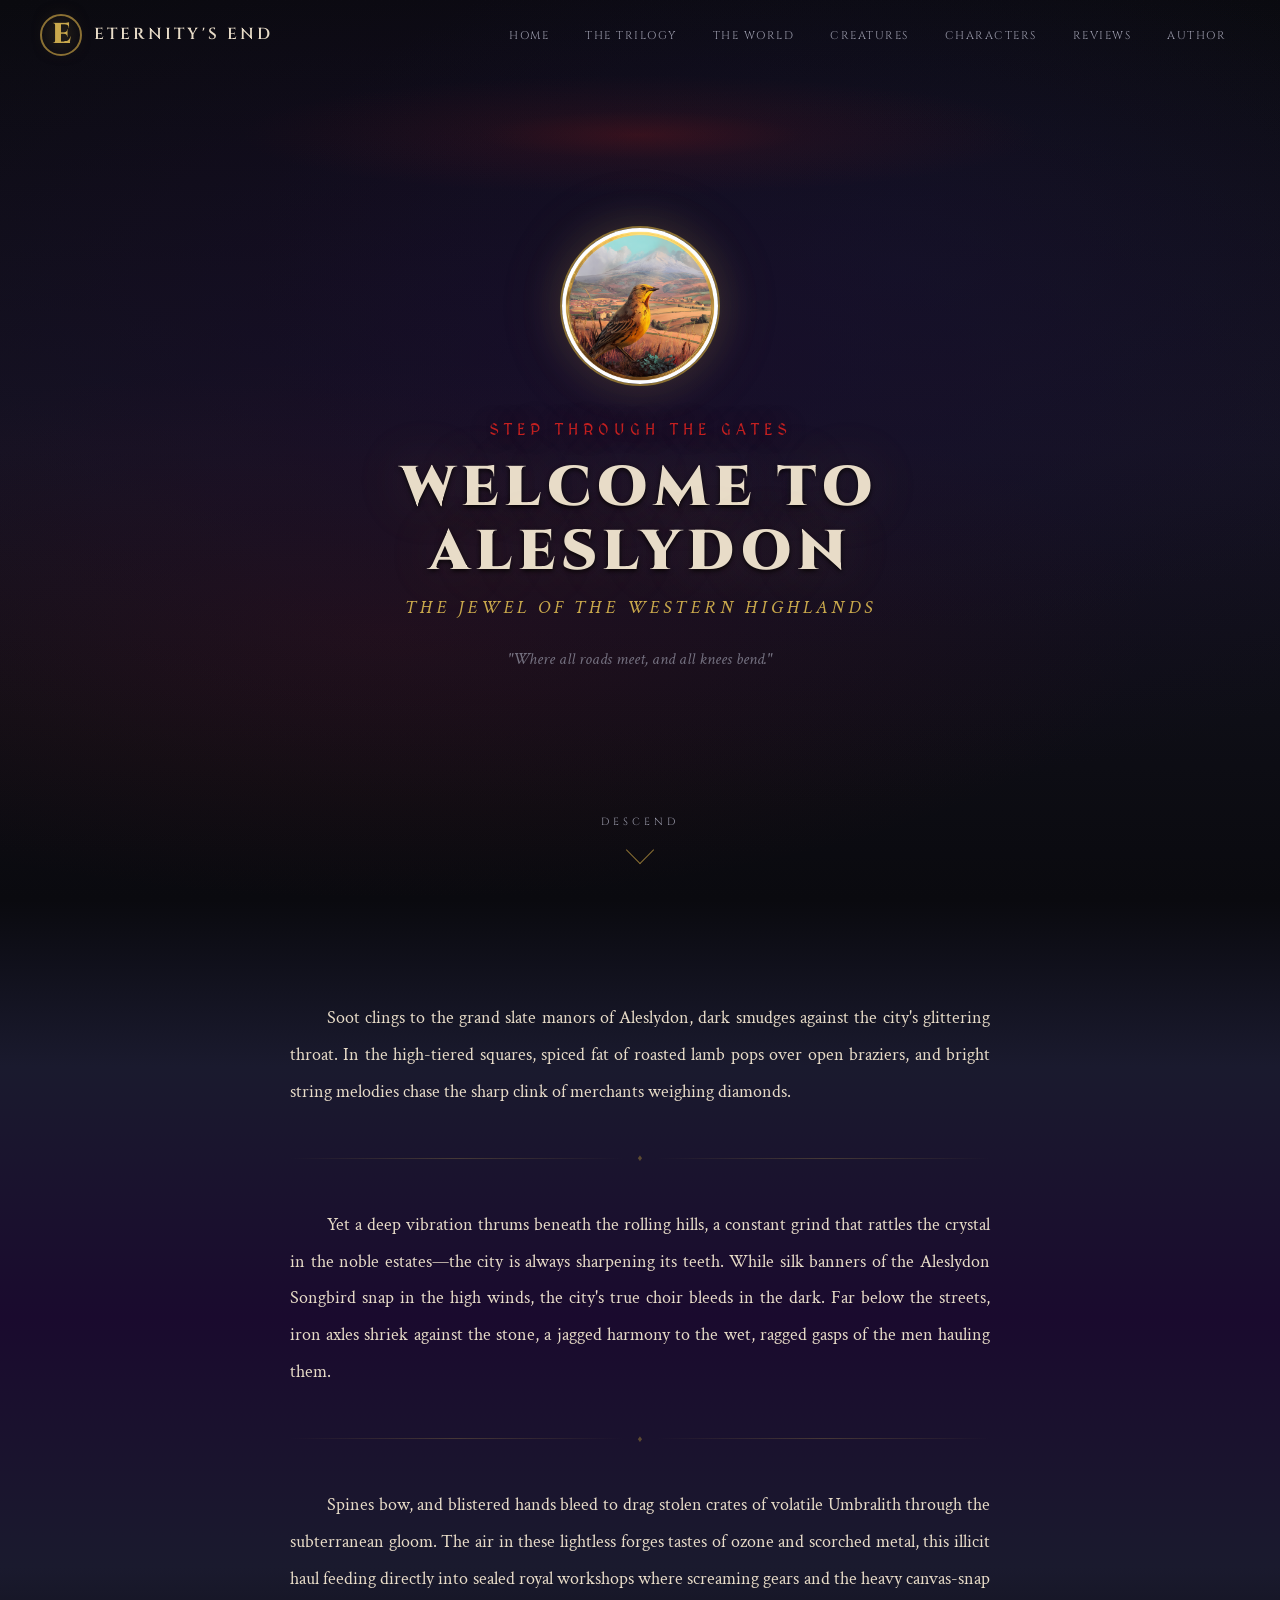
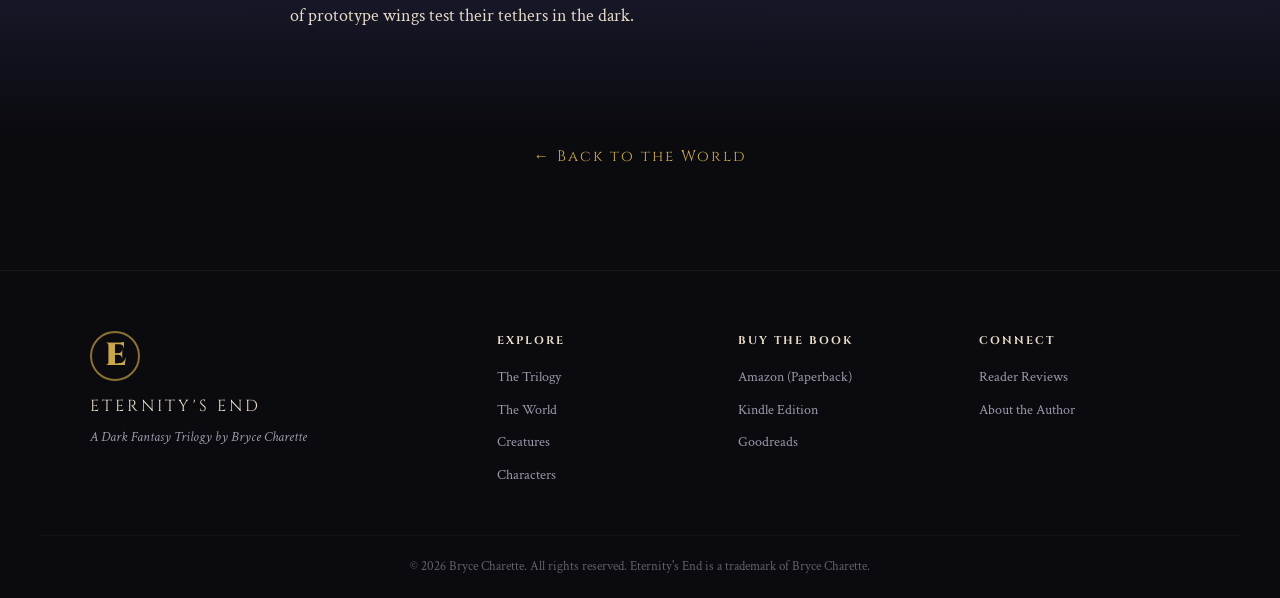
==== aleslydon.html @ 604fddcd "Add Aleslydon location page with immersive hero and lore sections - New aleslydon.html with coin her" ====
<!DOCTYPE html>
<html lang="en">
<head>
    <meta charset="UTF-8">
    <meta name="viewport" content="width=device-width, initial-scale=1.0">
    <title>Aleslydon &mdash; The Jewel of the Western Highlands &mdash; Eternity's End</title>
    <meta name="description" content="Explore Aleslydon, capital city of the Western Highlands. Where silk banners snap in the wind above, and iron axles shriek in the dark below.">
    <link rel="preconnect" href="https://fonts.googleapis.com">
    <link rel="preconnect" href="https://fonts.gstatic.com" crossorigin>
    <link href="https://fonts.googleapis.com/css2?family=Cinzel:wght@400;600;700;900&family=Crimson+Text:ital,wght@0,400;0,600;0,700;1,400;1,600&family=MedievalSharp&display=swap" rel="stylesheet">
    <link rel="stylesheet" href="css/styles.css">
</head>
<body>
    <canvas id="particles-canvas"></canvas>

    <nav id="main-nav">
        <div class="nav-brand">
            <a href="index.html" style="display:flex;align-items:center;gap:12px;text-decoration:none;">
                <span class="nav-logo">E</span>
                <span class="nav-title">Eternity's End</span>
            </a>
        </div>
        <button class="nav-toggle" aria-label="Toggle navigation">
            <span></span><span></span><span></span>
        </button>
        <ul class="nav-links">
            <li><a href="index.html">Home</a></li>
            <li><a href="index.html#books">The Trilogy</a></li>
            <li><a href="index.html#world">The World</a></li>
            <li><a href="index.html#creatures">Creatures</a></li>
            <li><a href="index.html#characters">Characters</a></li>
            <li><a href="index.html#reviews">Reviews</a></li>
            <li><a href="index.html#author">Author</a></li>
        </ul>
    </nav>

    <!-- ============================================ -->
    <!-- LOCATION HERO -->
    <!-- ============================================ -->
    <section class="location-hero">
        <div class="location-hero-bg"></div>
        <div class="location-hero-overlay"></div>
        <div class="location-hero-content">
            <div class="location-coin-frame">
                <img src="images/songbird.png" alt="The Songbird of Aleslydon" class="location-coin-img">
            </div>
            <p class="location-hook">Step Through the Gates</p>
            <h1 class="location-hero-title">Welcome to Aleslydon</h1>
            <p class="location-hero-subtitle">The Jewel of the Western Highlands</p>
            <p class="location-hero-quote">"Where all roads meet, and all knees bend."</p>
        </div>
        <div class="scroll-indicator">
            <span>Descend</span>
            <div class="scroll-arrow"></div>
        </div>
    </section>

    <!-- ============================================ -->
    <!-- LOCATION LORE -->
    <!-- ============================================ -->
    <section class="section location-lore-section">
        <div class="location-lore-content">
            <div class="lore-block">
                <p>Soot clings to the grand slate manors of Aleslydon, dark smudges against the city's glittering throat. In the high-tiered squares, spiced fat of roasted lamb pops over open braziers, and bright string melodies chase the sharp clink of merchants weighing diamonds.</p>
            </div>

            <div class="lore-divider">
                <span></span>
                <span class="lore-divider-icon">&#9830;</span>
                <span></span>
            </div>

            <div class="lore-block">
                <p>Yet a deep vibration thrums beneath the rolling hills, a constant grind that rattles the crystal in the noble estates&mdash;the city is always sharpening its teeth. While silk banners of the Aleslydon Songbird snap in the high winds, the city's true choir bleeds in the dark. Far below the streets, iron axles shriek against the stone, a jagged harmony to the wet, ragged gasps of the men hauling them.</p>
            </div>

            <div class="lore-divider">
                <span></span>
                <span class="lore-divider-icon">&#9830;</span>
                <span></span>
            </div>

            <div class="lore-block">
                <p>Spines bow, and blistered hands bleed to drag stolen crates of volatile Umbralith through the subterranean gloom. The air in these lightless forges tastes of ozone and scorched metal, this illicit haul feeding directly into sealed royal workshops where screaming gears and the heavy canvas-snap of prototype wings test their tethers in the dark.</p>
            </div>
        </div>
    </section>

    <!-- ============================================ -->
    <!-- BACK LINK -->
    <!-- ============================================ -->
    <section class="section" style="padding-top: 0; padding-bottom: 100px;">
        <div style="text-align: center;">
            <a href="index.html#world" class="other-locations-link">&larr; Back to the World</a>
        </div>
    </section>

    <!-- ============================================ -->
    <!-- FOOTER -->
    <!-- ============================================ -->
    <footer class="site-footer">
        <div class="footer-content">
            <div class="footer-brand">
                <span class="footer-logo">E</span>
                <span class="footer-title">Eternity's End</span>
                <p class="footer-tagline">A Dark Fantasy Trilogy by Bryce Charette</p>
            </div>
            <div class="footer-links">
                <div class="footer-col">
                    <h4>Explore</h4>
                    <a href="index.html#books">The Trilogy</a>
                    <a href="index.html#world">The World</a>
                    <a href="index.html#creatures">Creatures</a>
                    <a href="index.html#characters">Characters</a>
                </div>
                <div class="footer-col">
                    <h4>Buy the Book</h4>
                    <a href="https://www.amazon.com/Eternitys-End-ZeilGalia-Bryce-Charette/dp/B0FKSRVHNC" target="_blank" rel="noopener">Amazon (Paperback)</a>
                    <a href="https://www.amazon.com/Eternitys-End-ZeilGalia-Bryce-Charette-ebook/dp/B0FJPN883L" target="_blank" rel="noopener">Kindle Edition</a>
                    <a href="https://www.goodreads.com/book/show/239228520-eternity-s-end" target="_blank" rel="noopener">Goodreads</a>
                </div>
                <div class="footer-col">
                    <h4>Connect</h4>
                    <a href="index.html#reviews">Reader Reviews</a>
                    <a href="index.html#author">About the Author</a>
                </div>
            </div>
        </div>
        <div class="footer-bottom">
            <p>&copy; 2026 Bryce Charette. All rights reserved. Eternity's End is a trademark of Bryce Charette.</p>
        </div>
    </footer>

    <script src="js/main.js"></script>
</body>
</html>
---- css/styles.css ----
/* ============================================
   ETERNITY'S END - DARK FANTASY WEBSITE
   Color Palette:
   - Void:       #0a0a0f (deepest background)
   - Charcoal:   #141420 (primary background)
   - Midnight:   #1a1a2e (card backgrounds)
   - Deep Blue:  #16213e (secondary)
   - Void Purple: #1a0a2e (accent bg)
   - Gold:       #c9a84c (tarnished gold - primary accent)
   - Crimson:    #8b1a1a (blood crimson)
   - Spectral:   #2d8b4e (spectral green)
   - Bone:       #e8dcc8 (text light)
   - Ash:        #9a9aaa (text muted)
   ============================================ */

/* ---- CSS Variables ---- */
:root {
    --void: #0a0a0f;
    --charcoal: #141420;
    --midnight: #1a1a2e;
    --deep-blue: #16213e;
    --void-purple: #1a0a2e;
    --gold: #c9a84c;
    --gold-bright: #e8c44a;
    --gold-dim: #8a7034;
    --crimson: #8b1a1a;
    --crimson-bright: #c42020;
    --blood: #6b0f0f;
    --spectral: #2d8b4e;
    --spectral-bright: #3dbb6a;
    --frost: #4a9ec7;
    --ember: #c76a2f;
    --bone: #e8dcc8;
    --ash: #9a9aaa;
    --parchment: #d4c5a0;
    --shadow: rgba(0, 0, 0, 0.6);

    --font-display: 'Cinzel', serif;
    --font-body: 'Crimson Text', serif;
    --font-accent: 'MedievalSharp', cursive;

    --nav-height: 70px;
    --section-padding: 100px 0;
}

/* ---- Reset & Base ---- */
*, *::before, *::after {
    margin: 0;
    padding: 0;
    box-sizing: border-box;
}

html {
    scroll-behavior: smooth;
    font-size: 16px;
    scrollbar-width: thin;
    scrollbar-color: var(--gold-dim) var(--void);
}

::-webkit-scrollbar {
    width: 8px;
}
::-webkit-scrollbar-track {
    background: var(--void);
}
::-webkit-scrollbar-thumb {
    background: var(--gold-dim);
    border-radius: 4px;
}

body {
    font-family: var(--font-body);
    background-color: var(--void);
    color: var(--bone);
    line-height: 1.7;
    overflow-x: hidden;
    -webkit-font-smoothing: antialiased;
}

a {
    color: var(--gold);
    text-decoration: none;
    transition: color 0.3s ease;
}
a:hover {
    color: var(--gold-bright);
}

img {
    max-width: 100%;
    height: auto;
}

::selection {
    background: var(--gold-dim);
    color: var(--void);
}

/* ---- Particle Canvas ---- */
#particles-canvas {
    position: fixed;
    top: 0;
    left: 0;
    width: 100%;
    height: 100%;
    pointer-events: none;
    z-index: 0;
}

/* ---- Buttons ---- */
.btn {
    display: inline-block;
    padding: 14px 32px;
    font-family: var(--font-display);
    font-size: 0.85rem;
    font-weight: 600;
    letter-spacing: 2px;
    text-transform: uppercase;
    border: none;
    cursor: pointer;
    transition: all 0.4s ease;
    position: relative;
    overflow: hidden;
    text-align: center;
}

.btn::after {
    content: '';
    position: absolute;
    top: 50%;
    left: 50%;
    width: 0;
    height: 0;
    background: rgba(255, 255, 255, 0.1);
    border-radius: 50%;
    transform: translate(-50%, -50%);
    transition: width 0.6s ease, height 0.6s ease;
}
.btn:hover::after {
    width: 300px;
    height: 300px;
}

.btn-primary {
    background: linear-gradient(135deg, var(--gold-dim), var(--gold), var(--gold-dim));
    color: var(--void);
    border: 1px solid var(--gold);
    box-shadow: 0 0 20px rgba(201, 168, 76, 0.2), inset 0 1px 0 rgba(255, 255, 255, 0.1);
}
.btn-primary:hover {
    background: linear-gradient(135deg, var(--gold), var(--gold-bright), var(--gold));
    box-shadow: 0 0 40px rgba(201, 168, 76, 0.4), inset 0 1px 0 rgba(255, 255, 255, 0.2);
    color: var(--void);
    transform: translateY(-2px);
}

.btn-secondary {
    background: transparent;
    color: var(--gold);
    border: 1px solid var(--gold);
    backdrop-filter: blur(4px);
}
.btn-secondary:hover {
    background: rgba(201, 168, 76, 0.1);
    box-shadow: 0 0 30px rgba(201, 168, 76, 0.2);
    color: var(--gold-bright);
    transform: translateY(-2px);
}

.btn-outline {
    background: transparent;
    color: var(--gold);
    border: 1px solid rgba(201, 168, 76, 0.4);
}
.btn-outline:hover {
    border-color: var(--gold);
    background: rgba(201, 168, 76, 0.08);
    color: var(--gold-bright);
}

/* ---- Navigation ---- */
#main-nav {
    position: fixed;
    top: 0;
    left: 0;
    width: 100%;
    height: var(--nav-height);
    display: flex;
    align-items: center;
    justify-content: space-between;
    padding: 0 40px;
    z-index: 1000;
    transition: background 0.4s ease, box-shadow 0.4s ease;
    background: transparent;
}

#main-nav.scrolled {
    background: rgba(10, 10, 15, 0.95);
    box-shadow: 0 2px 40px rgba(0, 0, 0, 0.5);
    backdrop-filter: blur(10px);
}

.nav-brand {
    display: flex;
    align-items: center;
    gap: 12px;
}

.nav-logo {
    font-family: var(--font-display);
    font-size: 1.8rem;
    font-weight: 900;
    color: var(--gold);
    text-shadow: 0 0 20px rgba(201, 168, 76, 0.5);
    width: 42px;
    height: 42px;
    display: flex;
    align-items: center;
    justify-content: center;
    border: 2px solid var(--gold-dim);
    border-radius: 50%;
}

.nav-title {
    font-family: var(--font-display);
    font-size: 1rem;
    font-weight: 600;
    color: var(--bone);
    letter-spacing: 3px;
    text-transform: uppercase;
}

.nav-links {
    display: flex;
    align-items: center;
    list-style: none;
    gap: 8px;
}

.nav-links a {
    font-family: var(--font-display);
    font-size: 0.7rem;
    letter-spacing: 1.5px;
    text-transform: uppercase;
    color: var(--ash);
    padding: 8px 14px;
    transition: color 0.3s ease;
    position: relative;
}

.nav-links a::after {
    content: '';
    position: absolute;
    bottom: 0;
    left: 50%;
    width: 0;
    height: 1px;
    background: var(--gold);
    transition: width 0.3s ease, left 0.3s ease;
}

.nav-links a:hover,
.nav-links a.active {
    color: var(--gold);
}
.nav-links a:hover::after,
.nav-links a.active::after {
    width: 60%;
    left: 20%;
}

.nav-cta {
    background: rgba(201, 168, 76, 0.15) !important;
    border: 1px solid var(--gold-dim) !important;
    border-radius: 4px;
    color: var(--gold) !important;
    padding: 8px 20px !important;
}
.nav-cta:hover {
    background: rgba(201, 168, 76, 0.25) !important;
}

.nav-toggle {
    display: none;
    flex-direction: column;
    gap: 5px;
    background: none;
    border: none;
    cursor: pointer;
    padding: 5px;
}
.nav-toggle span {
    display: block;
    width: 25px;
    height: 2px;
    background: var(--bone);
    transition: all 0.3s ease;
}

/* ---- Sections Common ---- */
.section {
    position: relative;
    padding: var(--section-padding);
    z-index: 1;
}

.section-header {
    text-align: center;
    margin-bottom: 60px;
    position: relative;
    z-index: 2;
}

.section-ornament {
    width: 60px;
    height: 2px;
    background: linear-gradient(90deg, transparent, var(--gold), transparent);
    margin: 0 auto 20px;
}
.section-ornament::before {
    content: '◆';
    display: block;
    text-align: center;
    color: var(--gold);
    font-size: 0.6rem;
    margin-bottom: 8px;
    letter-spacing: 8px;
}

.section-header h2 {
    font-family: var(--font-display);
    font-size: 2.8rem;
    font-weight: 700;
    color: var(--bone);
    letter-spacing: 6px;
    text-transform: uppercase;
    text-shadow: 0 0 40px rgba(201, 168, 76, 0.15);
}

.section-subtitle {
    font-family: var(--font-body);
    font-size: 1.1rem;
    color: var(--ash);
    margin-top: 12px;
    font-style: italic;
}

/* ---- Parallax Backgrounds ---- */
.parallax-bg {
    position: absolute;
    top: 0;
    left: 0;
    width: 100%;
    height: 100%;
    z-index: 0;
    overflow: hidden;
}

/* ============================================
   HERO SECTION
   ============================================ */
.hero-section {
    height: 100vh;
    min-height: 700px;
    display: flex;
    align-items: center;
    justify-content: center;
    position: relative;
    overflow: hidden;
    background: var(--void);
}

.parallax-container {
    position: absolute;
    top: 0;
    left: 0;
    width: 100%;
    height: 120%;
    z-index: 0;
}

.parallax-layer {
    position: absolute;
    top: 0;
    left: 0;
    width: 100%;
    height: 100%;
    will-change: transform;
}

/* Stars layer */
.parallax-stars {
    background:
        radial-gradient(1px 1px at 10% 20%, rgba(232, 220, 200, 0.8), transparent),
        radial-gradient(1px 1px at 30% 60%, rgba(232, 220, 200, 0.6), transparent),
        radial-gradient(1.5px 1.5px at 50% 10%, rgba(201, 168, 76, 0.9), transparent),
        radial-gradient(1px 1px at 70% 40%, rgba(232, 220, 200, 0.5), transparent),
        radial-gradient(1px 1px at 80% 80%, rgba(232, 220, 200, 0.7), transparent),
        radial-gradient(1.5px 1.5px at 15% 75%, rgba(201, 168, 76, 0.6), transparent),
        radial-gradient(1px 1px at 90% 15%, rgba(232, 220, 200, 0.5), transparent),
        radial-gradient(1px 1px at 45% 85%, rgba(232, 220, 200, 0.4), transparent),
        radial-gradient(1.5px 1.5px at 65% 55%, rgba(201, 168, 76, 0.5), transparent),
        radial-gradient(1px 1px at 25% 35%, rgba(232, 220, 200, 0.6), transparent),
        radial-gradient(1px 1px at 85% 65%, rgba(232, 220, 200, 0.5), transparent),
        radial-gradient(2px 2px at 55% 30%, rgba(201, 168, 76, 0.7), transparent),
        radial-gradient(1px 1px at 5% 50%, rgba(232, 220, 200, 0.4), transparent),
        radial-gradient(1px 1px at 75% 5%, rgba(232, 220, 200, 0.6), transparent),
        radial-gradient(1px 1px at 35% 95%, rgba(232, 220, 200, 0.3), transparent),
        radial-gradient(1.5px 1.5px at 95% 45%, rgba(201, 168, 76, 0.4), transparent);
}

/* Celestial wound / bleeding sky */
.parallax-wound {
    background:
        radial-gradient(ellipse 400px 60px at 50% 25%,
            rgba(139, 26, 26, 0.6) 0%,
            rgba(139, 26, 26, 0.3) 30%,
            rgba(107, 15, 15, 0.15) 60%,
            transparent 100%),
        radial-gradient(ellipse 250px 30px at 50% 25%,
            rgba(196, 32, 32, 0.4) 0%,
            rgba(139, 26, 26, 0.2) 50%,
            transparent 100%),
        radial-gradient(ellipse 120px 8px at 50% 25%,
            rgba(232, 220, 200, 0.3) 0%,
            rgba(196, 32, 32, 0.5) 40%,
            transparent 100%);
    animation: wound-pulse 8s ease-in-out infinite;
}

@keyframes wound-pulse {
    0%, 100% { opacity: 0.8; }
    50% { opacity: 1; }
}

/* Far mountains */
.parallax-mountains-far {
    background:
        linear-gradient(transparent 55%,
            #0d0d18 55%, #0d0d18 56%,
            #111122 56%, #111122 58%,
            #0d0d18 58%, #0d0d18 60%,
            #111122 60%, #111122 62%,
            transparent 62%);
    filter: blur(1px);
    opacity: 0.6;
}

/* Mid mountains */
.parallax-mountains-mid {
    background:
        linear-gradient(transparent 62%,
            #0a0a14 62%, #0a0a14 64%,
            #0e0e1c 64%, #0e0e1c 67%,
            #0a0a14 67%, #0a0a14 70%,
            #0e0e1c 70%, #0e0e1c 73%,
            transparent 73%);
    opacity: 0.8;
}

/* Ruins */
.parallax-ruins {
    background:
        linear-gradient(transparent 72%,
            #08080f 72%, #08080f 100%);
}

/* Fog */
.parallax-fog {
    background:
        radial-gradient(ellipse 100% 20% at 20% 80%,
            rgba(26, 26, 46, 0.4), transparent),
        radial-gradient(ellipse 100% 15% at 80% 75%,
            rgba(26, 10, 46, 0.3), transparent),
        radial-gradient(ellipse 100% 25% at 50% 85%,
            rgba(20, 20, 32, 0.5), transparent);
    animation: fog-drift 20s ease-in-out infinite;
}

@keyframes fog-drift {
    0%, 100% { transform: translateX(0); }
    50% { transform: translateX(30px); }
}

/* Hero content */
.hero-content {
    position: relative;
    z-index: 2;
    text-align: center;
    padding: 0 20px;
    max-width: 900px;
    animation: hero-fade-in 2s ease-out;
}

@keyframes hero-fade-in {
    0% { opacity: 0; transform: translateY(30px); }
    100% { opacity: 1; transform: translateY(0); }
}

.hero-sigil {
    width: 80px;
    height: 80px;
    margin: 0 auto 30px;
    border: 2px solid var(--gold-dim);
    border-radius: 50%;
    position: relative;
    animation: sigil-rotate 30s linear infinite;
}
.hero-sigil::before {
    content: '';
    position: absolute;
    top: 50%;
    left: 50%;
    width: 50px;
    height: 50px;
    transform: translate(-50%, -50%) rotate(45deg);
    border: 1px solid var(--gold-dim);
}
.hero-sigil::after {
    content: '✦';
    position: absolute;
    top: 50%;
    left: 50%;
    transform: translate(-50%, -50%);
    color: var(--gold);
    font-size: 1.2rem;
}

@keyframes sigil-rotate {
    from { transform: rotate(0deg); }
    to { transform: rotate(360deg); }
}

.hero-title {
    margin-bottom: 24px;
}

.title-line {
    display: block;
}

.title-sub {
    font-family: var(--font-accent);
    font-size: 1.1rem;
    color: var(--crimson-bright);
    letter-spacing: 6px;
    text-transform: uppercase;
    margin-bottom: 8px;
    text-shadow: 0 0 30px rgba(196, 32, 32, 0.4);
}

.title-main {
    font-family: var(--font-display);
    font-size: 5rem;
    font-weight: 900;
    color: var(--bone);
    letter-spacing: 12px;
    text-transform: uppercase;
    text-shadow:
        0 0 60px rgba(201, 168, 76, 0.3),
        0 0 120px rgba(201, 168, 76, 0.1),
        0 2px 4px rgba(0, 0, 0, 0.8);
    line-height: 1.1;
}

.title-tagline {
    font-family: var(--font-body);
    font-size: 1.2rem;
    color: var(--ash);
    letter-spacing: 5px;
    text-transform: uppercase;
    margin-top: 8px;
    font-style: italic;
}

.hero-description {
    font-size: 1.2rem;
    color: var(--ash);
    max-width: 650px;
    margin: 0 auto 40px;
    line-height: 1.8;
}

.hero-buttons {
    display: flex;
    gap: 20px;
    justify-content: center;
    flex-wrap: wrap;
}

/* Scroll indicator */
.scroll-indicator {
    position: absolute;
    bottom: 40px;
    left: 50%;
    transform: translateX(-50%);
    text-align: center;
    z-index: 2;
    animation: scroll-bounce 2s ease-in-out infinite;
}

.scroll-indicator span {
    display: block;
    font-family: var(--font-display);
    font-size: 0.65rem;
    letter-spacing: 4px;
    text-transform: uppercase;
    color: var(--ash);
    margin-bottom: 8px;
}

.scroll-arrow {
    width: 20px;
    height: 20px;
    border-right: 1px solid var(--gold-dim);
    border-bottom: 1px solid var(--gold-dim);
    transform: rotate(45deg);
    margin: 0 auto;
}

@keyframes scroll-bounce {
    0%, 100% { transform: translateX(-50%) translateY(0); }
    50% { transform: translateX(-50%) translateY(10px); }
}

/* ============================================
   BOOKS SECTION
   ============================================ */
.books-section {
    background: linear-gradient(180deg, var(--void) 0%, var(--charcoal) 20%, var(--charcoal) 80%, var(--void) 100%);
    padding-top: 120px;
}

.books-tabs {
    display: flex;
    justify-content: center;
    gap: 4px;
    margin-bottom: 50px;
}

.book-tab {
    font-family: var(--font-display);
    font-size: 0.8rem;
    letter-spacing: 2px;
    text-transform: uppercase;
    background: transparent;
    color: var(--ash);
    border: 1px solid rgba(154, 154, 170, 0.2);
    padding: 12px 30px;
    cursor: pointer;
    transition: all 0.3s ease;
}
.book-tab:first-child { border-radius: 4px 0 0 4px; }
.book-tab:last-child { border-radius: 0 4px 4px 0; }
.book-tab:hover {
    color: var(--gold);
    border-color: var(--gold-dim);
}
.book-tab.active {
    background: rgba(201, 168, 76, 0.12);
    color: var(--gold);
    border-color: var(--gold);
}

.books-container {
    max-width: 1100px;
    margin: 0 auto;
    padding: 0 30px;
}

.book-card {
    display: none;
    grid-template-columns: 350px 1fr;
    gap: 60px;
    align-items: start;
    animation: book-fade 0.5s ease;
}
.book-card.active {
    display: grid;
}

@keyframes book-fade {
    from { opacity: 0; transform: translateY(10px); }
    to { opacity: 1; transform: translateY(0); }
}

.book-cover-wrapper {
    display: flex;
    justify-content: center;
}

.book-cover {
    width: 280px;
    height: 420px;
    position: relative;
    perspective: 800px;
    cursor: pointer;
}

.book-spine {
    position: absolute;
    left: 0;
    top: 5px;
    bottom: 5px;
    width: 30px;
    background: linear-gradient(90deg, #1a1510, #2a2218, #1a1510);
    transform: rotateY(-10deg);
    transform-origin: left center;
    z-index: 1;
    border-radius: 3px 0 0 3px;
}

.book-cover-front {
    position: absolute;
    top: 0;
    left: 15px;
    width: 265px;
    height: 420px;
    transition: transform 0.6s ease;
    transform-style: preserve-3d;
    transform-origin: left center;
    z-index: 2;
}

.book-cover:hover .book-cover-front {
    transform: rotateY(-15deg);
}

/* Book 1 flip effect */
.book-flip .book-flip-inner {
    width: 280px;
    height: 420px;
    position: relative;
    transition: transform 0.8s ease;
    transform-style: preserve-3d;
    -webkit-transform-style: preserve-3d;
}

.book-flip:hover .book-flip-inner,
.book-flip.flipped .book-flip-inner {
    transform: rotateY(180deg);
}

.book-flip .book-flip-front,
.book-flip .book-flip-back {
    position: absolute;
    top: 0;
    left: 0;
    width: 280px;
    height: 420px;
    backface-visibility: hidden;
    -webkit-backface-visibility: hidden;
    border-radius: 2px;
    overflow: hidden;
    box-shadow: 5px 5px 30px rgba(0, 0, 0, 0.6);
}

.book-flip .book-flip-front img,
.book-flip .book-flip-back img {
    display: block;
    width: 100%;
    height: 100%;
    object-fit: cover;
}

.book-flip .book-flip-back {
    transform: rotateY(180deg);
}

.book-cover-placeholder {
    width: 100%;
    height: 100%;
    background: linear-gradient(160deg, #1a1a2e 0%, #0d0d1a 40%, #1a0a2e 100%);
    border: 2px solid var(--gold-dim);
    display: flex;
    flex-direction: column;
    align-items: center;
    justify-content: center;
    padding: 30px;
    position: relative;
    overflow: hidden;
    box-shadow: 5px 5px 30px rgba(0, 0, 0, 0.6);
}

.book-cover-placeholder::before {
    content: '';
    position: absolute;
    top: 10px;
    left: 10px;
    right: 10px;
    bottom: 10px;
    border: 1px solid rgba(201, 168, 76, 0.2);
}

.book-2-cover {
    background: linear-gradient(160deg, #1a2e1a 0%, #0d1a0d 40%, #0a2e1a 100%);
}
.book-3-cover {
    background: linear-gradient(160deg, #2e1a1a 0%, #1a0d0d 40%, #2e0a1a 100%);
}

.cover-sigil {
    width: 50px;
    height: 50px;
    border: 1px solid var(--gold-dim);
    border-radius: 50%;
    margin-bottom: 15px;
    position: relative;
}
.cover-sigil::after {
    content: '✦';
    position: absolute;
    top: 50%;
    left: 50%;
    transform: translate(-50%, -50%);
    color: var(--gold-dim);
    font-size: 1rem;
}

.cover-number {
    font-family: var(--font-display);
    font-size: 1.4rem;
    color: var(--gold);
    letter-spacing: 4px;
    margin-bottom: 10px;
}

.book-cover-placeholder h3 {
    font-family: var(--font-display);
    font-size: 1.3rem;
    color: var(--bone);
    text-align: center;
    letter-spacing: 2px;
    line-height: 1.4;
    text-shadow: 0 0 20px rgba(201, 168, 76, 0.2);
}

.cover-series {
    font-family: var(--font-body);
    font-size: 0.75rem;
    color: var(--ash);
    letter-spacing: 3px;
    text-transform: uppercase;
    margin-top: 15px;
}

.cover-author {
    font-family: var(--font-body);
    font-size: 0.8rem;
    color: var(--gold-dim);
    margin-top: 5px;
}

/* Book details */
.book-label {
    font-family: var(--font-display);
    font-size: 0.7rem;
    letter-spacing: 3px;
    text-transform: uppercase;
    color: var(--gold);
}

.book-title {
    font-family: var(--font-display);
    font-size: 2rem;
    color: var(--bone);
    letter-spacing: 3px;
    margin-top: 8px;
    text-shadow: 0 0 30px rgba(201, 168, 76, 0.1);
}

.book-meta {
    margin: 15px 0 20px;
}

.book-status {
    font-family: var(--font-display);
    font-size: 0.7rem;
    letter-spacing: 2px;
    text-transform: uppercase;
    padding: 4px 14px;
    border-radius: 2px;
}
.book-status.available {
    background: rgba(45, 139, 78, 0.15);
    color: var(--spectral-bright);
    border: 1px solid rgba(45, 139, 78, 0.3);
}
.book-status.upcoming {
    background: rgba(201, 168, 76, 0.1);
    color: var(--gold);
    border: 1px solid rgba(201, 168, 76, 0.2);
}

.book-synopsis {
    font-size: 1.05rem;
    color: var(--ash);
    margin-bottom: 15px;
    line-height: 1.8;
}

.book-quote {
    border-left: 3px solid var(--gold-dim);
    padding: 15px 20px;
    margin: 25px 0;
    font-style: italic;
    color: var(--parchment);
    background: rgba(201, 168, 76, 0.04);
    font-size: 1rem;
    line-height: 1.7;
}

.book-actions {
    display: flex;
    gap: 12px;
    margin-top: 25px;
    flex-wrap: wrap;
}

/* ============================================
   WORLD SECTION
   ============================================ */
.world-section {
    background: linear-gradient(180deg, var(--void) 0%, var(--midnight) 15%, var(--void-purple) 50%, var(--midnight) 85%, var(--void) 100%);
    padding-top: 120px;
}

.world-parallax {
    background:
        radial-gradient(ellipse 80% 50% at 30% 40%, rgba(26, 10, 46, 0.4), transparent),
        radial-gradient(ellipse 60% 40% at 70% 60%, rgba(22, 33, 62, 0.3), transparent);
}

.world-content {
    max-width: 1100px;
    margin: 0 auto;
    padding: 0 30px;
    position: relative;
    z-index: 2;
}

.world-intro {
    display: grid;
    grid-template-columns: 1fr 1fr;
    gap: 50px;
    align-items: start;
    margin-bottom: 80px;
}

.world-text h3 {
    font-family: var(--font-display);
    font-size: 1.6rem;
    color: var(--gold);
    letter-spacing: 3px;
    margin-bottom: 20px;
}

.world-text p {
    font-size: 1.05rem;
    color: var(--ash);
    margin-bottom: 15px;
    line-height: 1.8;
}

.map-frame {
    width: 100%;
    aspect-ratio: 4 / 3;
    border: 2px solid var(--gold-dim);
    background: rgba(10, 10, 15, 0.8);
    position: relative;
    display: flex;
    align-items: center;
    justify-content: center;
}
.map-frame::before {
    content: '';
    position: absolute;
    top: 8px;
    left: 8px;
    right: 8px;
    bottom: 8px;
    border: 1px solid rgba(201, 168, 76, 0.15);
}

.map-content {
    text-align: center;
}

.map-label {
    display: block;
    font-family: var(--font-display);
    font-size: 1rem;
    color: var(--gold-dim);
    letter-spacing: 4px;
    text-transform: uppercase;
}

.map-coming {
    display: block;
    font-family: var(--font-body);
    font-size: 0.85rem;
    color: var(--ash);
    margin-top: 8px;
    font-style: italic;
}

/* Locations grid */
.locations-title {
    font-family: var(--font-display);
    font-size: 1.4rem;
    color: var(--gold);
    letter-spacing: 3px;
    text-align: center;
    margin-bottom: 40px;
}

.locations-grid {
    display: grid;
    grid-template-columns: repeat(5, 1fr);
    gap: 25px;
    margin-bottom: 30px;
}

.other-locations-link {
    display: block;
    text-align: center;
    font-family: var(--font-display);
    font-size: 0.95rem;
    color: var(--gold);
    letter-spacing: 2px;
    text-decoration: none;
    margin-top: 10px;
    transition: color 0.3s ease, letter-spacing 0.3s ease;
}

.other-locations-link:hover {
    color: var(--bone);
    letter-spacing: 3px;
}

a.location-card-link {
    display: block;
    text-decoration: none;
    color: inherit;
}

.location-card {
    background: rgba(26, 26, 46, 0.5);
    border: 1px solid rgba(201, 168, 76, 0.1);
    padding: 25px 20px;
    text-align: center;
    transition: all 0.4s ease;
    position: relative;
    overflow: hidden;
}
.location-card::before {
    content: '';
    position: absolute;
    top: 0;
    left: -100%;
    width: 100%;
    height: 1px;
    background: linear-gradient(90deg, transparent, var(--gold), transparent);
    transition: left 0.6s ease;
}
.location-card:hover::before {
    left: 100%;
}
.location-card:hover {
    border-color: rgba(201, 168, 76, 0.3);
    background: rgba(26, 26, 46, 0.7);
    transform: translateY(-4px);
    box-shadow: 0 10px 40px rgba(0, 0, 0, 0.3);
}

.location-image-placeholder {
    width: 100%;
    aspect-ratio: 1;
    background: rgba(10, 10, 15, 0.6);
    border: 1px solid rgba(201, 168, 76, 0.08);
    display: flex;
    align-items: center;
    justify-content: center;
    margin-bottom: 15px;
    overflow: hidden;
    border-radius: 50%;
}

.location-img {
    width: 100%;
    height: 100%;
    object-fit: cover;
    transition: transform 0.5s ease, filter 0.5s ease;
    filter: saturate(0.85);
}

.location-card:hover .location-img {
    transform: scale(1.08);
    filter: saturate(1) brightness(1.1);
}

.location-card h4 {
    font-family: var(--font-display);
    font-size: 0.9rem;
    color: var(--bone);
    letter-spacing: 2px;
    margin-bottom: 6px;
}

.location-quote {
    font-family: var(--font-body);
    font-size: 0.8rem;
    color: var(--gold);
    font-style: italic;
    margin-bottom: 10px;
    line-height: 1.5;
}

.location-card p {
    font-size: 0.85rem;
    color: var(--ash);
    line-height: 1.6;
}

.gallery-note {
    text-align: center;
    font-size: 0.9rem;
    color: var(--ash);
    font-style: italic;
    margin-top: 20px;
}

/* ============================================
   CREATURES SECTION
   ============================================ */
.creatures-section {
    background: linear-gradient(180deg, var(--void) 0%, var(--charcoal) 15%, var(--charcoal) 85%, var(--void) 100%);
    padding-top: 120px;
}

.creatures-grid {
    max-width: 1100px;
    margin: 0 auto;
    padding: 0 30px;
    display: grid;
    grid-template-columns: repeat(2, 1fr);
    gap: 30px;
}

.creature-card {
    display: grid;
    grid-template-columns: 140px 1fr;
    gap: 25px;
    background: rgba(26, 26, 46, 0.4);
    border: 1px solid rgba(201, 168, 76, 0.08);
    padding: 30px;
    transition: all 0.4s ease;
    position: relative;
    overflow: hidden;
}
.creature-card::after {
    content: '';
    position: absolute;
    top: 0;
    left: 0;
    width: 3px;
    height: 0;
    background: var(--gold);
    transition: height 0.4s ease;
}
.creature-card:hover::after {
    height: 100%;
}
.creature-card:hover {
    border-color: rgba(201, 168, 76, 0.2);
    background: rgba(26, 26, 46, 0.6);
    box-shadow: 0 10px 50px rgba(0, 0, 0, 0.3);
}

.creature-visual {
    display: flex;
    align-items: center;
    justify-content: center;
    position: relative;
}

.creature-silhouette {
    width: 100px;
    height: 100px;
    border-radius: 50%;
    background: rgba(10, 10, 15, 0.8);
    border: 1px solid rgba(201, 168, 76, 0.15);
    position: relative;
    z-index: 1;
    display: flex;
    align-items: center;
    justify-content: center;
}

.creature-aura {
    position: absolute;
    width: 120px;
    height: 120px;
    border-radius: 50%;
    background: radial-gradient(circle, rgba(201, 168, 76, 0.15), transparent 70%);
    animation: aura-pulse 3s ease-in-out infinite;
}
.aura-crimson { background: radial-gradient(circle, rgba(196, 32, 32, 0.2), transparent 70%); }
.aura-blood { background: radial-gradient(circle, rgba(139, 26, 26, 0.2), transparent 70%); }
.aura-spectral { background: radial-gradient(circle, rgba(45, 139, 78, 0.2), transparent 70%); }
.aura-frost { background: radial-gradient(circle, rgba(74, 158, 199, 0.2), transparent 70%); }
.aura-ember { background: radial-gradient(circle, rgba(199, 106, 47, 0.2), transparent 70%); }

@keyframes aura-pulse {
    0%, 100% { transform: scale(1); opacity: 0.6; }
    50% { transform: scale(1.15); opacity: 1; }
}

/* Creature silhouette icons via CSS shapes */
.dragon-silhouette::after { content: '🐉'; font-size: 2.5rem; filter: grayscale(0.5) brightness(0.8); }
.hellshudiin-silhouette::after { content: '👹'; font-size: 2.5rem; filter: grayscale(0.3) brightness(0.8); }
.cadessi-silhouette::after { content: '🩸'; font-size: 2.5rem; filter: brightness(0.8); }
.tulari-silhouette::after { content: '👁'; font-size: 2.5rem; filter: grayscale(0.4) brightness(0.8); }
.icuguar-silhouette::after { content: '❄'; font-size: 2.5rem; filter: brightness(0.9); }
.imp-silhouette::after { content: '🔥'; font-size: 2.5rem; filter: brightness(0.8); }

.creature-info h3 {
    font-family: var(--font-display);
    font-size: 1.3rem;
    color: var(--bone);
    letter-spacing: 2px;
}

.creature-class {
    font-family: var(--font-display);
    font-size: 0.65rem;
    letter-spacing: 2px;
    text-transform: uppercase;
    color: var(--gold);
    display: block;
    margin: 4px 0 10px;
}

.creature-info p {
    font-size: 0.95rem;
    color: var(--ash);
    line-height: 1.7;
    margin-bottom: 15px;
}

.creature-stats {
    display: flex;
    flex-direction: column;
    gap: 6px;
}

.stat {
    display: grid;
    grid-template-columns: 80px 1fr;
    align-items: center;
    gap: 10px;
}

.stat-label {
    font-family: var(--font-display);
    font-size: 0.6rem;
    letter-spacing: 1px;
    text-transform: uppercase;
    color: var(--ash);
}

.stat-bar {
    height: 4px;
    background: rgba(232, 220, 200, 0.08);
    border-radius: 2px;
    overflow: hidden;
}

.stat-fill {
    height: 100%;
    background: linear-gradient(90deg, var(--gold-dim), var(--gold));
    border-radius: 2px;
    transition: width 1s ease;
}
.threat-crimson { background: linear-gradient(90deg, var(--blood), var(--crimson-bright)); }
.threat-blood { background: linear-gradient(90deg, #4a0808, var(--crimson)); }
.threat-spectral { background: linear-gradient(90deg, #1a5a30, var(--spectral-bright)); }
.threat-frost { background: linear-gradient(90deg, #2a6a8a, var(--frost)); }
.threat-ember { background: linear-gradient(90deg, #8a4a1a, var(--ember)); }

/* ============================================
   CHARACTERS SECTION
   ============================================ */
.characters-section {
    background: linear-gradient(180deg, var(--void) 0%, var(--void-purple) 30%, var(--midnight) 70%, var(--void) 100%);
    padding-top: 120px;
}

.characters-parallax {
    background:
        radial-gradient(ellipse 60% 40% at 20% 50%, rgba(26, 10, 46, 0.3), transparent),
        radial-gradient(ellipse 50% 30% at 80% 40%, rgba(22, 33, 62, 0.2), transparent);
}

.characters-gallery {
    max-width: 1000px;
    margin: 0 auto;
    padding: 0 30px;
    display: grid;
    grid-template-columns: repeat(3, 1fr);
    gap: 30px;
}

.character-card {
    text-align: center;
    transition: transform 0.4s ease;
}
.character-card:hover {
    transform: translateY(-6px);
}

.character-portrait {
    position: relative;
    margin-bottom: 20px;
}

.portrait-placeholder {
    width: 100%;
    aspect-ratio: 3 / 4;
    background: linear-gradient(180deg, rgba(26, 26, 46, 0.6), rgba(10, 10, 15, 0.8));
    border: 1px solid rgba(201, 168, 76, 0.1);
    display: flex;
    align-items: center;
    justify-content: center;
    overflow: hidden;
}

.portrait-silhouette {
    width: 60%;
    height: 70%;
    background: rgba(201, 168, 76, 0.03);
    border-radius: 50% 50% 0 0;
}

.hero-silhouette {
    background: radial-gradient(ellipse at center bottom, rgba(201, 168, 76, 0.08), transparent 70%);
}
.companion-silhouette {
    background: radial-gradient(ellipse at center bottom, rgba(45, 139, 78, 0.08), transparent 70%);
}
.villain-silhouette {
    background: radial-gradient(ellipse at center bottom, rgba(139, 26, 26, 0.08), transparent 70%);
}

.character-nameplate {
    position: absolute;
    bottom: 0;
    left: 0;
    right: 0;
    background: linear-gradient(transparent, rgba(10, 10, 15, 0.95));
    padding: 30px 15px 15px;
}

.character-nameplate h3 {
    font-family: var(--font-display);
    font-size: 1rem;
    color: var(--bone);
    letter-spacing: 2px;
}

.character-nameplate span {
    font-family: var(--font-body);
    font-size: 0.8rem;
    color: var(--gold);
    font-style: italic;
}

.character-desc {
    font-size: 0.9rem;
    color: var(--ash);
    line-height: 1.7;
    padding: 0 5px;
}

/* ============================================
   REVIEWS SECTION
   ============================================ */
.reviews-section {
    background: linear-gradient(180deg, var(--void) 0%, var(--charcoal) 20%, var(--charcoal) 80%, var(--void) 100%);
    padding-top: 120px;
}

.reviews-stream {
    max-width: 1000px;
    margin: 0 auto 50px;
    padding: 0 30px;
    display: grid;
    grid-template-columns: repeat(3, 1fr);
    gap: 25px;
}

.review-card {
    background: rgba(26, 26, 46, 0.5);
    border: 1px solid rgba(201, 168, 76, 0.08);
    padding: 30px 25px;
    position: relative;
    transition: all 0.4s ease;
}
.review-card::before {
    content: '"';
    position: absolute;
    top: 10px;
    left: 15px;
    font-family: var(--font-display);
    font-size: 4rem;
    color: rgba(201, 168, 76, 0.1);
    line-height: 1;
}
.review-card:hover {
    border-color: rgba(201, 168, 76, 0.2);
    transform: translateY(-4px);
    box-shadow: 0 10px 40px rgba(0, 0, 0, 0.3);
}

.review-stars {
    color: var(--gold);
    font-size: 0.9rem;
    letter-spacing: 2px;
    margin-bottom: 15px;
}

.review-text {
    font-size: 1rem;
    color: var(--bone);
    font-style: italic;
    line-height: 1.7;
    margin-bottom: 20px;
}

.review-source {
    display: flex;
    justify-content: space-between;
    align-items: center;
}

.reviewer-name {
    font-size: 0.85rem;
    color: var(--ash);
}

.review-platform {
    font-family: var(--font-display);
    font-size: 0.6rem;
    letter-spacing: 2px;
    text-transform: uppercase;
    color: var(--gold-dim);
    background: rgba(201, 168, 76, 0.08);
    padding: 3px 10px;
    border-radius: 2px;
}

.reviews-cta {
    text-align: center;
}

.reviews-cta p {
    font-family: var(--font-body);
    font-size: 1.1rem;
    color: var(--ash);
    margin-bottom: 20px;
}

.review-links {
    display: flex;
    gap: 15px;
    justify-content: center;
    flex-wrap: wrap;
}

/* ============================================
   AUTHOR SECTION
   ============================================ */
.author-section {
    background: linear-gradient(180deg, var(--void) 0%, var(--midnight) 30%, var(--midnight) 70%, var(--void) 100%);
    padding-top: 120px;
}

.author-parallax {
    background: radial-gradient(ellipse 60% 50% at 50% 50%, rgba(26, 10, 46, 0.2), transparent);
}

.author-content {
    max-width: 900px;
    margin: 0 auto;
    padding: 0 30px;
    display: grid;
    grid-template-columns: 250px 1fr;
    gap: 50px;
    align-items: start;
    position: relative;
    z-index: 2;
}

.author-portrait-placeholder {
    width: 100%;
    aspect-ratio: 3 / 4;
    background: rgba(26, 26, 46, 0.5);
    border: 1px solid rgba(201, 168, 76, 0.15);
    display: flex;
    align-items: center;
    justify-content: center;
}

.author-icon {
    font-size: 3rem;
    color: var(--gold-dim);
    opacity: 0.3;
}

.author-bio h3 {
    font-family: var(--font-display);
    font-size: 1.8rem;
    color: var(--bone);
    letter-spacing: 3px;
    margin-bottom: 20px;
}

.author-bio p {
    font-size: 1.05rem;
    color: var(--ash);
    line-height: 1.8;
    margin-bottom: 15px;
}

.author-links {
    display: flex;
    gap: 12px;
    margin-top: 25px;
    flex-wrap: wrap;
}

/* ============================================
   FOOTER
   ============================================ */
.site-footer {
    background: var(--void);
    border-top: 1px solid rgba(201, 168, 76, 0.08);
    padding: 60px 40px 0;
}

.footer-content {
    max-width: 1100px;
    margin: 0 auto;
    display: grid;
    grid-template-columns: 1fr 2fr;
    gap: 60px;
    padding-bottom: 40px;
}

.footer-brand {
    display: flex;
    flex-direction: column;
}

.footer-logo {
    font-family: var(--font-display);
    font-size: 2rem;
    font-weight: 900;
    color: var(--gold);
    width: 50px;
    height: 50px;
    display: flex;
    align-items: center;
    justify-content: center;
    border: 2px solid var(--gold-dim);
    border-radius: 50%;
    margin-bottom: 12px;
}

.footer-title {
    font-family: var(--font-display);
    font-size: 1rem;
    color: var(--bone);
    letter-spacing: 3px;
    text-transform: uppercase;
}

.footer-tagline {
    font-size: 0.85rem;
    color: var(--ash);
    margin-top: 6px;
    font-style: italic;
}

.footer-links {
    display: grid;
    grid-template-columns: repeat(3, 1fr);
    gap: 30px;
}

.footer-col h4 {
    font-family: var(--font-display);
    font-size: 0.7rem;
    letter-spacing: 2px;
    text-transform: uppercase;
    color: var(--bone);
    margin-bottom: 15px;
}

.footer-col a {
    display: block;
    font-size: 0.9rem;
    color: var(--ash);
    margin-bottom: 8px;
    transition: color 0.3s ease;
}
.footer-col a:hover {
    color: var(--gold);
}

.footer-bottom {
    border-top: 1px solid rgba(201, 168, 76, 0.06);
    padding: 20px 0;
    text-align: center;
}

.footer-bottom p {
    font-size: 0.8rem;
    color: var(--ash);
    opacity: 0.6;
}

/* ============================================
   ALLIANCE MODAL
   ============================================ */
.modal-overlay {
    position: fixed;
    top: 0;
    left: 0;
    width: 100%;
    height: 100%;
    background: rgba(0, 0, 0, 0.85);
    backdrop-filter: blur(8px);
    z-index: 10000;
    display: flex;
    align-items: center;
    justify-content: center;
    opacity: 0;
    visibility: hidden;
    transition: opacity 0.4s ease, visibility 0.4s ease;
}
.modal-overlay.active {
    opacity: 1;
    visibility: visible;
}

.alliance-modal {
    background: linear-gradient(180deg, var(--midnight) 0%, var(--charcoal) 50%, var(--midnight) 100%);
    border: 1px solid var(--gold-dim);
    max-width: 500px;
    width: 90%;
    max-height: 90vh;
    overflow-y: auto;
    position: relative;
    transform: scale(0.9) translateY(20px);
    transition: transform 0.4s ease;
    box-shadow: 0 0 100px rgba(201, 168, 76, 0.15), 0 0 200px rgba(0, 0, 0, 0.8);
}
.modal-overlay.active .alliance-modal {
    transform: scale(1) translateY(0);
}

.modal-close {
    position: absolute;
    top: 15px;
    right: 20px;
    background: none;
    border: none;
    color: var(--ash);
    font-size: 1.8rem;
    cursor: pointer;
    transition: color 0.3s ease;
    z-index: 10;
}
.modal-close:hover {
    color: var(--gold);
}

.modal-seal {
    text-align: center;
    padding: 30px 0 10px;
}

.seal-outer {
    width: 70px;
    height: 70px;
    border: 2px solid var(--gold-dim);
    border-radius: 50%;
    display: inline-flex;
    align-items: center;
    justify-content: center;
    animation: seal-glow 3s ease-in-out infinite;
}

@keyframes seal-glow {
    0%, 100% { box-shadow: 0 0 15px rgba(201, 168, 76, 0.2); }
    50% { box-shadow: 0 0 35px rgba(201, 168, 76, 0.5); }
}

.seal-inner {
    width: 50px;
    height: 50px;
    border: 1px solid rgba(201, 168, 76, 0.3);
    border-radius: 50%;
    display: flex;
    align-items: center;
    justify-content: center;
}

.seal-icon {
    color: var(--gold);
    font-size: 1.4rem;
}

.modal-content {
    padding: 0 35px 35px;
}

.modal-title {
    font-family: var(--font-display);
    font-size: 1.8rem;
    color: var(--bone);
    text-align: center;
    letter-spacing: 4px;
    text-transform: uppercase;
}

.modal-subtitle {
    text-align: center;
    font-style: italic;
    color: var(--ash);
    font-size: 0.95rem;
    margin-top: 6px;
    margin-bottom: 25px;
}

.contract-scroll {
    position: relative;
}

.scroll-top, .scroll-bottom {
    height: 15px;
    background: linear-gradient(90deg, transparent, rgba(201, 168, 76, 0.1), transparent);
    border-top: 1px solid rgba(201, 168, 76, 0.15);
    border-bottom: 1px solid rgba(201, 168, 76, 0.15);
}

.scroll-body {
    background: rgba(10, 10, 15, 0.5);
    border-left: 1px solid rgba(201, 168, 76, 0.1);
    border-right: 1px solid rgba(201, 168, 76, 0.1);
    padding: 25px;
}

.contract-text {
    font-size: 0.95rem;
    color: var(--parchment);
    text-align: center;
    margin-bottom: 15px;
    line-height: 1.7;
}

.contract-perks {
    list-style: none;
    margin-bottom: 25px;
}

.contract-perks li {
    display: flex;
    align-items: center;
    gap: 10px;
    font-size: 0.9rem;
    color: var(--ash);
    padding: 6px 0;
}

.perk-icon {
    color: var(--gold);
    font-size: 0.7rem;
}

.alliance-form {
    display: flex;
    flex-direction: column;
    gap: 15px;
}

.form-group label {
    display: block;
    font-family: var(--font-display);
    font-size: 0.65rem;
    letter-spacing: 2px;
    text-transform: uppercase;
    color: var(--gold-dim);
    margin-bottom: 6px;
}

.form-group input {
    width: 100%;
    padding: 12px 15px;
    background: rgba(10, 10, 15, 0.8);
    border: 1px solid rgba(201, 168, 76, 0.2);
    color: var(--bone);
    font-family: var(--font-body);
    font-size: 1rem;
    transition: border-color 0.3s ease;
}
.form-group input::placeholder {
    color: var(--ash);
    opacity: 0.5;
}
.form-group input:focus {
    outline: none;
    border-color: var(--gold);
    box-shadow: 0 0 20px rgba(201, 168, 76, 0.1);
}

.btn-seal {
    display: flex;
    align-items: center;
    justify-content: center;
    gap: 10px;
    margin-top: 10px;
    width: 100%;
}

.seal-stamp {
    font-size: 1.1rem;
}

.modal-success {
    padding: 50px 35px;
    text-align: center;
}

.success-icon {
    width: 60px;
    height: 60px;
    border: 2px solid var(--spectral);
    border-radius: 50%;
    display: inline-flex;
    align-items: center;
    justify-content: center;
    font-size: 1.5rem;
    color: var(--spectral-bright);
    margin-bottom: 20px;
}

.modal-success h3 {
    font-family: var(--font-display);
    font-size: 1.4rem;
    color: var(--bone);
    letter-spacing: 3px;
    margin-bottom: 10px;
}

.modal-success p {
    color: var(--ash);
    font-style: italic;
}

/* ============================================
   LOCATION PAGES
   ============================================ */

/* -- Location Hero -- */
.location-hero {
    height: 100vh;
    min-height: 600px;
    display: flex;
    align-items: center;
    justify-content: center;
    position: relative;
    overflow: hidden;
}

.location-hero-bg {
    position: absolute;
    top: 0;
    left: 0;
    width: 100%;
    height: 100%;
    background:
        radial-gradient(ellipse 80% 50% at 50% 40%, rgba(26, 10, 46, 0.6), transparent),
        radial-gradient(ellipse 60% 30% at 30% 70%, rgba(139, 26, 26, 0.15), transparent),
        radial-gradient(ellipse 50% 40% at 70% 30%, rgba(22, 33, 62, 0.3), transparent),
        linear-gradient(180deg, var(--void) 0%, var(--charcoal) 50%, var(--void) 100%);
}

.location-hero-overlay {
    position: absolute;
    top: 0;
    left: 0;
    width: 100%;
    height: 100%;
    background:
        radial-gradient(ellipse 400px 60px at 50% 15%,
            rgba(139, 26, 26, 0.3) 0%,
            rgba(139, 26, 26, 0.1) 40%,
            transparent 100%);
    animation: wound-pulse 8s ease-in-out infinite;
}

.location-hero-content {
    position: relative;
    z-index: 2;
    text-align: center;
    padding: 0 20px;
    max-width: 800px;
    animation: hero-fade-in 2s ease-out;
}

.location-coin-frame {
    width: 160px;
    height: 160px;
    margin: 0 auto 30px;
    border-radius: 50%;
    border: 2px solid var(--gold-dim);
    overflow: hidden;
    box-shadow:
        0 0 40px rgba(201, 168, 76, 0.2),
        0 0 80px rgba(201, 168, 76, 0.08),
        inset 0 0 30px rgba(0, 0, 0, 0.4);
    animation: seal-glow 3s ease-in-out infinite;
}

.location-coin-img {
    width: 100%;
    height: 100%;
    object-fit: cover;
}

.location-hook {
    font-family: var(--font-accent);
    font-size: 1rem;
    color: var(--crimson-bright);
    letter-spacing: 5px;
    text-transform: uppercase;
    margin-bottom: 12px;
    text-shadow: 0 0 30px rgba(196, 32, 32, 0.4);
}

.location-hero-title {
    font-family: var(--font-display);
    font-size: 3.5rem;
    font-weight: 900;
    color: var(--bone);
    letter-spacing: 6px;
    text-transform: uppercase;
    text-shadow:
        0 0 60px rgba(201, 168, 76, 0.2),
        0 2px 4px rgba(0, 0, 0, 0.8);
    line-height: 1.15;
    margin-bottom: 8px;
}

.location-hero-subtitle {
    font-family: var(--font-body);
    font-size: 1.2rem;
    color: var(--gold);
    letter-spacing: 4px;
    text-transform: uppercase;
    font-style: italic;
    margin-bottom: 20px;
}

.location-hero-quote {
    font-family: var(--font-body);
    font-size: 1.05rem;
    color: var(--ash);
    font-style: italic;
    opacity: 0.7;
}

/* -- Location Lore -- */
.location-lore-section {
    background: linear-gradient(180deg, var(--void) 0%, var(--midnight) 20%, var(--void-purple) 50%, var(--midnight) 80%, var(--void) 100%);
}

.location-lore-content {
    max-width: 760px;
    margin: 0 auto;
    padding: 0 30px;
    position: relative;
    z-index: 2;
}

.lore-block {
    opacity: 0;
    transform: translateY(30px);
    transition: opacity 0.8s ease, transform 0.8s ease;
}

.lore-block.revealed {
    opacity: 1;
    transform: translateY(0);
}

.lore-block p {
    font-size: 1.15rem;
    color: var(--bone);
    line-height: 2;
    text-align: justify;
    text-indent: 2em;
}

.lore-divider {
    display: flex;
    align-items: center;
    gap: 15px;
    margin: 40px 0;
}

.lore-divider span:first-child,
.lore-divider span:last-child {
    flex: 1;
    height: 1px;
    background: linear-gradient(90deg, transparent, rgba(201, 168, 76, 0.25), transparent);
}

.lore-divider-icon {
    color: var(--gold-dim);
    font-size: 0.6rem;
    opacity: 0.6;
}

/* -- Location page responsive -- */
@media (max-width: 768px) {
    .location-hero-title {
        font-size: 2.2rem;
        letter-spacing: 3px;
    }

    .location-hero-subtitle {
        font-size: 1rem;
        letter-spacing: 2px;
    }

    .location-coin-frame {
        width: 120px;
        height: 120px;
    }

    .lore-block p {
        font-size: 1.05rem;
        text-align: left;
        text-indent: 0;
    }
}

@media (max-width: 480px) {
    .location-hero-title {
        font-size: 1.7rem;
        letter-spacing: 2px;
    }

    .location-hook {
        font-size: 0.85rem;
        letter-spacing: 3px;
    }
}

/* ============================================
   SCROLL REVEAL ANIMATIONS
   ============================================ */
.reveal {
    opacity: 0;
    transform: translateY(30px);
    transition: opacity 0.8s ease, transform 0.8s ease;
}
.reveal.revealed {
    opacity: 1;
    transform: translateY(0);
}

/* ============================================
   RESPONSIVE
   ============================================ */
@media (max-width: 1200px) {
    .locations-grid {
        grid-template-columns: repeat(3, 1fr);
    }
}

@media (max-width: 1024px) {
    .creatures-grid {
        grid-template-columns: 1fr;
    }
    .locations-grid {
        grid-template-columns: repeat(2, 1fr);
    }
}

@media (max-width: 768px) {
    :root {
        --nav-height: 60px;
        --section-padding: 70px 0;
    }

    .nav-toggle {
        display: flex;
    }

    .nav-links {
        position: fixed;
        top: var(--nav-height);
        left: 0;
        width: 100%;
        flex-direction: column;
        background: rgba(10, 10, 15, 0.98);
        padding: 20px;
        gap: 5px;
        transform: translateY(-100%);
        opacity: 0;
        visibility: hidden;
        transition: all 0.4s ease;
        border-bottom: 1px solid rgba(201, 168, 76, 0.1);
    }
    .nav-links.open {
        transform: translateY(0);
        opacity: 1;
        visibility: visible;
    }

    .nav-links a {
        padding: 12px 20px;
        font-size: 0.8rem;
    }

    .title-main {
        font-size: 2.8rem;
        letter-spacing: 6px;
    }

    .title-sub {
        font-size: 0.85rem;
    }

    .hero-description {
        font-size: 1rem;
    }

    .section-header h2 {
        font-size: 2rem;
        letter-spacing: 4px;
    }

    .book-card {
        grid-template-columns: 1fr;
        gap: 30px;
    }

    .book-cover-wrapper {
        justify-content: center;
    }

    .world-intro {
        grid-template-columns: 1fr;
    }

    .characters-gallery {
        grid-template-columns: 1fr;
        max-width: 350px;
    }

    .reviews-stream {
        grid-template-columns: 1fr;
    }

    .author-content {
        grid-template-columns: 1fr;
        text-align: center;
    }

    .author-portrait-placeholder {
        max-width: 200px;
        margin: 0 auto;
    }

    .author-links {
        justify-content: center;
    }

    .footer-content {
        grid-template-columns: 1fr;
        gap: 30px;
    }

    .footer-links {
        grid-template-columns: 1fr;
    }

    .creature-card {
        grid-template-columns: 1fr;
        text-align: center;
    }

    .creature-visual {
        justify-content: center;
    }

    .stat {
        grid-template-columns: 70px 1fr;
    }

    .locations-grid {
        grid-template-columns: 1fr;
    }

    .hero-buttons {
        flex-direction: column;
        align-items: center;
    }
}

@media (max-width: 480px) {
    .title-main {
        font-size: 2rem;
        letter-spacing: 4px;
    }

    .section-header h2 {
        font-size: 1.6rem;
    }

    .book-cover {
        width: 220px;
        height: 330px;
    }

    .book-cover-front {
        width: 210px;
        height: 330px;
    }

    .book-flip .book-flip-inner,
    .book-flip .book-flip-front,
    .book-flip .book-flip-back {
        width: 220px;
        height: 330px;
    }

    .books-tabs {
        flex-direction: column;
        align-items: center;
        gap: 8px;
    }

    .book-tab {
        width: 200px;
        border-radius: 4px !important;
    }
}
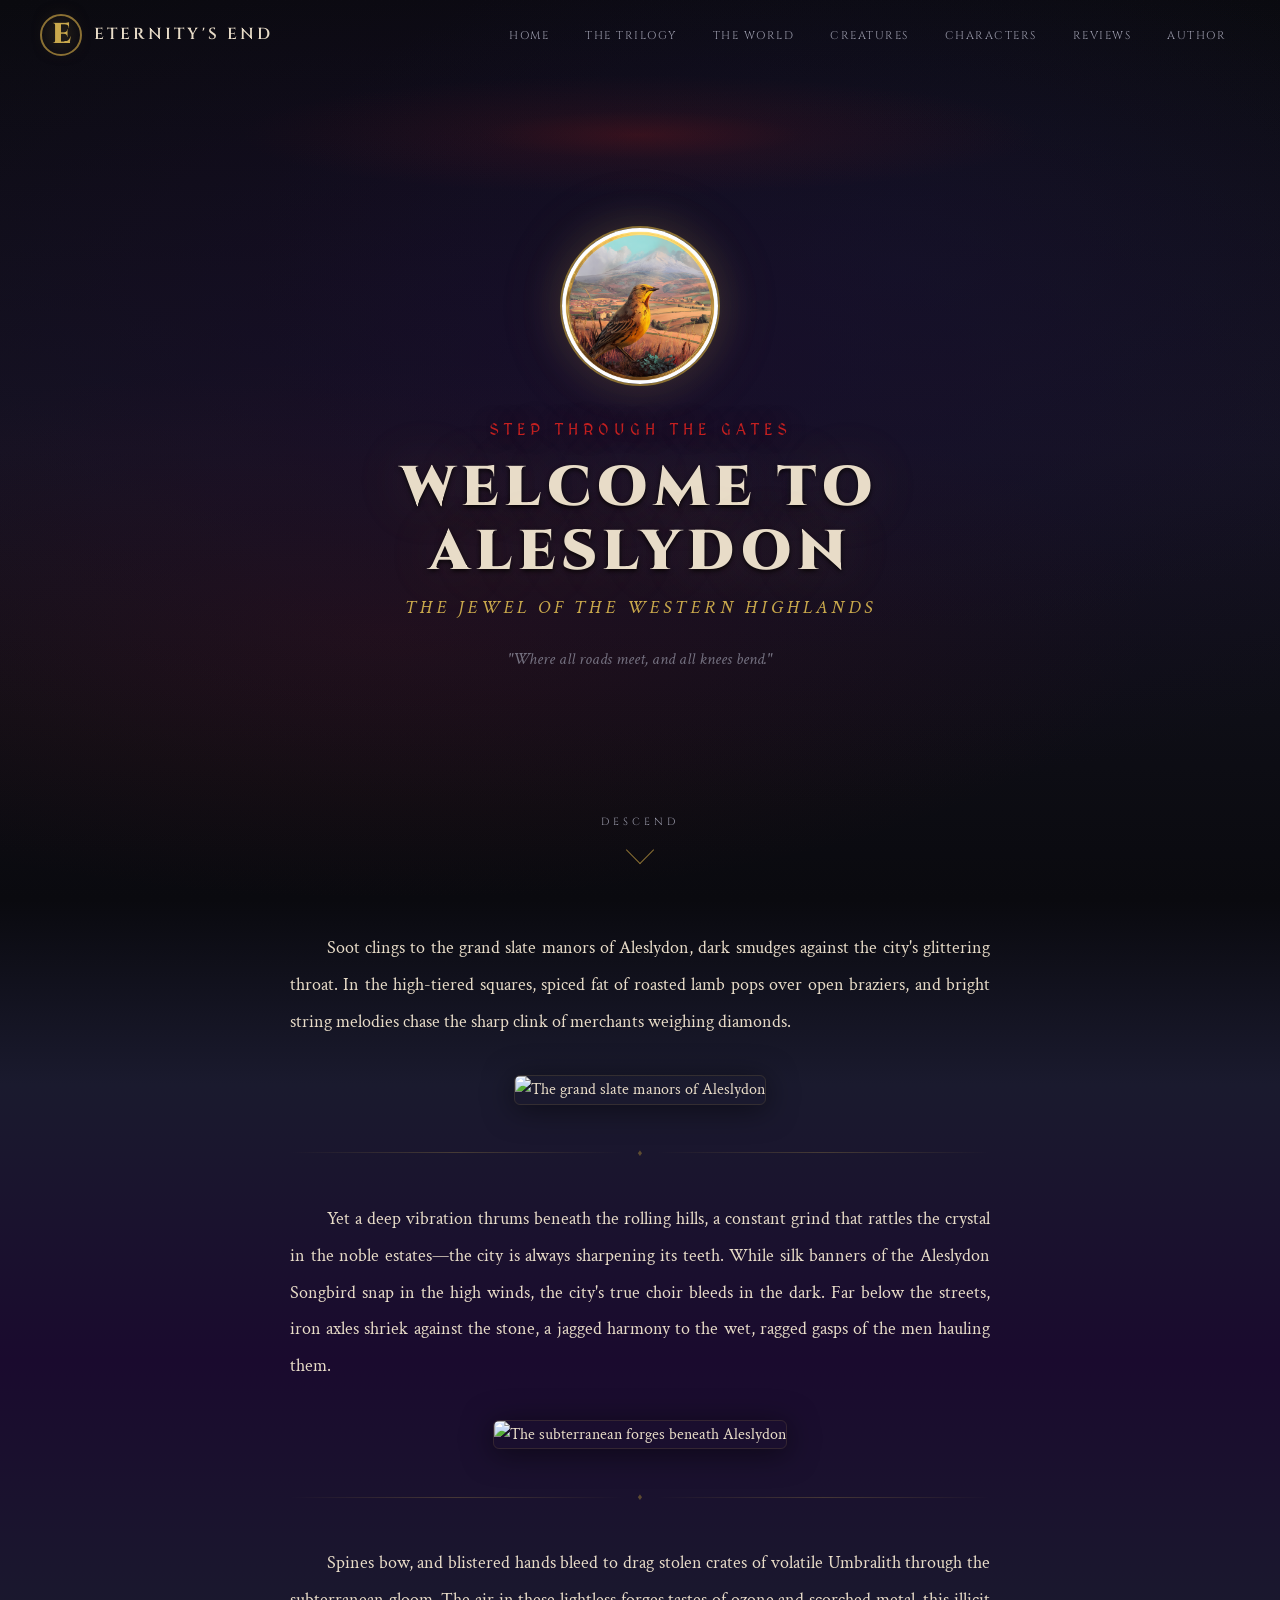
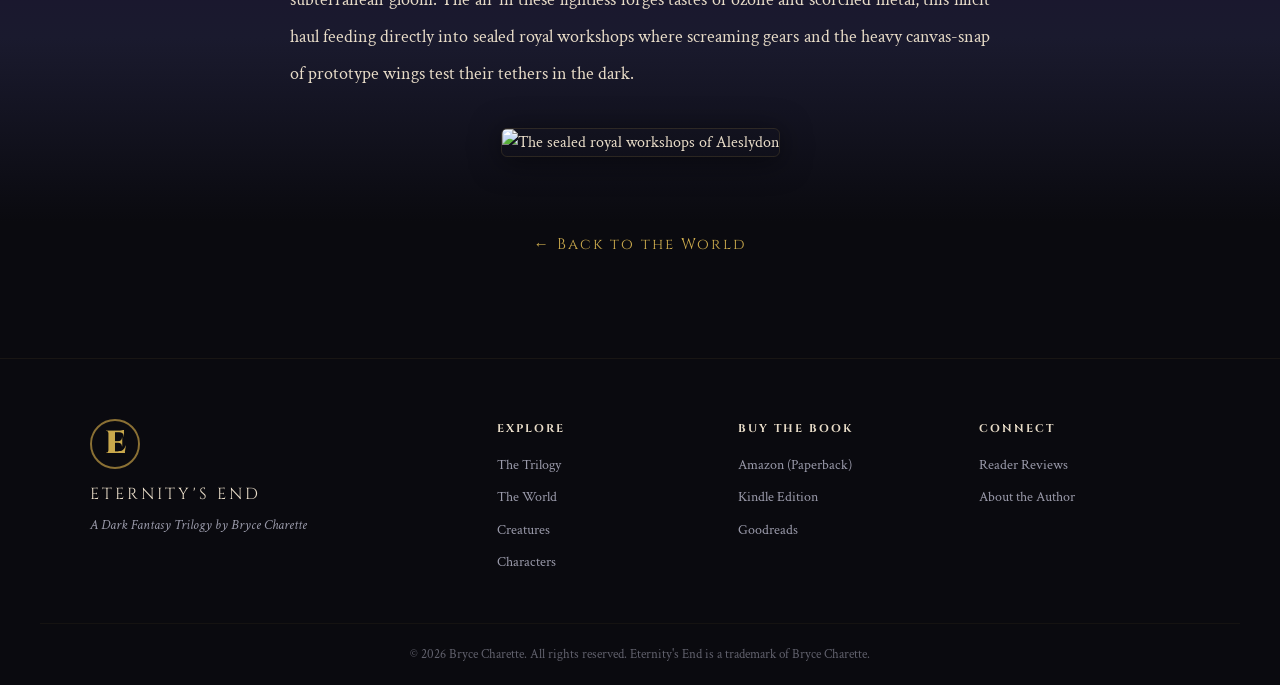
==== commit 627264e3: "Add Ale, Ale1, Ale2 images to Aleslydon city page - Placed each image after its corresponding lore b" ====
--- a/aleslydon.html
+++ b/aleslydon.html
@@ -64,6 +64,10 @@
                 <p>Soot clings to the grand slate manors of Aleslydon, dark smudges against the city's glittering throat. In the high-tiered squares, spiced fat of roasted lamb pops over open braziers, and bright string melodies chase the sharp clink of merchants weighing diamonds.</p>
             </div>
 
+            <div class="lore-image">
+                <img src="images/Ale.png" alt="The grand slate manors of Aleslydon">
+            </div>
+
             <div class="lore-divider">
                 <span></span>
                 <span class="lore-divider-icon">&#9830;</span>
@@ -74,6 +78,10 @@
                 <p>Yet a deep vibration thrums beneath the rolling hills, a constant grind that rattles the crystal in the noble estates&mdash;the city is always sharpening its teeth. While silk banners of the Aleslydon Songbird snap in the high winds, the city's true choir bleeds in the dark. Far below the streets, iron axles shriek against the stone, a jagged harmony to the wet, ragged gasps of the men hauling them.</p>
             </div>
 
+            <div class="lore-image">
+                <img src="images/Ale1.png" alt="The subterranean forges beneath Aleslydon">
+            </div>
+
             <div class="lore-divider">
                 <span></span>
                 <span class="lore-divider-icon">&#9830;</span>
@@ -82,6 +90,10 @@
 
             <div class="lore-block">
                 <p>Spines bow, and blistered hands bleed to drag stolen crates of volatile Umbralith through the subterranean gloom. The air in these lightless forges tastes of ozone and scorched metal, this illicit haul feeding directly into sealed royal workshops where screaming gears and the heavy canvas-snap of prototype wings test their tethers in the dark.</p>
+            </div>
+
+            <div class="lore-image">
+                <img src="images/Ale2.png" alt="The sealed royal workshops of Aleslydon">
             </div>
         </div>
     </section>
--- a/css/styles.css
+++ b/css/styles.css
@@ -40,7 +40,7 @@
     --font-accent: 'MedievalSharp', cursive;
 
     --nav-height: 70px;
-    --section-padding: 100px 0;
+    --section-padding: 30px 0;
 }
 
 /* ---- Reset & Base ---- */
@@ -280,6 +280,21 @@
     background: rgba(201, 168, 76, 0.25) !important;
 }
 
+.nav-links a.nav-reviews {
+    color: var(--gold);
+    text-shadow: 0 0 8px rgba(201, 168, 76, 0.6), 0 0 20px rgba(201, 168, 76, 0.3);
+    animation: navGlow 2.5s ease-in-out infinite;
+}
+
+@keyframes navGlow {
+    0%, 100% {
+        text-shadow: 0 0 8px rgba(201, 168, 76, 0.6), 0 0 20px rgba(201, 168, 76, 0.3);
+    }
+    50% {
+        text-shadow: 0 0 12px rgba(201, 168, 76, 0.9), 0 0 30px rgba(201, 168, 76, 0.5), 0 0 50px rgba(201, 168, 76, 0.2);
+    }
+}
+
 .nav-toggle {
     display: none;
     flex-direction: column;
@@ -306,7 +321,7 @@
 
 .section-header {
     text-align: center;
-    margin-bottom: 60px;
+    margin-bottom: 35px;
     position: relative;
     z-index: 2;
 }
@@ -628,14 +643,14 @@
    ============================================ */
 .books-section {
     background: linear-gradient(180deg, var(--void) 0%, var(--charcoal) 20%, var(--charcoal) 80%, var(--void) 100%);
-    padding-top: 120px;
+    padding-top: 40px;
 }
 
 .books-tabs {
     display: flex;
     justify-content: center;
     gap: 4px;
-    margin-bottom: 50px;
+    margin-bottom: 30px;
 }
 
 .book-tab {
@@ -736,7 +751,12 @@
     -webkit-transform-style: preserve-3d;
 }
 
-.book-flip:hover .book-flip-inner,
+@media (hover: hover) {
+    .book-flip:hover .book-flip-inner {
+        transform: rotateY(180deg);
+    }
+}
+
 .book-flip.flipped .book-flip-inner {
     transform: rotateY(180deg);
 }
@@ -922,7 +942,7 @@
    ============================================ */
 .world-section {
     background: linear-gradient(180deg, var(--void) 0%, var(--midnight) 15%, var(--void-purple) 50%, var(--midnight) 85%, var(--void) 100%);
-    padding-top: 120px;
+    padding-top: 40px;
 }
 
 .world-parallax {
@@ -941,10 +961,10 @@
 
 .world-intro {
     display: grid;
-    grid-template-columns: 1fr 1fr;
+    grid-template-columns: 1fr 1.35fr;
     gap: 50px;
     align-items: start;
-    margin-bottom: 80px;
+    margin-bottom: 50px;
 }
 
 .world-text h3 {
@@ -962,46 +982,69 @@
     line-height: 1.8;
 }
 
-.map-frame {
+.realm-map-img {
     width: 100%;
-    aspect-ratio: 4 / 3;
     border: 2px solid var(--gold-dim);
-    background: rgba(10, 10, 15, 0.8);
-    position: relative;
+    display: block;
+    cursor: pointer;
+    transition: transform 0.3s ease;
+}
+
+.realm-map-img:hover {
+    transform: scale(1.02);
+}
+
+/* Map Lightbox */
+.map-lightbox {
+    position: fixed;
+    top: 0;
+    left: 0;
+    width: 100%;
+    height: 100%;
+    background: rgba(0, 0, 0, 0.92);
+    z-index: 10000;
     display: flex;
     align-items: center;
     justify-content: center;
-}
-.map-frame::before {
-    content: '';
+    opacity: 0;
+    pointer-events: none;
+    transition: opacity 0.35s ease;
+    cursor: zoom-out;
+}
+
+.map-lightbox.active {
+    opacity: 1;
+    pointer-events: auto;
+}
+
+.map-lightbox img {
+    max-width: 90vw;
+    max-height: 90vh;
+    border: 2px solid var(--gold-dim);
+    box-shadow: 0 0 60px rgba(201, 168, 76, 0.15);
+    transform: scale(0.9);
+    transition: transform 0.35s ease;
+}
+
+.map-lightbox.active img {
+    transform: scale(1);
+}
+
+.map-lightbox-close {
     position: absolute;
-    top: 8px;
-    left: 8px;
-    right: 8px;
-    bottom: 8px;
-    border: 1px solid rgba(201, 168, 76, 0.15);
-}
-
-.map-content {
-    text-align: center;
-}
-
-.map-label {
-    display: block;
-    font-family: var(--font-display);
-    font-size: 1rem;
+    top: 20px;
+    right: 28px;
+    font-size: 2rem;
     color: var(--gold-dim);
-    letter-spacing: 4px;
-    text-transform: uppercase;
-}
-
-.map-coming {
-    display: block;
-    font-family: var(--font-body);
-    font-size: 0.85rem;
-    color: var(--ash);
-    margin-top: 8px;
-    font-style: italic;
+    background: none;
+    border: none;
+    cursor: pointer;
+    transition: color 0.2s ease;
+    line-height: 1;
+}
+
+.map-lightbox-close:hover {
+    color: var(--gold);
 }
 
 /* Locations grid */
@@ -1011,7 +1054,18 @@
     color: var(--gold);
     letter-spacing: 3px;
     text-align: center;
+    margin-bottom: 10px;
+}
+
+.locations-prompt {
+    font-family: var(--font-body);
+    font-size: 1.1rem;
+    color: var(--ash);
+    font-style: italic;
+    text-align: center;
+    width: 100%;
     margin-bottom: 40px;
+    letter-spacing: 0.5px;
 }
 
 .locations-grid {
@@ -1036,12 +1090,6 @@
 .other-locations-link:hover {
     color: var(--bone);
     letter-spacing: 3px;
-}
-
-a.location-card-link {
-    display: block;
-    text-decoration: none;
-    color: inherit;
 }
 
 .location-card {
@@ -1122,6 +1170,10 @@
     line-height: 1.6;
 }
 
+.location-card {
+    cursor: pointer;
+}
+
 .gallery-note {
     text-align: center;
     font-size: 0.9rem;
@@ -1131,11 +1183,16 @@
 }
 
 /* ============================================
+   ETHERGEMS MARQUEE
+   ============================================ */
+/* styles are inlined in index.html for reliability */
+
+/* ============================================
    CREATURES SECTION
    ============================================ */
 .creatures-section {
     background: linear-gradient(180deg, var(--void) 0%, var(--charcoal) 15%, var(--charcoal) 85%, var(--void) 100%);
-    padding-top: 120px;
+    padding-top: 40px;
 }
 
 .creatures-grid {
@@ -1293,7 +1350,7 @@
    ============================================ */
 .characters-section {
     background: linear-gradient(180deg, var(--void) 0%, var(--void-purple) 30%, var(--midnight) 70%, var(--void) 100%);
-    padding-top: 120px;
+    padding-top: 40px;
 }
 
 .characters-parallax {
@@ -1303,12 +1360,13 @@
 }
 
 .characters-gallery {
-    max-width: 1000px;
+    max-width: 700px;
     margin: 0 auto;
     padding: 0 30px;
     display: grid;
-    grid-template-columns: repeat(3, 1fr);
-    gap: 30px;
+    grid-template-columns: repeat(2, 1fr);
+    gap: 25px;
+    justify-content: center;
 }
 
 .character-card {
@@ -1387,16 +1445,30 @@
    ============================================ */
 .reviews-section {
     background: linear-gradient(180deg, var(--void) 0%, var(--charcoal) 20%, var(--charcoal) 80%, var(--void) 100%);
-    padding-top: 120px;
-}
-
-.reviews-stream {
-    max-width: 1000px;
-    margin: 0 auto 50px;
+    padding-top: 40px;
+}
+
+/* -- Carousel layout -- */
+.reviews-carousel {
+    max-width: 1100px;
+    margin: 0 auto 30px;
     padding: 0 30px;
-    display: grid;
-    grid-template-columns: repeat(3, 1fr);
+    position: relative;
+    display: flex;
+    align-items: center;
+    gap: 15px;
+}
+
+.reviews-viewport {
+    flex: 1;
+    overflow: hidden;
+}
+
+.reviews-track {
+    display: flex;
+    flex-wrap: nowrap;
     gap: 25px;
+    transition: transform 0.5s cubic-bezier(0.25, 0.46, 0.45, 0.94);
 }
 
 .review-card {
@@ -1404,10 +1476,19 @@
     border: 1px solid rgba(201, 168, 76, 0.08);
     padding: 30px 25px;
     position: relative;
-    transition: all 0.4s ease;
+    transition: border-color 0.4s ease, box-shadow 0.4s ease;
+    flex: 0 0 calc((100% - 50px) / 3);
+    min-width: 0;
+    box-sizing: border-box;
+}
+
+/* Prevent scroll-reveal from interfering with carousel cards */
+.reviews-track .review-card.reveal {
+    opacity: 1;
+    transform: none;
 }
 .review-card::before {
-    content: '"';
+    content: '\201C';
     position: absolute;
     top: 10px;
     left: 15px;
@@ -1418,10 +1499,76 @@
 }
 .review-card:hover {
     border-color: rgba(201, 168, 76, 0.2);
-    transform: translateY(-4px);
     box-shadow: 0 10px 40px rgba(0, 0, 0, 0.3);
 }
 
+/* -- Carousel arrows -- */
+.carousel-arrow {
+    flex-shrink: 0;
+    width: 48px;
+    height: 48px;
+    border-radius: 50%;
+    border: 1px solid rgba(201, 168, 76, 0.25);
+    background: rgba(26, 26, 46, 0.6);
+    color: var(--gold);
+    font-size: 1.6rem;
+    cursor: pointer;
+    display: flex;
+    align-items: center;
+    justify-content: center;
+    transition: all 0.3s ease;
+    backdrop-filter: blur(4px);
+    line-height: 1;
+    padding: 0 0 2px 0;
+}
+
+.carousel-arrow:hover {
+    border-color: var(--gold);
+    background: rgba(201, 168, 76, 0.12);
+    box-shadow: 0 0 20px rgba(201, 168, 76, 0.15);
+}
+
+.carousel-arrow:disabled {
+    opacity: 0.25;
+    cursor: default;
+    border-color: rgba(201, 168, 76, 0.1);
+}
+
+.carousel-arrow:disabled:hover {
+    background: rgba(26, 26, 46, 0.6);
+    box-shadow: none;
+}
+
+/* -- Carousel dots -- */
+.carousel-dots {
+    display: flex;
+    justify-content: center;
+    gap: 10px;
+    margin-bottom: 40px;
+}
+
+.carousel-dot {
+    width: 8px;
+    height: 8px;
+    border-radius: 50%;
+    border: 1px solid rgba(201, 168, 76, 0.3);
+    background: transparent;
+    cursor: pointer;
+    padding: 0;
+    transition: all 0.3s ease;
+}
+
+.carousel-dot:hover {
+    border-color: var(--gold);
+}
+
+.carousel-dot.active {
+    background: var(--gold);
+    border-color: var(--gold);
+    box-shadow: 0 0 8px rgba(201, 168, 76, 0.4);
+}
+
+/* -- Review card content -- */
 .review-stars {
     color: var(--gold);
     font-size: 0.9rem;
@@ -1439,13 +1586,8 @@
 
 .review-source {
     display: flex;
-    justify-content: space-between;
+    justify-content: center;
     align-items: center;
-}
-
-.reviewer-name {
-    font-size: 0.85rem;
-    color: var(--ash);
 }
 
 .review-platform {
@@ -1482,7 +1624,7 @@
    ============================================ */
 .author-section {
     background: linear-gradient(180deg, var(--void) 0%, var(--midnight) 30%, var(--midnight) 70%, var(--void) 100%);
-    padding-top: 120px;
+    padding-top: 40px;
 }
 
 .author-parallax {
@@ -2014,6 +2156,26 @@
     text-indent: 2em;
 }
 
+.lore-image {
+    margin: 35px 0;
+    text-align: center;
+    opacity: 0;
+    transform: translateY(30px);
+    transition: opacity 0.8s ease, transform 0.8s ease;
+}
+
+.lore-image.revealed {
+    opacity: 1;
+    transform: translateY(0);
+}
+
+.lore-image img {
+    max-width: 100%;
+    border-radius: 6px;
+    border: 1px solid rgba(201, 168, 76, 0.15);
+    box-shadow: 0 4px 30px rgba(0, 0, 0, 0.5);
+}
+
 .lore-divider {
     display: flex;
     align-items: center;
@@ -2032,6 +2194,185 @@
     color: var(--gold-dim);
     font-size: 0.6rem;
     opacity: 0.6;
+}
+
+/* -- Uncork the Arcane button (below ethergems) -- */
+.arcane-btn-wrapper {
+    display: flex;
+    justify-content: center;
+    padding: 8px 0 16px;
+    background: var(--void);
+}
+
+a.btn.arcane-btn {
+    font-size: 0.7rem;
+    padding: 10px 28px;
+    line-height: 1.4;
+    text-transform: none;
+}
+
+a.btn.arcane-btn .arcane-main {
+    text-transform: uppercase;
+    letter-spacing: 2px;
+}
+
+a.btn.arcane-btn .arcane-subtitle {
+    display: block;
+    font-size: 0.6em;
+    text-decoration: underline;
+    text-transform: none;
+    margin-top: 2px;
+    font-weight: 700;
+    letter-spacing: 0.5px;
+}
+
+/* ============================================
+   CHARACTERS PAGE
+   ============================================ */
+.characters-page-section {
+    background: linear-gradient(180deg, var(--void) 0%, var(--void-purple) 30%, var(--midnight) 70%, var(--void) 100%);
+    padding-top: 80px;
+    padding-bottom: 100px;
+}
+
+.characters-page-grid {
+    max-width: 1100px;
+    margin: 0 auto;
+    padding: 0 30px;
+    display: grid;
+    grid-template-columns: repeat(auto-fill, minmax(300px, 1fr));
+    gap: 40px;
+}
+
+.char-page-card {
+    background: rgba(26, 26, 46, 0.5);
+    border: 1px solid rgba(201, 168, 76, 0.1);
+    transition: all 0.4s ease;
+    overflow: hidden;
+}
+
+.char-page-card:hover {
+    border-color: rgba(201, 168, 76, 0.3);
+    box-shadow: 0 10px 40px rgba(0, 0, 0, 0.3);
+    transform: translateY(-4px);
+}
+
+/* -- Portrait image carousel -- */
+.char-page-portrait {
+    position: relative;
+    width: 100%;
+    padding-top: 133.33%; /* 4:3 tall = 4/3 * 100 */
+    overflow: hidden;
+    background: rgba(10, 10, 15, 0.6);
+}
+
+.char-page-images {
+    position: absolute;
+    top: 0;
+    left: 0;
+    width: 100%;
+    height: 100%;
+}
+
+.char-page-img {
+    position: absolute;
+    top: 0;
+    left: 0;
+    width: 100%;
+    height: 100%;
+    object-fit: cover;
+    opacity: 0;
+    transition: opacity 0.6s ease;
+}
+
+.char-page-img.active {
+    opacity: 1;
+}
+
+/* -- Arrow buttons -- */
+.char-page-arrow {
+    position: absolute;
+    top: 50%;
+    transform: translateY(-50%);
+    background: rgba(10, 10, 15, 0.6);
+    border: 1px solid rgba(201, 168, 76, 0.2);
+    color: var(--gold);
+    font-size: 1.6rem;
+    width: 36px;
+    height: 48px;
+    cursor: pointer;
+    opacity: 0;
+    transition: opacity 0.3s ease, background 0.3s ease;
+    z-index: 2;
+    display: flex;
+    align-items: center;
+    justify-content: center;
+    line-height: 1;
+    padding: 0;
+}
+
+.char-page-portrait:hover .char-page-arrow {
+    opacity: 1;
+}
+
+.char-page-arrow:hover {
+    background: rgba(201, 168, 76, 0.15);
+}
+
+.char-arrow-left {
+    left: 0;
+}
+
+.char-arrow-right {
+    right: 0;
+}
+
+/* -- Dot indicators -- */
+.char-page-dots {
+    position: absolute;
+    bottom: 12px;
+    left: 50%;
+    transform: translateX(-50%);
+    display: flex;
+    gap: 8px;
+    z-index: 2;
+}
+
+.char-dot {
+    width: 8px;
+    height: 8px;
+    border-radius: 50%;
+    border: 1px solid rgba(201, 168, 76, 0.5);
+    background: transparent;
+    cursor: pointer;
+    padding: 0;
+    transition: background 0.3s ease;
+}
+
+.char-dot.active {
+    background: var(--gold);
+}
+
+/* -- Info section -- */
+.char-page-info {
+    padding: 20px 25px 25px;
+    text-align: center;
+}
+
+.char-page-info h3 {
+    font-family: var(--font-display);
+    font-size: 1.2rem;
+    color: var(--bone);
+    letter-spacing: 2px;
+    margin-bottom: 8px;
+}
+
+.char-page-desc {
+    font-family: var(--font-body);
+    font-size: 0.9rem;
+    color: var(--ash);
+    line-height: 1.7;
+    font-style: italic;
 }
 
 /* -- Location page responsive -- */
@@ -2099,12 +2440,15 @@
     .locations-grid {
         grid-template-columns: repeat(2, 1fr);
     }
+    .review-card {
+        flex: 0 0 calc((100% - 25px) / 2);
+    }
 }
 
 @media (max-width: 768px) {
     :root {
         --nav-height: 60px;
-        --section-padding: 70px 0;
+        --section-padding: 25px 0;
     }
 
     .nav-toggle {
@@ -2137,6 +2481,12 @@
         font-size: 0.8rem;
     }
 
+    .nav-links .nav-cta {
+        background: transparent !important;
+        border: none !important;
+        border-radius: 0 !important;
+    }
+
     .title-main {
         font-size: 2.8rem;
         letter-spacing: 6px;
@@ -2170,11 +2520,28 @@
 
     .characters-gallery {
         grid-template-columns: 1fr;
-        max-width: 350px;
-    }
-
-    .reviews-stream {
+        max-width: 250px;
+    }
+
+    .review-card {
+        flex: 0 0 100%;
+    }
+
+    .carousel-arrow {
+        width: 36px;
+        height: 36px;
+        font-size: 1.2rem;
+    }
+
+    .reviews-carousel {
+        gap: 8px;
+        padding: 0 10px;
+    }
+
+    .characters-page-grid {
         grid-template-columns: 1fr;
+        max-width: 380px;
+        margin: 0 auto;
     }
 
     .author-content {
@@ -2261,3 +2628,43 @@
         border-radius: 4px !important;
     }
 }
+
+/* ============================================
+   BACK TO TOP BUTTON
+   ============================================ */
+#back-to-top {
+    position: fixed;
+    bottom: 28px;
+    left: 0;
+    right: 0;
+    margin: 0 auto;
+    z-index: 9999;
+    background: rgba(201, 168, 76, 0.12);
+    color: var(--gold-dim);
+    border: 1px solid rgba(201, 168, 76, 0.2);
+    width: 42px;
+    height: 42px;
+    border-radius: 50%;
+    font-size: 1.2rem;
+    line-height: 1;
+    cursor: pointer;
+    opacity: 0;
+    pointer-events: none;
+    transition: opacity 0.35s ease, background 0.2s ease, color 0.2s ease;
+    backdrop-filter: blur(6px);
+    -webkit-backdrop-filter: blur(6px);
+}
+
+#back-to-top.visible {
+    opacity: 0.6;
+    pointer-events: auto;
+}
+
+@media (hover: hover) {
+    #back-to-top:hover {
+        opacity: 1;
+        background: rgba(201, 168, 76, 0.25);
+        color: var(--gold);
+        border-color: rgba(201, 168, 76, 0.45);
+    }
+}
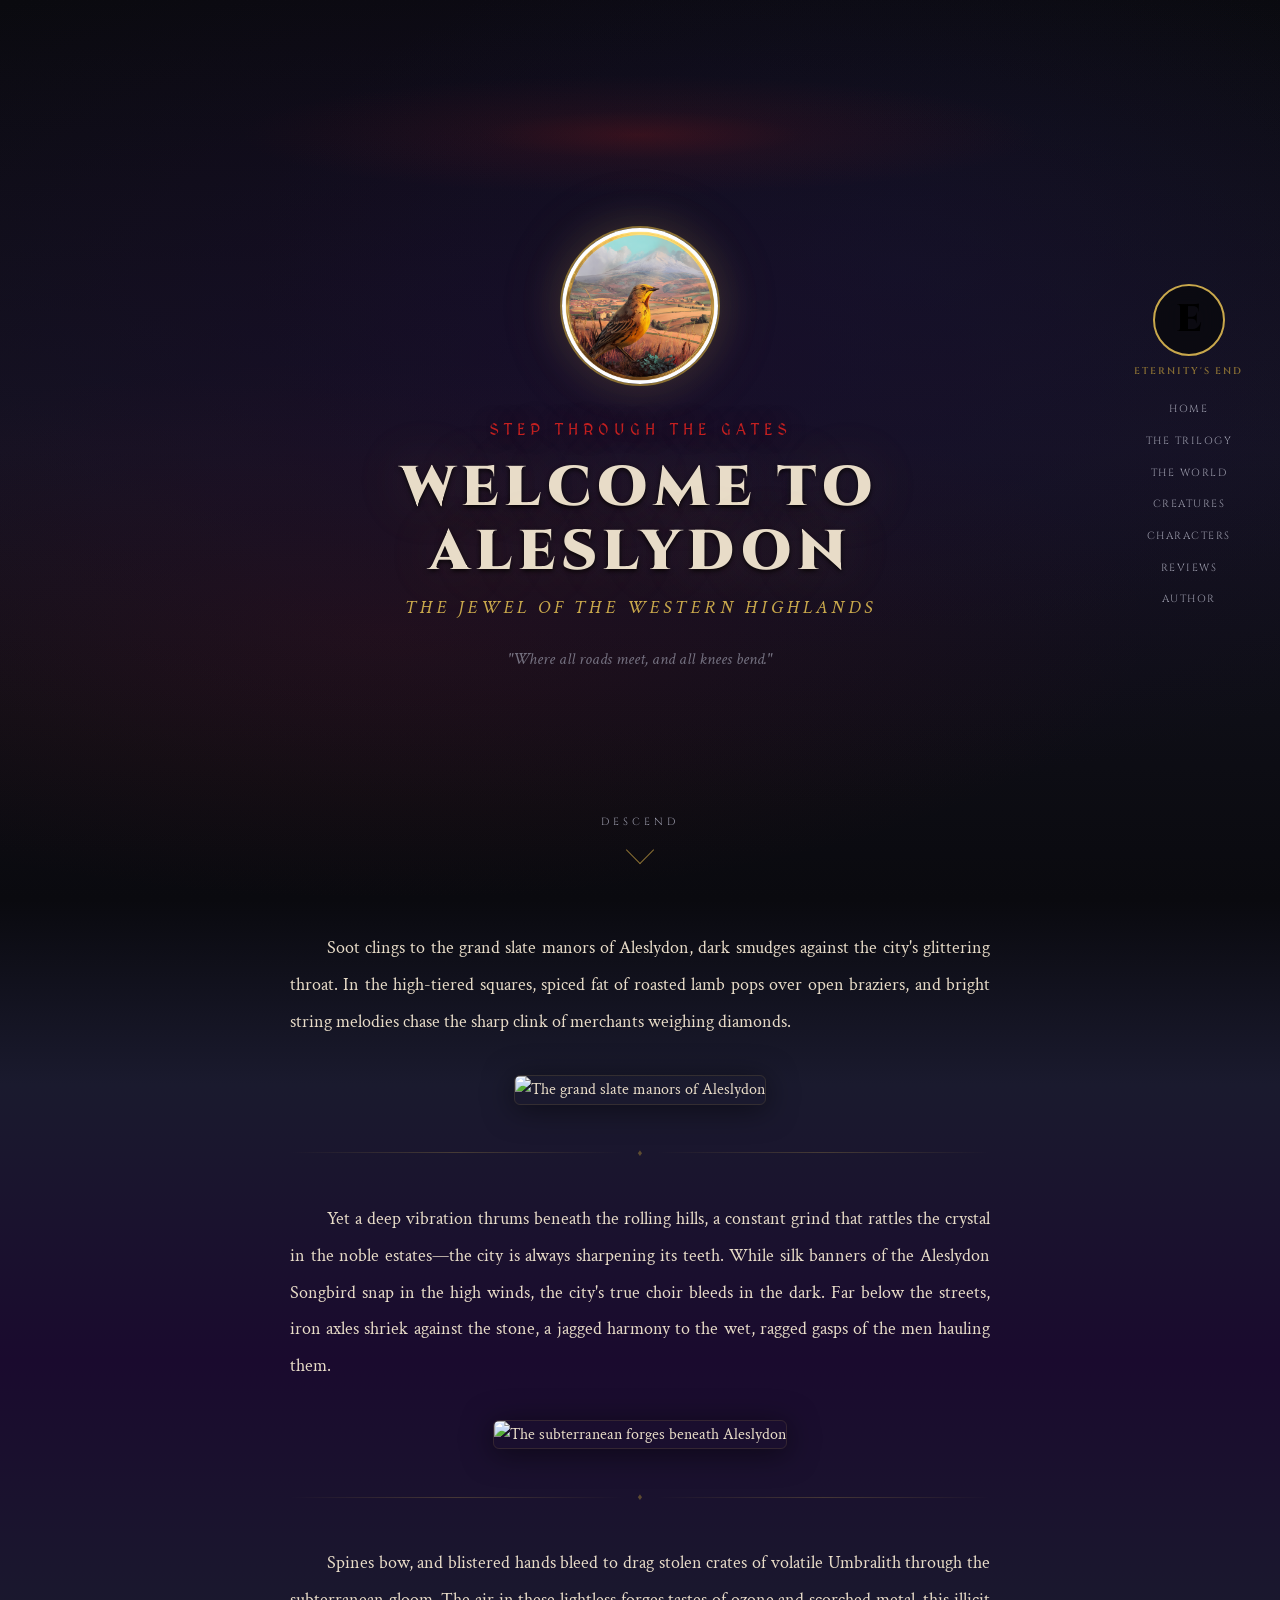
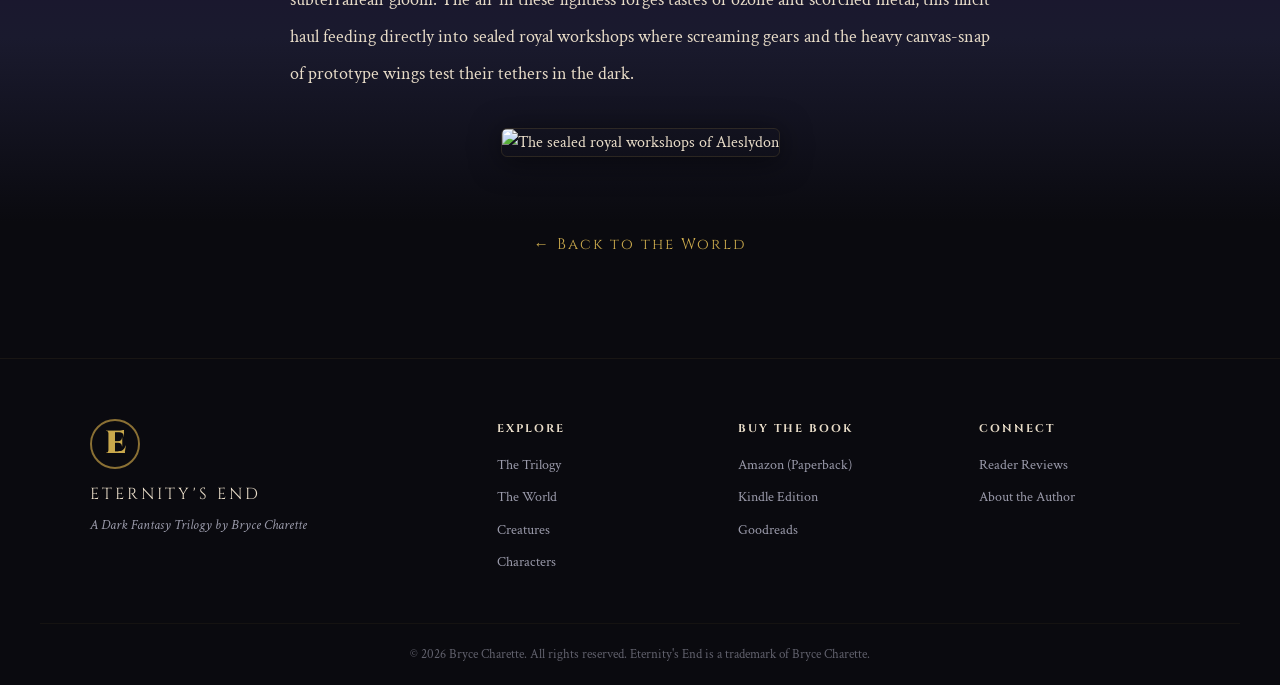
==== commit 4ce077d4: "Redesign nav: logo-hub on center-right with fall-out tab animation - Move Eternity's End logo from t" ====
--- a/aleslydon.html
+++ b/aleslydon.html
@@ -14,24 +14,21 @@
     <canvas id="particles-canvas"></canvas>
 
     <nav id="main-nav">
-        <div class="nav-brand">
-            <a href="index.html" style="display:flex;align-items:center;gap:12px;text-decoration:none;">
-                <span class="nav-logo">E</span>
-                <span class="nav-title">Eternity's End</span>
-            </a>
+        <div class="logo-nav-container">
+            <button class="logo-nav-trigger" id="nav-logo-btn" aria-label="Toggle navigation menu">
+                <span class="nav-logo-e">E</span>
+            </button>
+            <a href="index.html" class="logo-nav-title">Eternity's End</a>
+            <ul class="nav-links expanded" id="nav-links">
+                <li style="--i:0"><a href="index.html">Home</a></li>
+                <li style="--i:1"><a href="index.html#books">The Trilogy</a></li>
+                <li style="--i:2"><a href="index.html#world">The World</a></li>
+                <li style="--i:3"><a href="index.html#creatures">Creatures</a></li>
+                <li style="--i:4"><a href="index.html#characters">Characters</a></li>
+                <li style="--i:5"><a href="index.html#reviews">Reviews</a></li>
+                <li style="--i:6"><a href="index.html#author">Author</a></li>
+            </ul>
         </div>
-        <button class="nav-toggle" aria-label="Toggle navigation">
-            <span></span><span></span><span></span>
-        </button>
-        <ul class="nav-links">
-            <li><a href="index.html">Home</a></li>
-            <li><a href="index.html#books">The Trilogy</a></li>
-            <li><a href="index.html#world">The World</a></li>
-            <li><a href="index.html#creatures">Creatures</a></li>
-            <li><a href="index.html#characters">Characters</a></li>
-            <li><a href="index.html#reviews">Reviews</a></li>
-            <li><a href="index.html#author">Author</a></li>
-        </ul>
     </nav>
 
     <!-- ============================================ -->
@@ -65,7 +62,7 @@
             </div>
 
             <div class="lore-image">
-                <img src="images/Ale.png" alt="The grand slate manors of Aleslydon">
+                <img src="images/ale4.png" alt="The grand slate manors of Aleslydon">
             </div>
 
             <div class="lore-divider">
@@ -79,7 +76,7 @@
             </div>
 
             <div class="lore-image">
-                <img src="images/Ale1.png" alt="The subterranean forges beneath Aleslydon">
+                <img src="images/Ale2.png" alt="The subterranean forges beneath Aleslydon">
             </div>
 
             <div class="lore-divider">
@@ -93,7 +90,7 @@
             </div>
 
             <div class="lore-image">
-                <img src="images/Ale2.png" alt="The sealed royal workshops of Aleslydon">
+                <img src="images/ale3.png" alt="The sealed royal workshops of Aleslydon">
             </div>
         </div>
     </section>
--- a/css/styles.css
+++ b/css/styles.css
@@ -178,80 +178,144 @@
     color: var(--gold-bright);
 }
 
-/* ---- Navigation ---- */
+/* ---- Navigation — Logo Hub ---- */
 #main-nav {
     position: fixed;
+    right: 30px;
     top: 0;
-    left: 0;
-    width: 100%;
-    height: var(--nav-height);
-    display: flex;
-    align-items: center;
-    justify-content: space-between;
-    padding: 0 40px;
+    height: 100vh;
+    width: auto;
     z-index: 1000;
-    transition: background 0.4s ease, box-shadow 0.4s ease;
-    background: transparent;
-}
-
-#main-nav.scrolled {
-    background: rgba(10, 10, 15, 0.95);
-    box-shadow: 0 2px 40px rgba(0, 0, 0, 0.5);
-    backdrop-filter: blur(10px);
-}
-
-.nav-brand {
-    display: flex;
-    align-items: center;
-    gap: 12px;
-}
-
-.nav-logo {
-    font-family: var(--font-display);
-    font-size: 1.8rem;
-    font-weight: 900;
-    color: var(--gold);
-    text-shadow: 0 0 20px rgba(201, 168, 76, 0.5);
-    width: 42px;
-    height: 42px;
-    display: flex;
+    display: flex;
+    flex-direction: column;
     align-items: center;
     justify-content: center;
-    border: 2px solid var(--gold-dim);
+    pointer-events: none;
+    padding: 0;
+    background: none;
+}
+
+.logo-nav-container {
+    display: flex;
+    flex-direction: column;
+    align-items: center;
+    pointer-events: auto;
+}
+
+/* ---- The "E" Trigger Button ---- */
+.logo-nav-trigger {
+    width: 72px;
+    height: 72px;
     border-radius: 50%;
-}
-
-.nav-title {
-    font-family: var(--font-display);
-    font-size: 1rem;
+    border: 2px solid var(--gold);
+    background: rgba(10, 10, 15, 0.85);
+    cursor: pointer;
+    display: flex;
+    align-items: center;
+    justify-content: center;
+    transition: border-color 0.3s ease, box-shadow 0.5s ease, transform 0.3s ease;
+    backdrop-filter: blur(12px);
+    position: relative;
+    z-index: 10;
+    outline: none;
+}
+
+.logo-nav-trigger:hover {
+    transform: scale(1.1);
+    border-color: #ffd700;
+    box-shadow: 0 0 30px rgba(255, 215, 0, 0.45), 0 0 60px rgba(255, 215, 0, 0.15);
+}
+
+.logo-nav-trigger.absorbed {
+    animation: logoAbsorb 0.9s ease forwards;
+}
+
+@keyframes logoAbsorb {
+    0%   { box-shadow: 0 0 0 rgba(255, 215, 0, 0); transform: scale(1); }
+    35%  { box-shadow: 0 0 45px rgba(255, 215, 0, 0.7), 0 0 90px rgba(255, 215, 0, 0.25); transform: scale(1.15); }
+    100% { box-shadow: 0 0 0 rgba(255, 215, 0, 0); transform: scale(1); }
+}
+
+/* ---- Pulsing Gold "E" ---- */
+.nav-logo-e {
+    font-family: var(--font-display);
+    font-size: 2.4rem;
+    font-weight: 900;
+    line-height: 1;
+    animation: ePulse 2.5s ease-in-out infinite;
+}
+
+@keyframes ePulse {
+    0%, 100% {
+        color: #e8c44a;
+        text-shadow: 0 0 15px rgba(232, 196, 74, 0.5),
+                     0 0 35px rgba(232, 196, 74, 0.2);
+    }
+    50% {
+        color: #ffd700;
+        text-shadow: 0 0 25px rgba(255, 215, 0, 0.85),
+                     0 0 55px rgba(255, 215, 0, 0.4),
+                     0 0 90px rgba(255, 215, 0, 0.15);
+    }
+}
+
+/* ---- Title Label ---- */
+.logo-nav-title {
+    font-family: var(--font-display);
+    font-size: 0.6rem;
     font-weight: 600;
-    color: var(--bone);
-    letter-spacing: 3px;
+    letter-spacing: 2px;
     text-transform: uppercase;
-}
-
+    color: var(--gold-dim);
+    margin-top: 8px;
+    white-space: nowrap;
+    text-decoration: none;
+}
+
+/* ---- Nav Links (vertical, below logo) ---- */
 .nav-links {
     display: flex;
+    flex-direction: column;
     align-items: center;
     list-style: none;
-    gap: 8px;
+    margin-top: 14px;
+    gap: 0;
+    padding: 0;
+}
+
+.nav-links li {
+    opacity: 0;
+    transform: translateY(-14px) scale(0.85);
+    transition: opacity 0.35s ease, transform 0.35s ease;
+    /* Collapse stagger: bottom items vanish first */
+    transition-delay: calc((7 - var(--i, 0)) * 0.06s);
+}
+
+.nav-links.expanded li {
+    opacity: 1;
+    transform: translateY(0) scale(1);
+    /* Expand stagger: top items appear first */
+    transition-delay: calc(var(--i, 0) * 0.08s);
 }
 
 .nav-links a {
     font-family: var(--font-display);
-    font-size: 0.7rem;
+    font-size: 0.65rem;
     letter-spacing: 1.5px;
     text-transform: uppercase;
     color: var(--ash);
-    padding: 8px 14px;
-    transition: color 0.3s ease;
+    padding: 7px 18px;
+    transition: color 0.3s ease, text-shadow 0.3s ease;
     position: relative;
+    white-space: nowrap;
+    display: block;
+    text-align: center;
 }
 
 .nav-links a::after {
     content: '';
     position: absolute;
-    bottom: 0;
+    bottom: 2px;
     left: 50%;
     width: 0;
     height: 1px;
@@ -274,42 +338,11 @@
     border: 1px solid var(--gold-dim) !important;
     border-radius: 4px;
     color: var(--gold) !important;
-    padding: 8px 20px !important;
+    padding: 7px 18px !important;
+    margin-top: 4px;
 }
 .nav-cta:hover {
     background: rgba(201, 168, 76, 0.25) !important;
-}
-
-.nav-links a.nav-reviews {
-    color: var(--gold);
-    text-shadow: 0 0 8px rgba(201, 168, 76, 0.6), 0 0 20px rgba(201, 168, 76, 0.3);
-    animation: navGlow 2.5s ease-in-out infinite;
-}
-
-@keyframes navGlow {
-    0%, 100% {
-        text-shadow: 0 0 8px rgba(201, 168, 76, 0.6), 0 0 20px rgba(201, 168, 76, 0.3);
-    }
-    50% {
-        text-shadow: 0 0 12px rgba(201, 168, 76, 0.9), 0 0 30px rgba(201, 168, 76, 0.5), 0 0 50px rgba(201, 168, 76, 0.2);
-    }
-}
-
-.nav-toggle {
-    display: none;
-    flex-direction: column;
-    gap: 5px;
-    background: none;
-    border: none;
-    cursor: pointer;
-    padding: 5px;
-}
-.nav-toggle span {
-    display: block;
-    width: 25px;
-    height: 2px;
-    background: var(--bone);
-    transition: all 0.3s ease;
 }
 
 /* ---- Sections Common ---- */
@@ -383,6 +416,30 @@
     position: relative;
     overflow: hidden;
     background: var(--void);
+}
+
+/* Desktop: overlay gradient to fade the scar to black in the lower half,
+   replicating the natural mobile behavior where the scar only covers the top */
+@media (min-width: 769px) {
+    .hero-section::after {
+        content: '';
+        position: absolute;
+        top: 0;
+        left: 0;
+        width: 100%;
+        height: 100%;
+        background: linear-gradient(to bottom,
+            transparent 33%,
+            rgba(10, 10, 15, 0.6) 37%,
+            rgba(10, 10, 15, 0.95) 41%,
+            var(--void) 44%);
+        z-index: 1;
+        pointer-events: none;
+    }
+
+    .hero-content {
+        margin-top: 30vh;
+    }
 }
 
 .parallax-container {
@@ -425,27 +482,36 @@
 }
 
 /* Celestial wound / bleeding sky */
-.parallax-wound {
-    background:
-        radial-gradient(ellipse 400px 60px at 50% 25%,
-            rgba(139, 26, 26, 0.6) 0%,
-            rgba(139, 26, 26, 0.3) 30%,
-            rgba(107, 15, 15, 0.15) 60%,
-            transparent 100%),
-        radial-gradient(ellipse 250px 30px at 50% 25%,
-            rgba(196, 32, 32, 0.4) 0%,
-            rgba(139, 26, 26, 0.2) 50%,
-            transparent 100%),
-        radial-gradient(ellipse 120px 8px at 50% 25%,
-            rgba(232, 220, 200, 0.3) 0%,
-            rgba(196, 32, 32, 0.5) 40%,
-            transparent 100%);
-    animation: wound-pulse 8s ease-in-out infinite;
-}
-
-@keyframes wound-pulse {
-    0%, 100% { opacity: 0.8; }
-    50% { opacity: 1; }
+/* Silver celestial scar */
+.celestial-scar-layer {
+    z-index: 1;
+    mix-blend-mode: screen;
+    opacity: 1;
+    pointer-events: none;
+}
+
+.celestial-scar-img {
+    position: absolute;
+    top: 0;
+    left: 0;
+    width: 100%;
+    height: auto;
+    -webkit-mask-image:
+        linear-gradient(to bottom, transparent 0%, black 8%, black 50%, transparent 90%),
+        linear-gradient(to right, transparent 0%, black 8%, black 92%, transparent 100%);
+    -webkit-mask-composite: destination-in;
+    mask-image:
+        linear-gradient(to bottom, transparent 0%, black 8%, black 50%, transparent 90%),
+        linear-gradient(to right, transparent 0%, black 8%, black 92%, transparent 100%);
+    mask-composite: intersect;
+}
+
+@media (min-width: 769px) {
+    .celestial-scar-img {
+        height: 50vh;
+        object-fit: cover;
+        object-position: center 45%;
+    }
 }
 
 /* Far mountains */
@@ -548,20 +614,26 @@
 
 .hero-title {
     margin-bottom: 24px;
+    position: relative;
+}
+
+.hero-title::before {
+    content: '';
+    position: absolute;
+    top: 50%;
+    left: 50%;
+    transform: translate(-50%, -50%);
+    width: 80%;
+    height: 80%;
+    background: radial-gradient(ellipse at center, rgba(180, 30, 30, 0.35) 0%, rgba(139, 26, 26, 0.15) 40%, transparent 70%);
+    border-radius: 50%;
+    filter: blur(40px);
+    pointer-events: none;
+    z-index: -1;
 }
 
 .title-line {
     display: block;
-}
-
-.title-sub {
-    font-family: var(--font-accent);
-    font-size: 1.1rem;
-    color: var(--crimson-bright);
-    letter-spacing: 6px;
-    text-transform: uppercase;
-    margin-bottom: 8px;
-    text-shadow: 0 0 30px rgba(196, 32, 32, 0.4);
 }
 
 .title-main {
@@ -612,6 +684,8 @@
     text-align: center;
     z-index: 2;
     animation: scroll-bounce 2s ease-in-out infinite;
+    text-decoration: none;
+    cursor: pointer;
 }
 
 .scroll-indicator span {
@@ -1211,9 +1285,8 @@
     background: rgba(26, 26, 46, 0.4);
     border: 1px solid rgba(201, 168, 76, 0.08);
     padding: 30px;
-    transition: all 0.4s ease;
+    transition: border-color 0.4s ease, background 0.4s ease, box-shadow 0.4s ease, opacity 0.8s ease, transform 0.8s ease;
     position: relative;
-    overflow: hidden;
 }
 .creature-card::after {
     content: '';
@@ -1241,26 +1314,44 @@
     position: relative;
 }
 
+.creature-visual::before {
+    content: '';
+    position: absolute;
+    width: 106px;
+    height: 106px;
+    background: var(--gold);
+    clip-path: polygon(50% 0%, 93% 25%, 93% 75%, 50% 100%, 7% 75%, 7% 25%);
+    z-index: 1;
+    opacity: 0.5;
+    transition: opacity 0.4s ease;
+    transform: translateZ(0);
+}
+
+.creature-card:hover .creature-visual::before {
+    opacity: 0.8;
+}
+
 .creature-silhouette {
     width: 100px;
     height: 100px;
-    border-radius: 50%;
     background: rgba(10, 10, 15, 0.8);
-    border: 1px solid rgba(201, 168, 76, 0.15);
     position: relative;
-    z-index: 1;
+    z-index: 2;
     display: flex;
     align-items: center;
     justify-content: center;
+    clip-path: polygon(50% 0%, 93% 25%, 93% 75%, 50% 100%, 7% 75%, 7% 25%);
+    transform: translateZ(0);
 }
 
 .creature-aura {
     position: absolute;
     width: 120px;
     height: 120px;
-    border-radius: 50%;
     background: radial-gradient(circle, rgba(201, 168, 76, 0.15), transparent 70%);
     animation: aura-pulse 3s ease-in-out infinite;
+    clip-path: polygon(50% 0%, 93% 25%, 93% 75%, 50% 100%, 7% 75%, 7% 25%);
+    transform: translateZ(0);
 }
 .aura-crimson { background: radial-gradient(circle, rgba(196, 32, 32, 0.2), transparent 70%); }
 .aura-blood { background: radial-gradient(circle, rgba(139, 26, 26, 0.2), transparent 70%); }
@@ -1277,8 +1368,19 @@
 .dragon-silhouette::after { content: '🐉'; font-size: 2.5rem; filter: grayscale(0.5) brightness(0.8); }
 .hellshudiin-silhouette::after { content: '👹'; font-size: 2.5rem; filter: grayscale(0.3) brightness(0.8); }
 .cadessi-silhouette::after { content: '🩸'; font-size: 2.5rem; filter: brightness(0.8); }
-.tulari-silhouette::after { content: '👁'; font-size: 2.5rem; filter: grayscale(0.4) brightness(0.8); }
-.icuguar-silhouette::after { content: '❄'; font-size: 2.5rem; filter: brightness(0.9); }
+.creature-silhouette-img {
+    position: absolute;
+    top: 0;
+    left: 0;
+    width: 100%;
+    height: 100%;
+    object-fit: cover;
+    z-index: 1;
+}
+
+.creature-silhouette:has(.creature-silhouette-img)::after {
+    display: none !important;
+}
 .imp-silhouette::after { content: '🔥'; font-size: 2.5rem; filter: brightness(0.8); }
 
 .creature-info h3 {
@@ -1309,6 +1411,23 @@
     display: flex;
     flex-direction: column;
     gap: 6px;
+}
+
+.creature-card .creature-info::after {
+    content: 'click to learn more';
+    display: block;
+    text-align: right;
+    font-family: var(--font-accent);
+    font-style: italic;
+    font-size: 0.75rem;
+    color: var(--gold);
+    opacity: 0.4;
+    margin-top: 12px;
+    transition: opacity 0.4s ease;
+}
+
+.creature-card:hover .creature-info::after {
+    opacity: 0.8;
 }
 
 .stat {
@@ -1380,6 +1499,14 @@
 .character-portrait {
     position: relative;
     margin-bottom: 20px;
+}
+
+.portrait-image {
+    width: 100%;
+    aspect-ratio: 3 / 4;
+    object-fit: cover;
+    border: 1px solid rgba(201, 168, 76, 0.1);
+    display: block;
 }
 
 .portrait-placeholder {
@@ -2227,11 +2354,129 @@
 }
 
 /* ============================================
+   CREATURE PAGES
+   ============================================ */
+
+/* -- Creature Hero Icon (replaces coin frame) -- */
+.creature-hero-icon {
+    width: 120px;
+    height: 120px;
+    margin: 0 auto 30px;
+    border-radius: 50%;
+    display: flex;
+    align-items: center;
+    justify-content: center;
+    font-size: 3rem;
+    position: relative;
+    background: rgba(10, 10, 15, 0.8);
+    border: 2px solid rgba(201, 168, 76, 0.15);
+}
+
+.creature-hero-icon::before {
+    content: '';
+    position: absolute;
+    width: 150px;
+    height: 150px;
+    border-radius: 50%;
+    animation: aura-pulse 3s ease-in-out infinite;
+}
+
+/* -- Tulari Hero Theme (desert gold / amber / brown) -- */
+.creature-hero-bg-tulari {
+    position: absolute;
+    top: 0;
+    left: 0;
+    width: 100%;
+    height: 100%;
+    background:
+        radial-gradient(ellipse 80% 50% at 50% 40%, rgba(201, 168, 76, 0.15), transparent),
+        radial-gradient(ellipse 60% 30% at 30% 70%, rgba(160, 120, 40, 0.12), transparent),
+        radial-gradient(ellipse 50% 40% at 70% 30%, rgba(139, 90, 26, 0.1), transparent),
+        linear-gradient(180deg, var(--void) 0%, var(--charcoal) 50%, var(--void) 100%);
+}
+
+.creature-hero-overlay-tulari {
+    position: absolute;
+    top: 0;
+    left: 0;
+    width: 100%;
+    height: 100%;
+    background:
+        radial-gradient(ellipse 400px 60px at 50% 15%,
+            rgba(201, 168, 76, 0.25) 0%,
+            rgba(160, 120, 40, 0.08) 40%,
+            transparent 100%);
+    animation: wound-pulse 8s ease-in-out infinite;
+}
+
+.tulari-coin-frame {
+    border-color: rgba(201, 168, 76, 0.3);
+    box-shadow:
+        0 0 40px rgba(201, 168, 76, 0.2),
+        0 0 80px rgba(160, 120, 40, 0.08),
+        inset 0 0 30px rgba(0, 0, 0, 0.4);
+}
+
+.creature-hook-tulari {
+    color: var(--gold-bright) !important;
+    text-shadow: 0 0 30px rgba(201, 168, 76, 0.4) !important;
+}
+
+/* -- Clickable creature cards -- */
+.creature-card[data-href] {
+    cursor: pointer;
+}
+
+/* ============================================
    CHARACTERS PAGE
    ============================================ */
+.location-hero.characters-hero {
+    height: auto;
+    min-height: unset;
+    padding: 140px 20px 60px;
+}
+
+/* -- Scroll nudge arrows -- */
+.scroll-nudge {
+    position: absolute;
+    top: 260px;
+    z-index: 2;
+    animation: nudge-pulse 2.5s ease-in-out infinite;
+}
+
+.scroll-nudge-left {
+    left: 30px;
+}
+
+.scroll-nudge-right {
+    right: 30px;
+}
+
+.nudge-arrow {
+    display: block;
+    font-size: 3.6rem;
+    color: rgba(201, 168, 76, 0.5);
+    text-shadow: 0 0 12px rgba(201, 168, 76, 0.3);
+    line-height: 1;
+}
+
+@keyframes nudge-pulse {
+    0%, 100% {
+        transform: translateY(0);
+        opacity: 0.4;
+        text-shadow: 0 0 8px rgba(201, 168, 76, 0.15);
+    }
+    50% {
+        transform: translateY(8px);
+        opacity: 1;
+        text-shadow: 0 4px 16px rgba(201, 168, 76, 0.5), 0 2px 8px rgba(201, 168, 76, 0.3);
+    }
+}
+
 .characters-page-section {
+    position: relative;
     background: linear-gradient(180deg, var(--void) 0%, var(--void-purple) 30%, var(--midnight) 70%, var(--void) 100%);
-    padding-top: 80px;
+    padding-top: 40px;
     padding-bottom: 100px;
 }
 
@@ -2451,40 +2696,16 @@
         --section-padding: 25px 0;
     }
 
-    .nav-toggle {
-        display: flex;
-    }
-
-    .nav-links {
-        position: fixed;
-        top: var(--nav-height);
-        left: 0;
-        width: 100%;
-        flex-direction: column;
-        background: rgba(10, 10, 15, 0.98);
-        padding: 20px;
-        gap: 5px;
-        transform: translateY(-100%);
-        opacity: 0;
-        visibility: hidden;
-        transition: all 0.4s ease;
-        border-bottom: 1px solid rgba(201, 168, 76, 0.1);
-    }
-    .nav-links.open {
-        transform: translateY(0);
-        opacity: 1;
-        visibility: visible;
-    }
-
-    .nav-links a {
-        padding: 12px 20px;
-        font-size: 0.8rem;
-    }
-
-    .nav-links .nav-cta {
-        background: transparent !important;
-        border: none !important;
-        border-radius: 0 !important;
+    /* Logo-nav: smaller on tablets */
+    #main-nav {
+        right: 15px;
+    }
+    .logo-nav-trigger {
+        width: 58px;
+        height: 58px;
+    }
+    .nav-logo-e {
+        font-size: 2rem;
     }
 
     .title-main {
@@ -2626,6 +2847,26 @@
     .book-tab {
         width: 200px;
         border-radius: 4px !important;
+    }
+
+    /* Logo-nav: smaller on phones */
+    #main-nav {
+        right: 10px;
+    }
+    .logo-nav-trigger {
+        width: 50px;
+        height: 50px;
+    }
+    .nav-logo-e {
+        font-size: 1.7rem;
+    }
+    .logo-nav-title {
+        font-size: 0.5rem;
+        letter-spacing: 1.5px;
+    }
+    .nav-links a {
+        font-size: 0.58rem;
+        padding: 6px 14px;
     }
 }
 
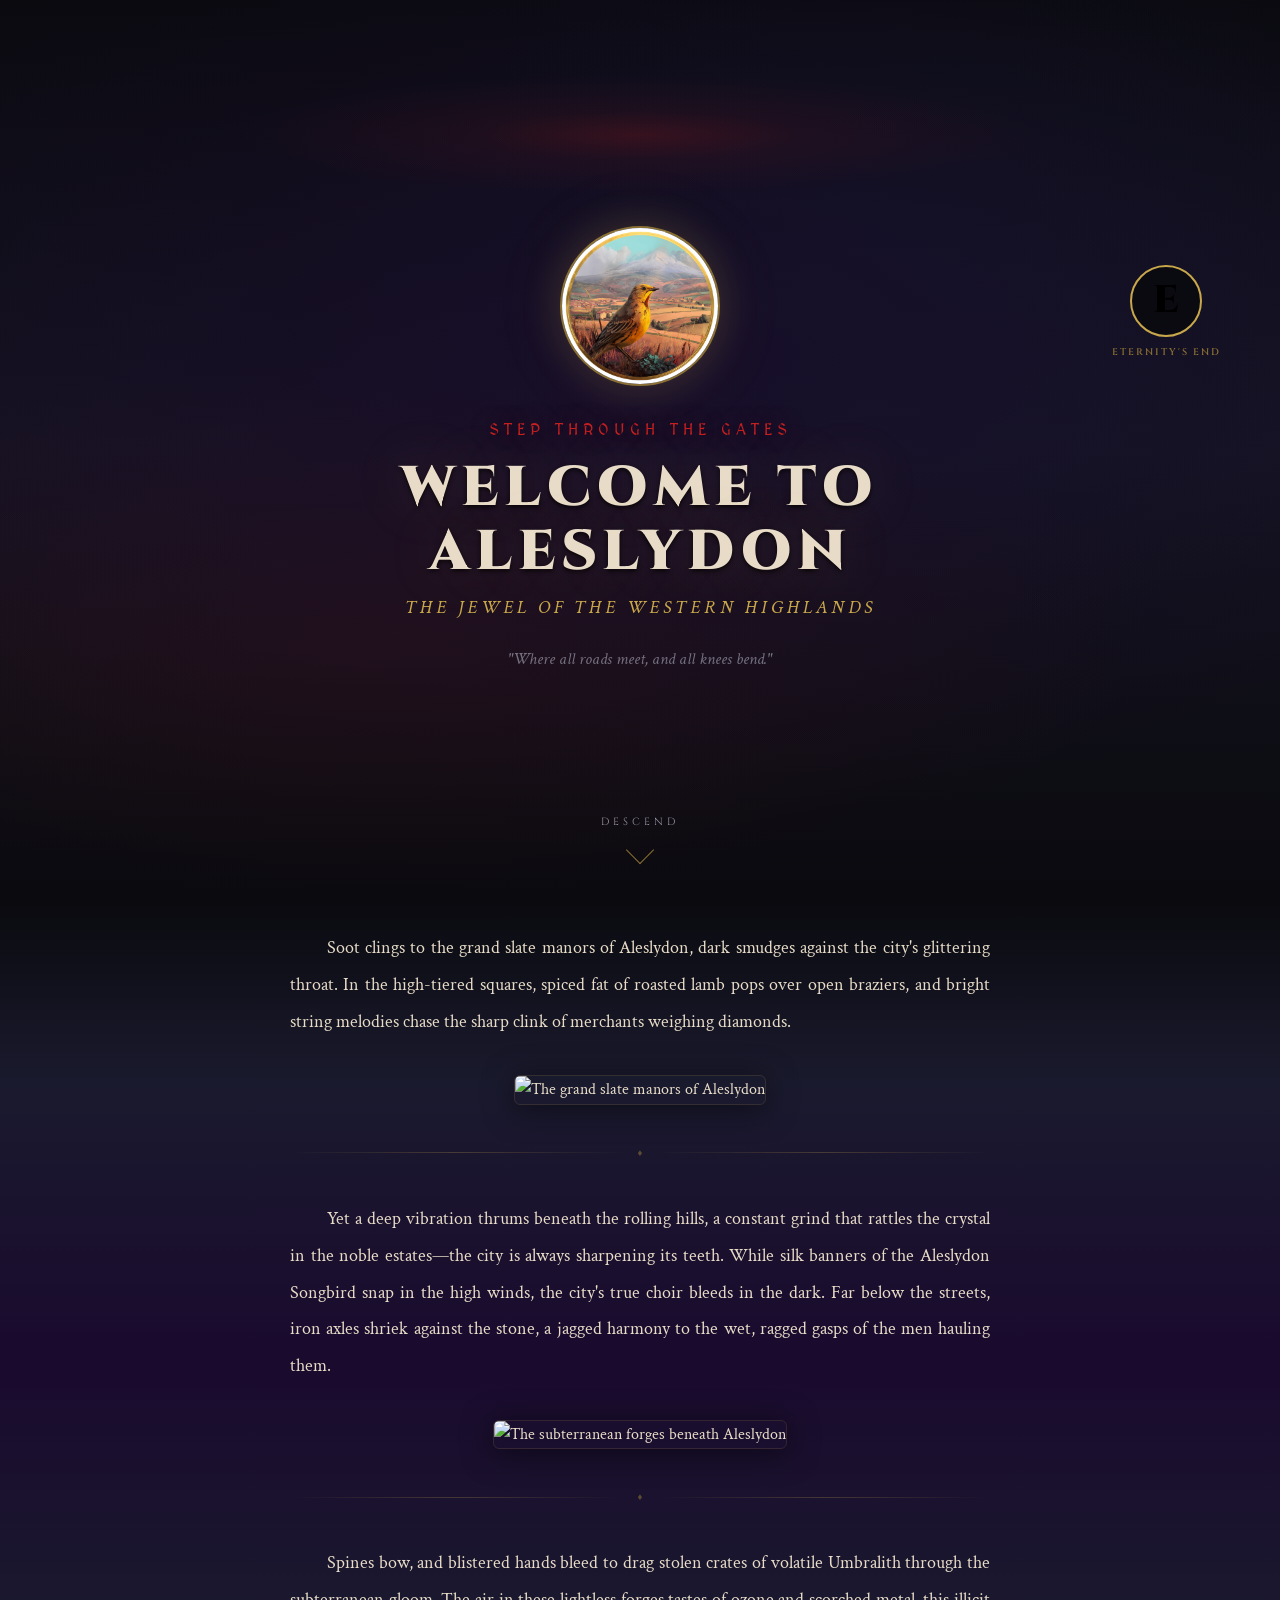
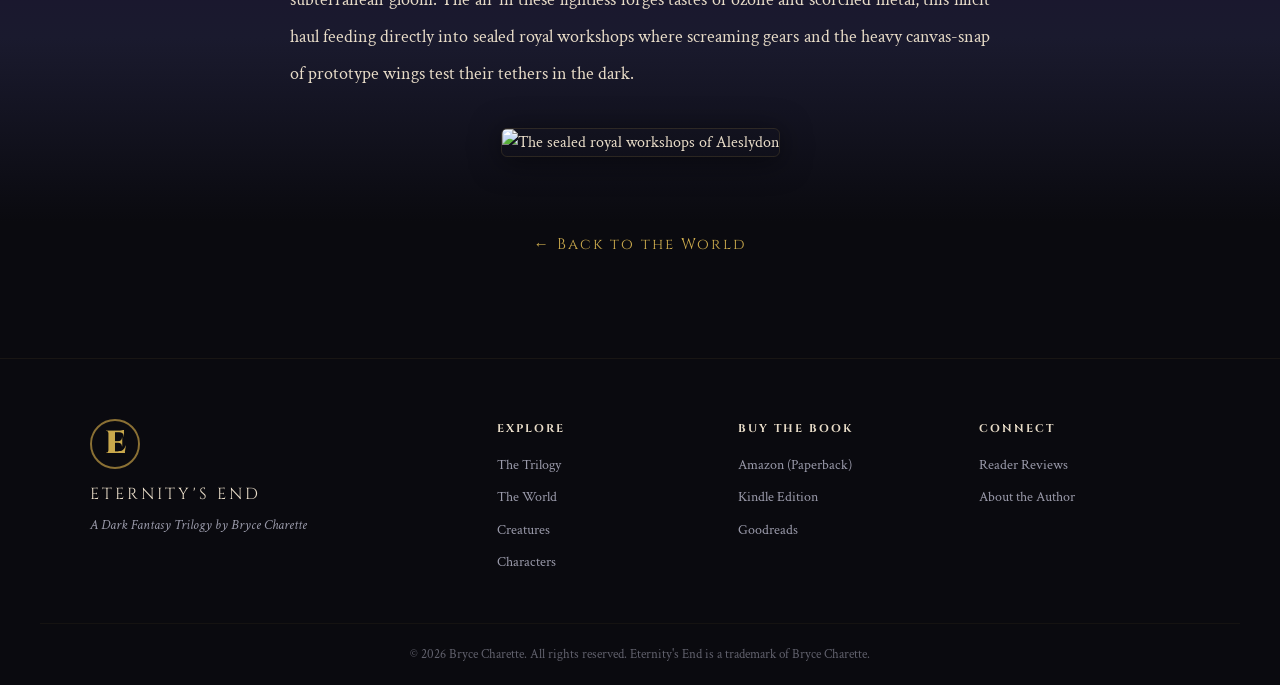
==== commit f053e78a: "Fix nav: start collapsed on secondary pages, add Join the Alliance tab - Remove 'expanded' class fro" ====
--- a/aleslydon.html
+++ b/aleslydon.html
@@ -19,7 +19,7 @@
                 <span class="nav-logo-e">E</span>
             </button>
             <a href="index.html" class="logo-nav-title">Eternity's End</a>
-            <ul class="nav-links expanded" id="nav-links">
+            <ul class="nav-links" id="nav-links">
                 <li style="--i:0"><a href="index.html">Home</a></li>
                 <li style="--i:1"><a href="index.html#books">The Trilogy</a></li>
                 <li style="--i:2"><a href="index.html#world">The World</a></li>
@@ -27,6 +27,7 @@
                 <li style="--i:4"><a href="index.html#characters">Characters</a></li>
                 <li style="--i:5"><a href="index.html#reviews">Reviews</a></li>
                 <li style="--i:6"><a href="index.html#author">Author</a></li>
+                <li style="--i:7"><a href="index.html#" class="nav-cta">Join the Alliance</a></li>
             </ul>
         </div>
     </nav>
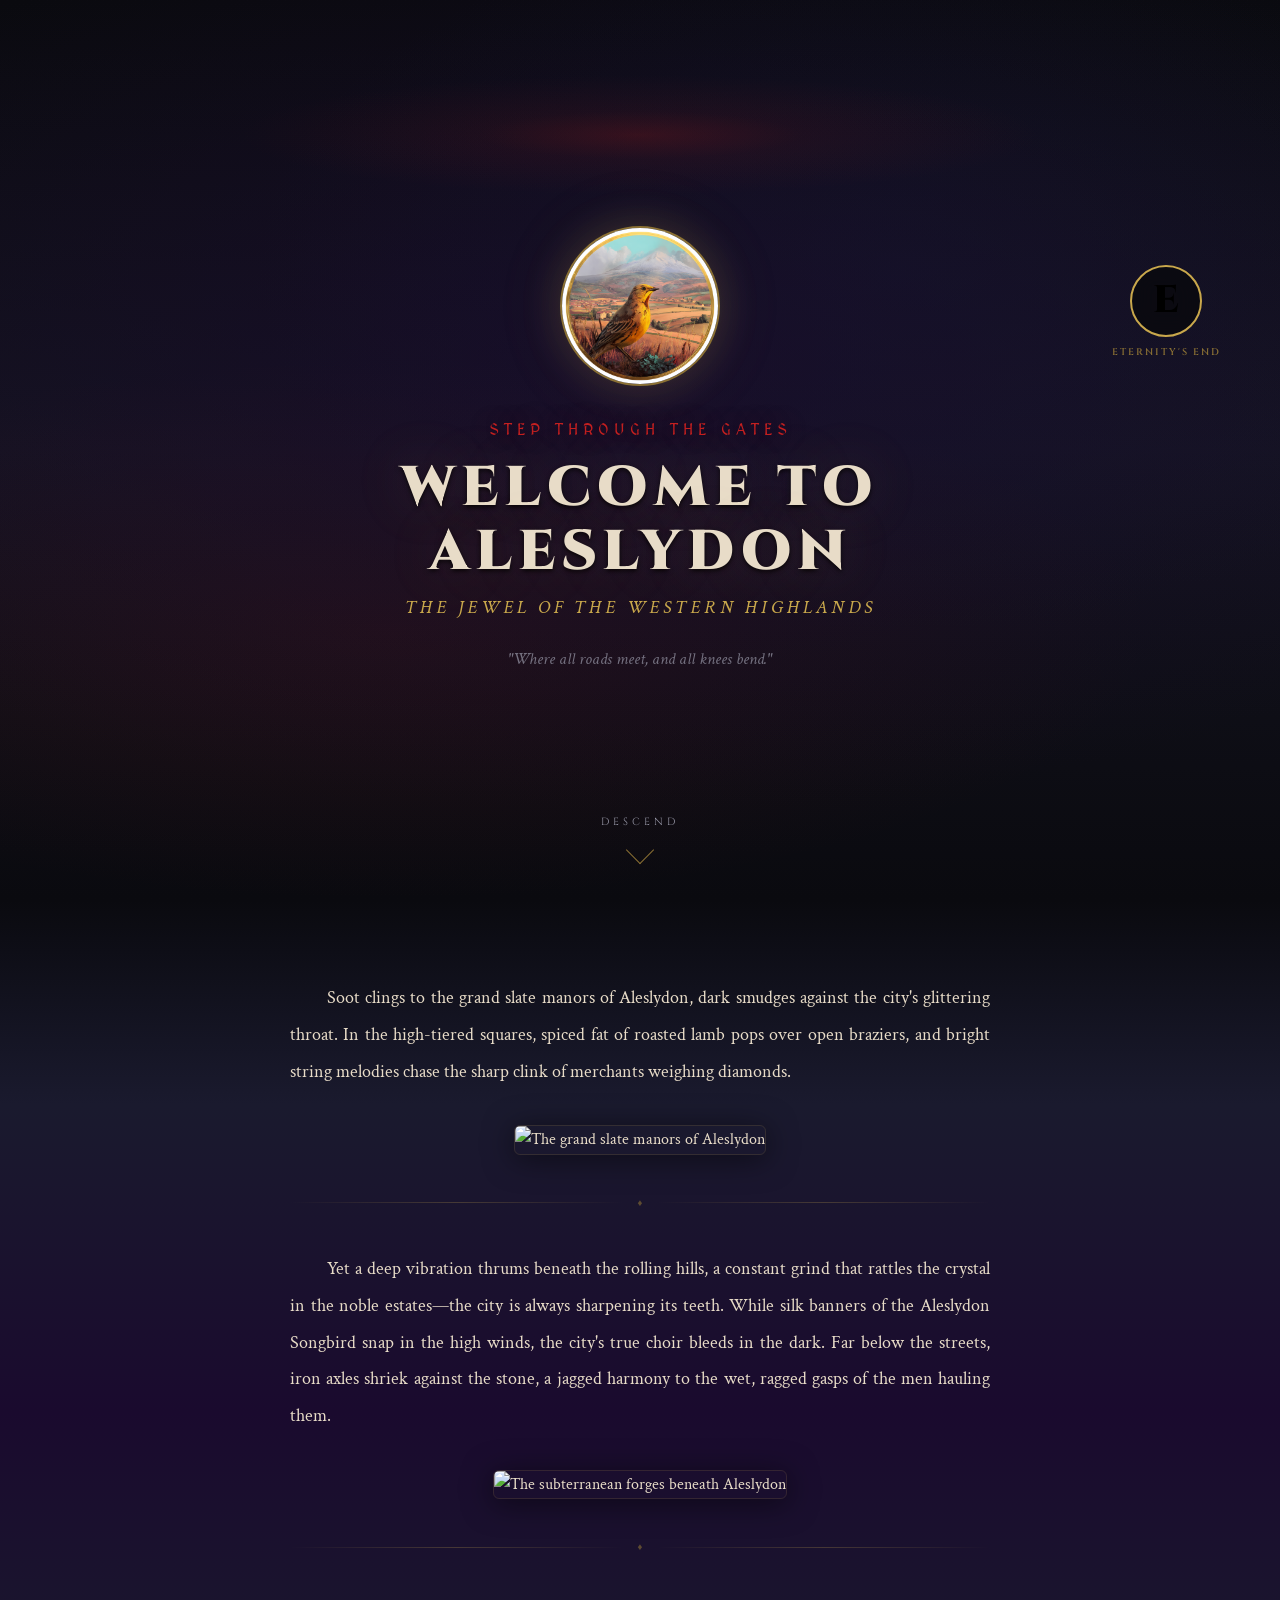
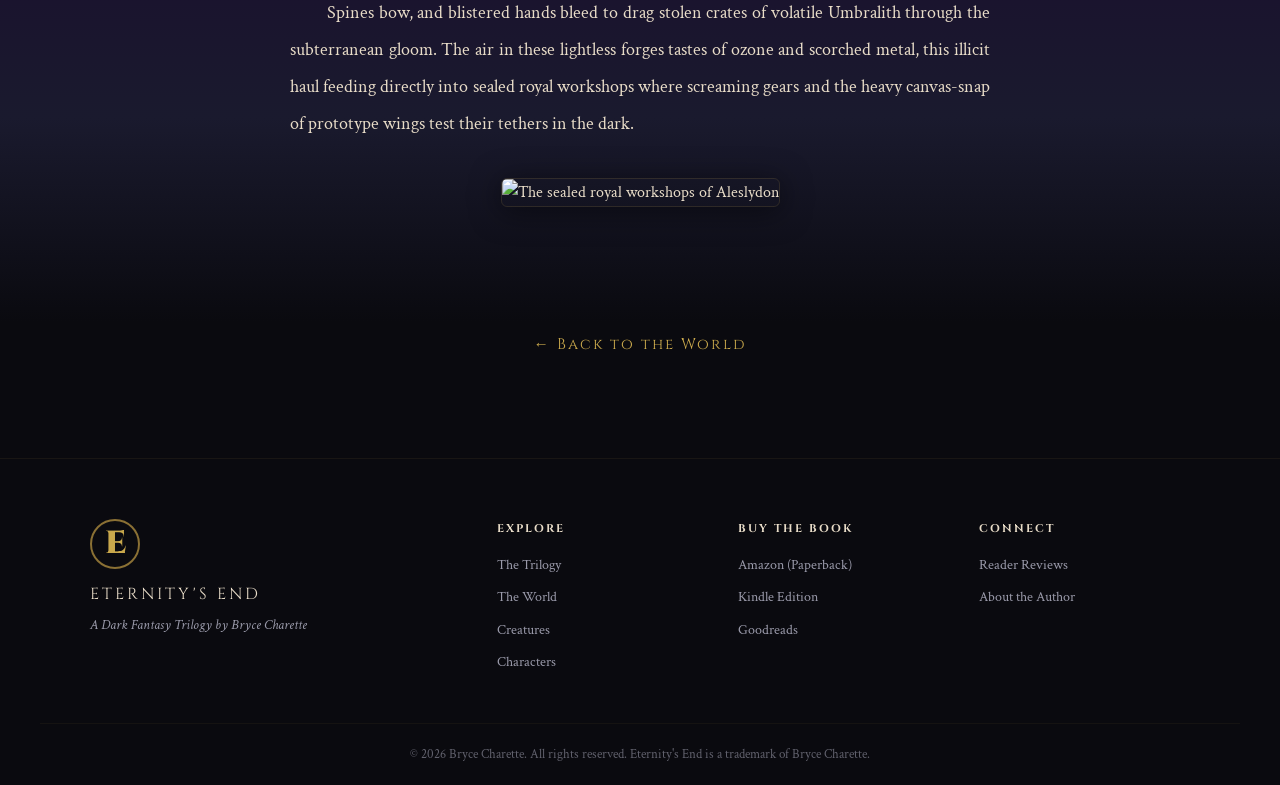
==== commit f00f9fe3: "Make desktop nav draggable with hover hint - Nav logo hub can now be click-and-dragged to any positi" ====
--- a/aleslydon.html
+++ b/aleslydon.html
@@ -15,10 +15,14 @@
 
     <nav id="main-nav">
         <div class="logo-nav-container">
+            <span class="nav-drag-hint">hold &amp; drag</span>
             <button class="logo-nav-trigger" id="nav-logo-btn" aria-label="Toggle navigation menu">
                 <span class="nav-logo-e">E</span>
             </button>
             <a href="index.html" class="logo-nav-title">Eternity's End</a>
+            <button class="nav-toggle" aria-label="Toggle navigation">
+                <span></span><span></span><span></span>
+            </button>
             <ul class="nav-links" id="nav-links">
                 <li style="--i:0"><a href="index.html">Home</a></li>
                 <li style="--i:1"><a href="index.html#books">The Trilogy</a></li>
--- a/css/styles.css
+++ b/css/styles.css
@@ -40,7 +40,7 @@
     --font-accent: 'MedievalSharp', cursive;
 
     --nav-height: 70px;
-    --section-padding: 30px 0;
+    --section-padding: 80px 0;
 }
 
 /* ---- Reset & Base ---- */
@@ -200,6 +200,46 @@
     flex-direction: column;
     align-items: center;
     pointer-events: auto;
+    position: relative;
+}
+
+/* ---- Drag Hint (desktop only) ---- */
+.nav-drag-hint {
+    position: absolute;
+    top: -6px;
+    right: -10px;
+    font-family: var(--font-display);
+    font-size: 0.5rem;
+    letter-spacing: 1px;
+    text-transform: uppercase;
+    color: var(--gold-dim);
+    background: rgba(10, 10, 15, 0.9);
+    border: 1px solid rgba(201, 168, 76, 0.2);
+    padding: 3px 8px;
+    border-radius: 3px;
+    white-space: nowrap;
+    opacity: 0;
+    pointer-events: none;
+    transition: opacity 0.3s ease;
+    z-index: 20;
+}
+
+.logo-nav-container:hover .nav-drag-hint {
+    opacity: 1;
+}
+
+/* While dragging, hide the hint and use grab cursor */
+.logo-nav-container.is-dragging .nav-drag-hint {
+    opacity: 0;
+}
+
+.logo-nav-container.is-dragging {
+    cursor: grabbing;
+}
+
+.logo-nav-container.is-dragging .logo-nav-trigger:hover {
+    transform: none;
+    box-shadow: none;
 }
 
 /* ---- The "E" Trigger Button ---- */
@@ -345,6 +385,24 @@
     background: rgba(201, 168, 76, 0.25) !important;
 }
 
+/* ---- Mobile Hamburger (hidden on desktop) ---- */
+.nav-toggle {
+    display: none;
+    flex-direction: column;
+    gap: 5px;
+    background: none;
+    border: none;
+    cursor: pointer;
+    padding: 5px;
+}
+.nav-toggle span {
+    display: block;
+    width: 25px;
+    height: 2px;
+    background: var(--bone);
+    transition: all 0.3s ease;
+}
+
 /* ---- Sections Common ---- */
 .section {
     position: relative;
@@ -354,7 +412,7 @@
 
 .section-header {
     text-align: center;
-    margin-bottom: 35px;
+    margin-bottom: 50px;
     position: relative;
     z-index: 2;
 }
@@ -717,7 +775,7 @@
    ============================================ */
 .books-section {
     background: linear-gradient(180deg, var(--void) 0%, var(--charcoal) 20%, var(--charcoal) 80%, var(--void) 100%);
-    padding-top: 40px;
+    padding-top: 80px;
 }
 
 .books-tabs {
@@ -1016,7 +1074,7 @@
    ============================================ */
 .world-section {
     background: linear-gradient(180deg, var(--void) 0%, var(--midnight) 15%, var(--void-purple) 50%, var(--midnight) 85%, var(--void) 100%);
-    padding-top: 40px;
+    padding-top: 80px;
 }
 
 .world-parallax {
@@ -1038,7 +1096,7 @@
     grid-template-columns: 1fr 1.35fr;
     gap: 50px;
     align-items: start;
-    margin-bottom: 50px;
+    margin-bottom: 70px;
 }
 
 .world-text h3 {
@@ -1266,7 +1324,7 @@
    ============================================ */
 .creatures-section {
     background: linear-gradient(180deg, var(--void) 0%, var(--charcoal) 15%, var(--charcoal) 85%, var(--void) 100%);
-    padding-top: 40px;
+    padding-top: 80px;
 }
 
 .creatures-grid {
@@ -1469,7 +1527,7 @@
    ============================================ */
 .characters-section {
     background: linear-gradient(180deg, var(--void) 0%, var(--void-purple) 30%, var(--midnight) 70%, var(--void) 100%);
-    padding-top: 40px;
+    padding-top: 80px;
 }
 
 .characters-parallax {
@@ -1572,7 +1630,7 @@
    ============================================ */
 .reviews-section {
     background: linear-gradient(180deg, var(--void) 0%, var(--charcoal) 20%, var(--charcoal) 80%, var(--void) 100%);
-    padding-top: 40px;
+    padding-top: 80px;
 }
 
 /* -- Carousel layout -- */
@@ -1751,7 +1809,7 @@
    ============================================ */
 .author-section {
     background: linear-gradient(180deg, var(--void) 0%, var(--midnight) 30%, var(--midnight) 70%, var(--void) 100%);
-    padding-top: 40px;
+    padding-top: 80px;
 }
 
 .author-parallax {
@@ -2265,14 +2323,12 @@
 }
 
 .lore-block {
-    opacity: 0;
-    transform: translateY(30px);
-    transition: opacity 0.8s ease, transform 0.8s ease;
+    opacity: 0.85;
+    transition: opacity 0.6s ease;
 }
 
 .lore-block.revealed {
     opacity: 1;
-    transform: translateY(0);
 }
 
 .lore-block p {
@@ -2286,14 +2342,12 @@
 .lore-image {
     margin: 35px 0;
     text-align: center;
-    opacity: 0;
-    transform: translateY(30px);
-    transition: opacity 0.8s ease, transform 0.8s ease;
+    opacity: 0.85;
+    transition: opacity 0.6s ease;
 }
 
 .lore-image.revealed {
     opacity: 1;
-    transform: translateY(0);
 }
 
 .lore-image img {
@@ -2428,196 +2482,565 @@
 }
 
 /* ============================================
-   CHARACTERS PAGE
+   CHARACTERS PAGE — Carousel & Detail
    ============================================ */
-.location-hero.characters-hero {
-    height: auto;
-    min-height: unset;
-    padding: 140px 20px 60px;
-}
-
-/* -- Scroll nudge arrows -- */
-.scroll-nudge {
+
+/* -- Intro Header -- */
+.char-intro {
+    text-align: center;
+    padding-top: 30px;
+    margin-bottom: 40px;
+}
+
+.char-intro-title {
+    font-family: var(--font-display);
+    font-size: 1.1rem;
+    font-weight: 600;
+    letter-spacing: 5px;
+    text-transform: uppercase;
+    color: var(--gold);
+    margin-bottom: 8px;
+}
+
+.char-intro-sub {
+    font-family: var(--font-body);
+    font-size: 0.95rem;
+    font-style: italic;
+    color: var(--ash);
+    letter-spacing: 1px;
+}
+
+/* -- Carousel Section -- */
+.char-carousel-section {
+    padding: 120px 0 40px;
+    background: linear-gradient(180deg, var(--void) 0%, var(--void-purple) 40%, var(--midnight) 80%, var(--charcoal) 100%);
+    overflow: hidden;
+}
+
+.char-carousel-wrap {
+    position: relative;
+    display: flex;
+    align-items: center;
+    justify-content: center;
+    max-width: 1200px;
+    margin: 0 auto;
+    padding: 0 60px;
+}
+
+.carousel-viewport {
+    position: relative;
+    width: 100%;
+    height: 370px;
+    overflow: hidden;
+}
+
+.carousel-card {
     position: absolute;
-    top: 260px;
-    z-index: 2;
-    animation: nudge-pulse 2.5s ease-in-out infinite;
-}
-
-.scroll-nudge-left {
-    left: 30px;
-}
-
-.scroll-nudge-right {
-    right: 30px;
-}
-
-.nudge-arrow {
-    display: block;
-    font-size: 3.6rem;
-    color: rgba(201, 168, 76, 0.5);
-    text-shadow: 0 0 12px rgba(201, 168, 76, 0.3);
-    line-height: 1;
-}
-
-@keyframes nudge-pulse {
-    0%, 100% {
-        transform: translateY(0);
-        opacity: 0.4;
-        text-shadow: 0 0 8px rgba(201, 168, 76, 0.15);
-    }
-    50% {
-        transform: translateY(8px);
-        opacity: 1;
-        text-shadow: 0 4px 16px rgba(201, 168, 76, 0.5), 0 2px 8px rgba(201, 168, 76, 0.3);
-    }
-}
-
-.characters-page-section {
-    position: relative;
-    background: linear-gradient(180deg, var(--void) 0%, var(--void-purple) 30%, var(--midnight) 70%, var(--void) 100%);
-    padding-top: 40px;
-    padding-bottom: 100px;
-}
-
-.characters-page-grid {
-    max-width: 1100px;
-    margin: 0 auto;
-    padding: 0 30px;
-    display: grid;
-    grid-template-columns: repeat(auto-fill, minmax(300px, 1fr));
-    gap: 40px;
-}
-
-.char-page-card {
-    background: rgba(26, 26, 46, 0.5);
-    border: 1px solid rgba(201, 168, 76, 0.1);
-    transition: all 0.4s ease;
+    left: 50%;
+    top: 50%;
+    width: 200px;
+    cursor: pointer;
+    transition: transform 0.6s cubic-bezier(0.25, 0.1, 0.25, 1),
+                opacity 0.6s ease,
+                filter 0.6s ease;
+    user-select: none;
+}
+
+.carousel-card-portrait {
+    width: 100%;
+    aspect-ratio: 3 / 4;
+    border-radius: 10px;
     overflow: hidden;
-}
-
-.char-page-card:hover {
-    border-color: rgba(201, 168, 76, 0.3);
-    box-shadow: 0 10px 40px rgba(0, 0, 0, 0.3);
-    transform: translateY(-4px);
-}
-
-/* -- Portrait image carousel -- */
-.char-page-portrait {
-    position: relative;
-    width: 100%;
-    padding-top: 133.33%; /* 4:3 tall = 4/3 * 100 */
-    overflow: hidden;
-    background: rgba(10, 10, 15, 0.6);
-}
-
-.char-page-images {
-    position: absolute;
-    top: 0;
-    left: 0;
-    width: 100%;
-    height: 100%;
-}
-
-.char-page-img {
-    position: absolute;
-    top: 0;
-    left: 0;
+    border: 2px solid rgba(201, 168, 76, 0.08);
+    background: rgba(10, 10, 15, 0.5);
+    transition: border-color 0.5s ease, box-shadow 0.5s ease;
+}
+
+.carousel-card.is-active .carousel-card-portrait {
+    border-color: rgba(201, 168, 76, 0.35);
+    box-shadow: 0 0 50px rgba(201, 168, 76, 0.12),
+                0 25px 60px rgba(0, 0, 0, 0.5);
+}
+
+.carousel-card-portrait img {
     width: 100%;
     height: 100%;
     object-fit: cover;
-    opacity: 0;
-    transition: opacity 0.6s ease;
-}
-
-.char-page-img.active {
-    opacity: 1;
-}
-
-/* -- Arrow buttons -- */
-.char-page-arrow {
+    display: block;
+}
+
+.carousel-card-name {
+    font-family: var(--font-display);
+    font-size: 0.7rem;
+    font-weight: 600;
+    letter-spacing: 3px;
+    text-transform: uppercase;
+    color: var(--ash);
+    text-align: center;
+    margin-top: 14px;
+    transition: color 0.5s ease;
+}
+
+.carousel-card.is-active .carousel-card-name {
+    color: var(--bone);
+}
+
+/* -- Carousel Navigation Arrows -- */
+.carousel-nav {
     position: absolute;
     top: 50%;
     transform: translateY(-50%);
-    background: rgba(10, 10, 15, 0.6);
-    border: 1px solid rgba(201, 168, 76, 0.2);
-    color: var(--gold);
-    font-size: 1.6rem;
-    width: 36px;
-    height: 48px;
-    cursor: pointer;
-    opacity: 0;
-    transition: opacity 0.3s ease, background 0.3s ease;
-    z-index: 2;
+    z-index: 15;
+    background: rgba(10, 10, 15, 0.5);
+    border: 1px solid rgba(201, 168, 76, 0.15);
+    border-radius: 50%;
+    width: 44px;
+    height: 44px;
     display: flex;
     align-items: center;
     justify-content: center;
-    line-height: 1;
-    padding: 0;
-}
-
-.char-page-portrait:hover .char-page-arrow {
-    opacity: 1;
-}
-
-.char-page-arrow:hover {
-    background: rgba(201, 168, 76, 0.15);
-}
-
-.char-arrow-left {
-    left: 0;
-}
-
-.char-arrow-right {
-    right: 0;
-}
-
-/* -- Dot indicators -- */
-.char-page-dots {
-    position: absolute;
-    bottom: 12px;
-    left: 50%;
-    transform: translateX(-50%);
-    display: flex;
-    gap: 8px;
-    z-index: 2;
-}
-
-.char-dot {
+    color: var(--gold-dim);
+    cursor: pointer;
+    transition: all 0.3s ease;
+}
+
+.carousel-nav:hover {
+    background: rgba(201, 168, 76, 0.1);
+    border-color: rgba(201, 168, 76, 0.35);
+    color: var(--gold);
+}
+
+.carousel-prev {
+    left: 10px;
+}
+
+.carousel-next {
+    right: 10px;
+}
+
+/* -- Carousel Dot Indicators -- */
+.carousel-dots {
+    display: flex;
+    justify-content: center;
+    gap: 10px;
+    margin-top: 30px;
+    padding-bottom: 10px;
+}
+
+.carousel-dot {
     width: 8px;
     height: 8px;
     border-radius: 50%;
-    border: 1px solid rgba(201, 168, 76, 0.5);
+    border: 1px solid rgba(201, 168, 76, 0.3);
     background: transparent;
     cursor: pointer;
     padding: 0;
-    transition: background 0.3s ease;
-}
-
-.char-dot.active {
+    transition: all 0.4s ease;
+}
+
+.carousel-dot.is-active {
     background: var(--gold);
-}
-
-/* -- Info section -- */
-.char-page-info {
-    padding: 20px 25px 25px;
-    text-align: center;
-}
-
-.char-page-info h3 {
-    font-family: var(--font-display);
-    font-size: 1.2rem;
+    border-color: var(--gold);
+    box-shadow: 0 0 8px rgba(201, 168, 76, 0.4);
+}
+
+/* -- Detail Section -- */
+.char-detail-section {
+    background: linear-gradient(180deg, var(--charcoal) 0%, var(--void) 15%, var(--void) 100%);
+    padding: 60px 0 80px;
+    position: relative;
+}
+
+.char-detail-inner {
+    max-width: 1200px;
+    margin: 0 auto;
+    padding: 0 40px;
+    position: relative;
+}
+
+.char-social-link {
+    display: block;
+    text-align: right;
+    font-family: var(--font-body);
+    font-size: 0.8rem;
+    color: var(--ash);
+    text-decoration: none;
+    letter-spacing: 0.5px;
+    margin-bottom: 30px;
+    transition: color 0.3s ease;
+}
+
+.char-social-link:hover {
+    color: var(--gold);
+}
+
+/* -- Detail Grid (Three Columns) -- */
+.char-detail-grid {
+    display: grid;
+    grid-template-columns: 280px 1fr 280px;
+    gap: 50px;
+    transition: opacity 0.3s ease;
+}
+
+.char-detail-grid.is-transitioning {
+    opacity: 0;
+}
+
+/* -- Left Column: Lore -- */
+.char-col-lore {
+    padding-top: 10px;
+}
+
+.char-lore-heading {
+    font-family: var(--font-display);
+    font-size: 1.8rem;
+    font-weight: 700;
     color: var(--bone);
     letter-spacing: 2px;
-    margin-bottom: 8px;
-}
-
-.char-page-desc {
+    margin-bottom: 24px;
+}
+
+.char-lore-body {
+    max-height: 280px;
+    overflow: hidden;
+    position: relative;
+    transition: max-height 0.5s ease;
+}
+
+.char-lore-body::after {
+    content: '';
+    position: absolute;
+    bottom: 0;
+    left: 0;
+    right: 0;
+    height: 60px;
+    background: linear-gradient(transparent, var(--void));
+    pointer-events: none;
+    transition: opacity 0.3s ease;
+}
+
+.char-lore-body.is-expanded {
+    max-height: 1000px;
+}
+
+.char-lore-body.is-expanded::after {
+    opacity: 0;
+}
+
+#char-lore-text {
     font-family: var(--font-body);
-    font-size: 0.9rem;
+    font-size: 1rem;
+    line-height: 1.85;
     color: var(--ash);
-    line-height: 1.7;
-    font-style: italic;
+}
+
+.char-read-more-wrap {
+    display: flex;
+    align-items: center;
+    gap: 12px;
+    margin-top: 20px;
+}
+
+.read-more-line {
+    flex: 1;
+    height: 1px;
+    background: linear-gradient(90deg, var(--gold-dim), transparent);
+}
+
+.char-read-more-btn {
+    font-family: var(--font-body);
+    font-size: 0.85rem;
+    color: var(--gold);
+    background: none;
+    border: none;
+    cursor: pointer;
+    letter-spacing: 1px;
+    white-space: nowrap;
+    transition: color 0.3s ease;
+    padding: 0;
+}
+
+.char-read-more-btn:hover {
+    color: var(--gold-bright);
+}
+
+/* -- Center Column: Artwork -- */
+.char-col-artwork {
+    display: flex;
+    flex-direction: column;
+    align-items: center;
+}
+
+.char-art-frame {
+    width: 100%;
+    max-width: 420px;
+    aspect-ratio: 3 / 4;
+    border-radius: 8px;
+    overflow: hidden;
+    position: relative;
+    border: 1px solid rgba(201, 168, 76, 0.1);
+    box-shadow: 0 20px 60px rgba(0, 0, 0, 0.5);
+}
+
+.char-art-frame img {
+    width: 100%;
+    height: 100%;
+    object-fit: cover;
+    display: block;
+    transition: opacity 0.4s ease;
+}
+
+.char-art-name {
+    font-family: var(--font-display);
+    font-size: 1.6rem;
+    font-weight: 700;
+    letter-spacing: 6px;
+    text-transform: uppercase;
+    color: var(--gold);
+    text-align: center;
+    margin-top: 20px;
+    text-shadow: 0 0 30px rgba(201, 168, 76, 0.3);
+}
+
+/* -- Right Column: Attributes -- */
+.char-col-attrs {
+    padding-top: 10px;
+}
+
+.char-callouts {
+    margin-bottom: 30px;
+}
+
+.callout-item {
+    position: relative;
+    padding-left: 55px;
+    margin-bottom: 28px;
+    opacity: 0;
+    transform: translateX(15px);
+    transition: opacity 0.4s ease, transform 0.4s ease;
+}
+
+.callout-item.is-visible {
+    opacity: 1;
+    transform: translateX(0);
+}
+
+.callout-item::before {
+    content: '';
+    position: absolute;
+    left: 0;
+    top: 10px;
+    width: 38px;
+    height: 1px;
+    background: linear-gradient(90deg, rgba(201, 168, 76, 0.2), var(--gold-dim));
+}
+
+.callout-item::after {
+    content: '';
+    position: absolute;
+    left: 40px;
+    top: 6px;
+    width: 7px;
+    height: 7px;
+    border-radius: 50%;
+    border: 1.5px solid var(--gold);
+    background: var(--void);
+}
+
+.callout-label {
+    display: block;
+    font-family: var(--font-display);
+    font-size: 0.6rem;
+    font-weight: 600;
+    letter-spacing: 2.5px;
+    text-transform: uppercase;
+    color: var(--gold-dim);
+    margin-bottom: 3px;
+}
+
+.callout-value {
+    display: block;
+    font-family: var(--font-body);
+    font-size: 0.95rem;
+    color: var(--bone);
+    line-height: 1.4;
+}
+
+/* -- Extra Artwork Thumbnail -- */
+.char-extra-art {
+    width: 100%;
+    max-width: 200px;
+    border-radius: 6px;
+    overflow: hidden;
+    border: 1px solid rgba(201, 168, 76, 0.08);
+    opacity: 0.8;
+    transition: opacity 0.3s ease;
+}
+
+.char-extra-art:hover {
+    opacity: 1;
+}
+
+.char-extra-art img {
+    width: 100%;
+    height: auto;
+    display: block;
+}
+
+/* -- Detail Brand (bottom right) -- */
+.char-detail-brand {
+    display: flex;
+    align-items: center;
+    justify-content: flex-end;
+    gap: 10px;
+    margin-top: 60px;
+}
+
+.brand-logo-e {
+    font-family: var(--font-display);
+    font-size: 1.3rem;
+    font-weight: 700;
+    color: var(--gold);
+    width: 32px;
+    height: 32px;
+    border: 1.5px solid var(--gold-dim);
+    border-radius: 50%;
+    display: flex;
+    align-items: center;
+    justify-content: center;
+}
+
+.brand-logo-title {
+    font-family: var(--font-display);
+    font-size: 0.55rem;
+    font-weight: 600;
+    letter-spacing: 2px;
+    text-transform: uppercase;
+    color: var(--gold-dim);
+}
+
+/* -- Character Page Responsive -- */
+@media (max-width: 1024px) {
+    .char-detail-grid {
+        grid-template-columns: 1fr 1fr;
+        gap: 40px;
+    }
+
+    .char-col-lore {
+        grid-column: 1 / -1;
+        order: 2;
+    }
+
+    .char-col-artwork {
+        order: 0;
+    }
+
+    .char-col-attrs {
+        order: 1;
+    }
+}
+
+@media (max-width: 768px) {
+    .char-carousel-section {
+        padding: 100px 0 30px;
+    }
+
+    .carousel-viewport {
+        height: 320px;
+    }
+
+    .carousel-card {
+        width: 160px;
+    }
+
+    .carousel-nav {
+        width: 36px;
+        height: 36px;
+    }
+
+    .char-detail-section {
+        padding: 40px 0 60px;
+    }
+
+    .char-detail-inner {
+        padding: 0 20px;
+    }
+
+    .char-detail-grid {
+        grid-template-columns: 1fr;
+        gap: 30px;
+    }
+
+    .char-col-lore,
+    .char-col-artwork,
+    .char-col-attrs {
+        grid-column: 1;
+    }
+
+    .char-col-artwork { order: 0; }
+    .char-col-attrs { order: 1; }
+    .char-col-lore { order: 2; }
+
+    .char-lore-heading {
+        font-size: 1.4rem;
+    }
+
+    .char-art-name {
+        font-size: 1.3rem;
+        letter-spacing: 4px;
+    }
+
+    .callout-item {
+        padding-left: 45px;
+    }
+
+    .callout-item::before {
+        width: 28px;
+    }
+
+    .callout-item::after {
+        left: 30px;
+    }
+
+    .char-detail-brand {
+        justify-content: center;
+        margin-top: 40px;
+    }
+}
+
+@media (max-width: 480px) {
+    .char-carousel-section {
+        padding: 90px 0 25px;
+    }
+
+    .char-intro-title {
+        font-size: 0.95rem;
+        letter-spacing: 4px;
+    }
+
+    .carousel-viewport {
+        height: 280px;
+    }
+
+    .carousel-card {
+        width: 140px;
+    }
+
+    .char-carousel-wrap {
+        padding: 0 40px;
+    }
+
+    .carousel-nav {
+        width: 32px;
+        height: 32px;
+    }
+
+    .carousel-prev { left: 5px; }
+    .carousel-next { right: 5px; }
+
+    .char-art-frame {
+        max-width: 300px;
+    }
 }
 
 /* -- Location page responsive -- */
@@ -2657,16 +3080,1050 @@
 }
 
 /* ============================================
+   GREAT WAR PAGE
+   ============================================ */
+
+/* -- Hero -- */
+.gw-hero {
+    position: relative;
+    height: 65vh;
+    min-height: 420px;
+    display: flex;
+    align-items: center;
+    justify-content: center;
+    overflow: hidden;
+}
+
+.gw-hero-bg {
+    position: absolute;
+    inset: 0;
+    background: radial-gradient(ellipse at 50% 30%, rgba(80, 30, 15, 0.25) 0%, transparent 60%),
+                radial-gradient(ellipse at 30% 60%, rgba(60, 20, 40, 0.15) 0%, transparent 50%),
+                radial-gradient(ellipse at 70% 70%, rgba(20, 30, 60, 0.15) 0%, transparent 50%),
+                var(--void);
+    background-size: cover;
+    background-position: center 30%;
+    background-repeat: no-repeat;
+}
+
+.gw-hero-overlay {
+    position: absolute;
+    inset: 0;
+    background: linear-gradient(
+        180deg,
+        rgba(10, 10, 15, 0.35) 0%,
+        rgba(10, 10, 15, 0.5) 40%,
+        rgba(10, 10, 15, 0.75) 70%,
+        var(--void) 100%
+    );
+}
+
+.gw-hero-content {
+    position: relative;
+    z-index: 2;
+    text-align: center;
+    padding: 0 20px;
+}
+
+.gw-hero-eyebrow {
+    display: block;
+    font-family: var(--font-display);
+    font-size: 0.7rem;
+    font-weight: 600;
+    letter-spacing: 5px;
+    text-transform: uppercase;
+    color: var(--gold-dim);
+    margin-bottom: 14px;
+}
+
+.gw-hero-title {
+    font-family: var(--font-display);
+    font-size: 4rem;
+    font-weight: 900;
+    letter-spacing: 12px;
+    text-transform: uppercase;
+    color: var(--bone);
+    line-height: 1.1;
+    animation: gw-title-glow 4s ease-in-out infinite alternate;
+}
+
+@keyframes gw-title-glow {
+    from { text-shadow: 0 0 40px rgba(201, 168, 76, 0.15), 0 0 80px rgba(201, 168, 76, 0.05); }
+    to   { text-shadow: 0 0 60px rgba(201, 168, 76, 0.3), 0 0 100px rgba(201, 168, 76, 0.1); }
+}
+
+.gw-hero-rule {
+    display: flex;
+    align-items: center;
+    justify-content: center;
+    gap: 0;
+    margin: 18px auto;
+    width: 140px;
+}
+
+.gw-hero-rule-line {
+    flex: 1;
+    height: 1px;
+    background: var(--gold-dim);
+}
+
+.gw-hero-rule-diamond {
+    width: 8px;
+    height: 8px;
+    background: var(--gold);
+    transform: rotate(45deg);
+    flex-shrink: 0;
+    margin: 0 10px;
+}
+
+.gw-hero-subtitle {
+    font-family: var(--font-body);
+    font-size: 1.05rem;
+    font-style: italic;
+    color: var(--ash);
+    letter-spacing: 2px;
+}
+
+.gw-hero-scroll {
+    position: absolute;
+    bottom: 40px;
+    left: 50%;
+    transform: translateX(-50%);
+    font-size: 2rem;
+    color: var(--gold-dim);
+    animation: gw-scroll-bob 2.5s ease-in-out infinite;
+    z-index: 2;
+}
+
+@keyframes gw-scroll-bob {
+    0%, 100% { opacity: 0.3; transform: translateX(-50%) translateY(0); }
+    50%      { opacity: 0.8; transform: translateX(-50%) translateY(10px); }
+}
+
+/* -- Desktop/Mobile timeline split -- */
+/* Desktop: show inline timeline, hide mobile link */
+.gw-mobile-link { display: none; }
+.gw-desktop-timeline {
+    display: block;
+    /* Break out of the constrained .world-content container to use full viewport width */
+    width: 100vw;
+    position: relative;
+    left: 50%;
+    margin-left: -50vw;
+}
+
+@media (max-width: 768px) {
+    .gw-mobile-link { display: block; }
+    .gw-desktop-timeline { display: none; }
+}
+
+/* -- Prologue -- */
+.gw-prologue {
+    padding: 40px 20px 45px;
+    background: transparent;
+    text-align: center;
+}
+
+.gw-prologue-inner {
+    max-width: 720px;
+    margin: 0 auto;
+}
+
+.gw-prologue-text {
+    font-family: var(--font-body);
+    font-size: 1.05rem;
+    line-height: 1.75;
+    color: var(--ash);
+    margin-bottom: 20px;
+}
+
+.gw-prologue-hook {
+    font-family: var(--font-body);
+    font-size: 1.1rem;
+    font-style: italic;
+    color: var(--gold);
+    letter-spacing: 1px;
+}
+
+/* -- Era Headers -- */
+.gw-era-header {
+    position: relative;
+    padding: 45px 20px;
+    text-align: center;
+    overflow: hidden;
+    background: linear-gradient(180deg, var(--void) 0%, rgba(26, 26, 46, 0.35) 50%, var(--void) 100%);
+}
+
+.gw-era-header.era-i {
+    background: linear-gradient(180deg, var(--void) 0%, rgba(120, 50, 20, 0.1) 50%, var(--void) 100%);
+}
+
+.gw-era-header.era-ii {
+    background: linear-gradient(180deg, var(--void) 0%, rgba(70, 20, 60, 0.12) 50%, var(--void) 100%);
+}
+
+.gw-era-header.era-iii {
+    background: linear-gradient(180deg, var(--void) 0%, rgba(20, 35, 70, 0.12) 50%, var(--void) 100%);
+}
+
+.gw-era-header.era-iv {
+    background: linear-gradient(180deg, var(--void) 0%, rgba(100, 30, 10, 0.12) 50%, var(--void) 100%);
+}
+
+.gw-era-numeral {
+    font-family: var(--font-display);
+    font-size: 8rem;
+    font-weight: 900;
+    color: rgba(201, 168, 76, 0.035);
+    position: absolute;
+    top: 50%;
+    left: 50%;
+    transform: translate(-50%, -50%);
+    pointer-events: none;
+    line-height: 1;
+    letter-spacing: 20px;
+}
+
+.gw-era-divider {
+    display: flex;
+    align-items: center;
+    justify-content: center;
+    margin-bottom: 16px;
+}
+
+.gw-era-line {
+    width: 50px;
+    height: 1px;
+    background: var(--gold-dim);
+}
+
+.gw-era-diamond {
+    width: 7px;
+    height: 7px;
+    background: var(--gold);
+    transform: rotate(45deg);
+    flex-shrink: 0;
+    margin: 0 14px;
+}
+
+.gw-era-title {
+    font-family: var(--font-display);
+    font-size: 1.6rem;
+    font-weight: 700;
+    color: var(--gold);
+    letter-spacing: 5px;
+    text-transform: uppercase;
+    margin-bottom: 10px;
+    position: relative;
+    z-index: 1;
+}
+
+.gw-era-years {
+    font-family: var(--font-body);
+    font-size: 0.9rem;
+    color: var(--ash);
+    letter-spacing: 4px;
+    position: relative;
+    z-index: 1;
+}
+
+/* -- Inline Era Markers (inside the horizontal track) -- */
+.gw-era-marker {
+    flex: 0 0 auto;
+    display: flex;
+    flex-direction: column;
+    align-items: center;
+    justify-content: flex-start;
+    text-align: center;
+    position: relative;
+    height: 260px;
+    padding: 0 4px 0;
+    margin-top: -20px;
+    margin-left: 18px;
+    top: -25px;
+    left: 140px;
+}
+
+/* Invisible spacer pushes era content into the top half, above the timeline line */
+.gw-era-marker::after {
+    content: '';
+    flex-shrink: 0;
+    flex-grow: 1;
+}
+
+.gw-era-marker .gw-era-numeral {
+    font-family: var(--font-display);
+    font-size: 2rem;
+    font-weight: 900;
+    color: rgba(201, 168, 76, 0.08);
+    line-height: 1;
+    letter-spacing: 2px;
+    position: static;
+    transform: none;
+    pointer-events: none;
+}
+
+.gw-era-marker .gw-era-title {
+    font-family: var(--font-display);
+    font-size: 0.5rem;
+    font-weight: 700;
+    color: var(--gold);
+    letter-spacing: 2px;
+    text-transform: uppercase;
+    margin: 4px 0 2px;
+    line-height: 1.3;
+    white-space: nowrap;
+    position: static;
+    z-index: auto;
+}
+
+.gw-era-marker .gw-era-years {
+    font-family: var(--font-body);
+    font-size: 0.5rem;
+    color: var(--ash);
+    letter-spacing: 1px;
+    position: static;
+    z-index: auto;
+}
+
+/* -- Horizontal Timeline (Desktop) -- */
+.gw-timeline-wrapper {
+    position: relative;
+    background: transparent;
+    overflow: hidden;
+}
+
+/* Edge shadows removed */
+
+.gw-timeline-track {
+    display: flex;
+    align-items: stretch;
+    flex-wrap: nowrap;
+    overflow: hidden;
+    position: relative;
+    padding: 20px 10px 20px 0;
+}
+
+.gw-timeline-track::-webkit-scrollbar {
+    display: none;
+}
+
+/* Horizontal line through the center */
+.gw-timeline-track::before {
+    content: '';
+    position: absolute;
+    top: 50%;
+    left: 0;
+    right: 0;
+    height: 2px;
+    background: linear-gradient(90deg,
+        rgba(201, 168, 76, 0.05) 0%,
+        var(--gold-dim) 3%,
+        var(--gold-dim) 97%,
+        rgba(201, 168, 76, 0.05) 100%
+    );
+    z-index: 1;
+}
+
+/* -- Timeline Entry -- */
+.gw-h-entry {
+    flex: 1 1 0;
+    min-width: 0;
+    display: grid;
+    grid-template-rows: 1fr 14px 1fr;
+    justify-items: center;
+    position: relative;
+    height: 260px;
+    margin-left: -20px;
+}
+
+/* Node */
+.gw-h-node {
+    grid-row: 2;
+    display: flex;
+    align-items: center;
+    justify-content: center;
+    z-index: 3;
+    cursor: pointer;
+    position: relative;
+}
+
+.gw-h-node span {
+    width: 10px;
+    height: 10px;
+    border-radius: 50%;
+    border: 2px solid var(--gold);
+    background: var(--void);
+    box-shadow: 0 0 8px rgba(201, 168, 76, 0.25);
+    transition: all 0.35s ease;
+}
+
+.gw-h-entry:hover .gw-h-node span {
+    background: var(--gold);
+    box-shadow: 0 0 16px rgba(201, 168, 76, 0.6);
+    transform: scale(1.3);
+}
+
+/* -- Timeline Entry Content -- */
+/* No card box — just text and optional thumbnail */
+.gw-h-card {
+    width: 100%;
+    max-width: 100%;
+    display: flex;
+    flex-direction: column;
+    align-items: center;
+    background: none;
+    border: none;
+    cursor: pointer;
+    position: relative;
+    text-align: center;
+    padding: 0 2px;
+}
+
+/* Above: content in top row */
+.gw-h-entry.gw-above .gw-h-card {
+    grid-row: 1;
+    align-self: end;
+    margin-bottom: 8px;
+    justify-content: flex-end;
+}
+
+/* Below: content in bottom row */
+.gw-h-entry.gw-below .gw-h-card {
+    grid-row: 3;
+    align-self: start;
+    margin-top: 8px;
+    justify-content: flex-start;
+}
+
+/* Vertical stem connector */
+.gw-h-entry.gw-above .gw-h-card::after {
+    content: '';
+    position: absolute;
+    bottom: -9px;
+    left: 50%;
+    transform: translateX(-50%);
+    width: 1px;
+    height: 9px;
+    background: var(--gold-dim);
+}
+
+.gw-h-entry.gw-below .gw-h-card::before {
+    content: '';
+    position: absolute;
+    top: -9px;
+    left: 50%;
+    transform: translateX(-50%);
+    width: 1px;
+    height: 9px;
+    background: var(--gold-dim);
+}
+
+/* Hover glow on the text group */
+.gw-h-entry:hover .gw-h-card {
+    filter: drop-shadow(0 0 6px rgba(201, 168, 76, 0.3));
+}
+
+/* Timeline thumbnail — always visible */
+.gw-h-img {
+    width: 48px;
+    height: 48px;
+    overflow: hidden;
+    border-radius: 4px;
+    border: 1px solid rgba(201, 168, 76, 0.2);
+    display: block;
+    flex-shrink: 0;
+    margin-bottom: 4px;
+}
+
+.gw-h-entry.gw-below .gw-h-img {
+    margin-bottom: 0;
+    margin-top: 4px;
+    order: 3;
+}
+
+.gw-h-entry.gw-unlocked .gw-h-img {
+    display: block;
+}
+
+.gw-h-img img {
+    width: 100%;
+    height: 100%;
+    object-fit: cover;
+    display: block;
+}
+
+/* Text — glowing gold */
+.gw-h-date {
+    display: block;
+    font-family: var(--font-display);
+    font-size: 0.5rem;
+    font-weight: 700;
+    letter-spacing: 2px;
+    color: var(--gold);
+    text-shadow: 0 0 8px rgba(201, 168, 76, 0.3);
+    padding: 0;
+}
+
+.gw-h-title {
+    font-family: var(--font-display);
+    font-size: 0.5rem;
+    font-weight: 600;
+    color: var(--gold);
+    text-shadow: 0 0 8px rgba(201, 168, 76, 0.25);
+    letter-spacing: 0.5px;
+    line-height: 1.2;
+    padding: 1px 0 0;
+    margin: 0;
+}
+
+.gw-h-entry:hover .gw-h-title {
+    text-shadow: 0 0 14px rgba(201, 168, 76, 0.6);
+}
+
+/* Detail text — always hidden on desktop (shown in overlay) */
+.gw-h-detail {
+    display: none;
+}
+
+/* -- Entry states (desktop) -- */
+.gw-h-entry.gw-locked {
+    visibility: visible;
+    pointer-events: auto;
+}
+
+.gw-h-entry.gw-active {
+    /* no special animation needed */
+}
+
+/* -- Detail Overlay -- */
+.gw-detail-overlay {
+    position: fixed;
+    top: 0;
+    left: 0;
+    right: 0;
+    bottom: 0;
+    background: rgba(8, 8, 14, 0.92);
+    z-index: 1000;
+    display: flex;
+    align-items: center;
+    justify-content: center;
+    padding: 40px 20px;
+    opacity: 0;
+    pointer-events: none;
+    transition: opacity 0.4s ease;
+}
+
+.gw-detail-overlay.active {
+    opacity: 1;
+    pointer-events: auto;
+}
+
+.gw-detail-panel {
+    max-width: 680px;
+    width: 100%;
+    max-height: 85vh;
+    overflow-y: auto;
+    background: linear-gradient(180deg, rgba(20, 20, 35, 0.98), rgba(12, 12, 22, 0.98));
+    border: 1px solid rgba(201, 168, 76, 0.15);
+    border-radius: 10px;
+    padding: 0;
+    position: relative;
+    transform: translateY(30px) scale(0.96);
+    transition: transform 0.4s ease;
+    scrollbar-width: thin;
+    scrollbar-color: rgba(201, 168, 76, 0.2) transparent;
+}
+
+.gw-detail-overlay.active .gw-detail-panel {
+    transform: translateY(0) scale(1);
+}
+
+.gw-detail-close {
+    position: absolute;
+    top: 16px;
+    right: 16px;
+    width: 36px;
+    height: 36px;
+    background: rgba(10, 10, 18, 0.6);
+    border: 1px solid rgba(201, 168, 76, 0.15);
+    border-radius: 50%;
+    color: var(--ash);
+    font-size: 1.3rem;
+    cursor: pointer;
+    display: flex;
+    align-items: center;
+    justify-content: center;
+    z-index: 2;
+    transition: color 0.3s ease, border-color 0.3s ease;
+    line-height: 1;
+}
+
+.gw-detail-close:hover {
+    color: var(--gold);
+    border-color: var(--gold-dim);
+}
+
+.gw-detail-img-wrap {
+    width: 100%;
+    overflow: hidden;
+    border-radius: 10px 10px 0 0;
+}
+
+.gw-detail-img-wrap img {
+    width: 100%;
+    height: auto;
+    display: block;
+}
+
+.gw-detail-img-wrap:empty {
+    display: none;
+}
+
+.gw-detail-date {
+    display: block;
+    font-family: var(--font-display);
+    font-size: 0.72rem;
+    font-weight: 700;
+    letter-spacing: 4px;
+    color: var(--gold);
+    padding: 24px 32px 0;
+}
+
+.gw-detail-title {
+    font-family: var(--font-display);
+    font-size: 1.4rem;
+    font-weight: 700;
+    color: var(--bone);
+    letter-spacing: 2px;
+    line-height: 1.3;
+    padding: 8px 32px 0;
+    margin: 0;
+}
+
+.gw-detail-body {
+    padding: 16px 32px 32px;
+}
+
+.gw-detail-body p {
+    font-family: var(--font-body);
+    font-size: 0.95rem;
+    line-height: 1.8;
+    color: var(--ash);
+    margin-bottom: 12px;
+}
+
+.gw-detail-body p:last-child {
+    margin-bottom: 0;
+}
+
+/* -- Epilogue -- */
+.gw-epilogue {
+    padding: 45px 20px 60px;
+    text-align: center;
+    background: transparent;
+}
+
+.gw-epilogue-inner {
+    max-width: 600px;
+    margin: 0 auto;
+}
+
+.gw-epilogue-rule {
+    display: flex;
+    align-items: center;
+    justify-content: center;
+    margin-bottom: 28px;
+}
+
+.gw-epilogue-text {
+    font-family: var(--font-body);
+    font-size: 1.05rem;
+    font-style: italic;
+    line-height: 1.8;
+    color: var(--ash);
+    margin-bottom: 28px;
+}
+
+.gw-epilogue-link {
+    font-family: var(--font-display);
+    font-size: 0.75rem;
+    letter-spacing: 3px;
+    text-transform: uppercase;
+    color: var(--gold-dim);
+    text-decoration: none;
+    transition: color 0.3s ease;
+}
+
+.gw-epilogue-link:hover {
+    color: var(--gold);
+}
+
+/* -- Great War Desktop -- */
+@media (min-width: 769px) {
+    .gw-hero {
+        height: 35vh;
+        min-height: 260px;
+    }
+
+    .gw-prologue {
+        padding: 16px 20px 18px;
+    }
+
+    .gw-era-header {
+        padding: 16px 20px;
+    }
+
+    .gw-era-numeral {
+        font-size: 5rem;
+    }
+
+    .gw-epilogue {
+        padding: 18px 20px 25px;
+    }
+
+    .gw-epilogue-rule {
+        margin-bottom: 16px;
+    }
+
+    .gw-epilogue-text {
+        margin-bottom: 16px;
+    }
+}
+
+/* -- Great War Responsive -- */
+@media (max-width: 1024px) {
+    .gw-hero-title {
+        font-size: 3.2rem;
+        letter-spacing: 8px;
+    }
+}
+
+/* -- Mobile: full revert to original vertical scrolling timeline -- */
+@media (max-width: 768px) {
+    .gw-hero {
+        min-height: 360px;
+    }
+
+    .gw-hero-title {
+        font-size: 2.2rem;
+        letter-spacing: 5px;
+    }
+
+    .gw-hero-eyebrow {
+        font-size: 0.6rem;
+        letter-spacing: 3px;
+    }
+
+    .gw-hero-subtitle {
+        font-size: 0.95rem;
+    }
+
+    .gw-era-numeral {
+        font-size: 5rem;
+    }
+
+    .gw-era-title {
+        font-size: 1.2rem;
+        letter-spacing: 3px;
+    }
+
+    .gw-era-header {
+        padding: 35px 20px;
+    }
+
+    /* Disable progressive reveal on mobile — show everything */
+    .gw-h-entry.gw-locked {
+        display: grid !important;
+    }
+
+    .gw-h-entry.gw-active {
+        animation: none;
+    }
+
+    /* Remove edge fades */
+    .gw-timeline-wrapper::before,
+    .gw-timeline-wrapper::after {
+        display: none;
+    }
+
+    /* Vertical timeline track */
+    .gw-timeline-track {
+        display: block;
+        overflow-x: visible;
+        padding: 15px 20px 25px;
+        cursor: auto;
+    }
+
+    /* Vertical line on left */
+    .gw-timeline-track::before {
+        top: 0;
+        bottom: 0;
+        left: 25px;
+        right: auto;
+        width: 2px;
+        height: auto;
+        background: linear-gradient(180deg,
+            rgba(201, 168, 76, 0.05) 0%,
+            var(--gold-dim) 8%,
+            var(--gold-dim) 92%,
+            rgba(201, 168, 76, 0.05) 100%
+        );
+    }
+
+    /* Vertical stacking entries */
+    .gw-h-entry {
+        display: grid;
+        grid-template-columns: 40px 1fr;
+        grid-template-rows: auto;
+        height: auto;
+        flex: none;
+        margin-bottom: 32px;
+        margin-left: 0;
+    }
+
+    .gw-h-entry:last-child {
+        margin-bottom: 0;
+    }
+
+    /* Era markers as full-width section dividers on mobile */
+    .gw-era-marker {
+        flex: none;
+        display: block;
+        height: auto;
+        text-align: center;
+        padding: 30px 0;
+        margin-bottom: 24px;
+        top: 0;
+        left: 0;
+    }
+
+    .gw-era-marker .gw-era-numeral {
+        font-size: 5rem;
+        display: block;
+    }
+
+    .gw-era-marker .gw-era-title {
+        font-size: 1.2rem;
+        letter-spacing: 3px;
+        margin: 10px 0 6px;
+    }
+
+    .gw-era-marker .gw-era-years {
+        font-size: 0.85rem;
+        letter-spacing: 3px;
+    }
+
+    /* Node on left */
+    .gw-h-node {
+        grid-row: 1;
+        grid-column: 1;
+        justify-content: flex-start;
+        padding-left: 12px;
+        padding-top: 5px;
+    }
+
+    /* Horizontal connector arm */
+    .gw-h-node::after {
+        content: '';
+        position: absolute;
+        top: 11px;
+        right: -2px;
+        width: 20px;
+        height: 1px;
+        background: var(--gold-dim);
+    }
+
+    /* All cards in column 2 */
+    .gw-h-entry.gw-above .gw-h-card,
+    .gw-h-entry.gw-below .gw-h-card {
+        grid-row: 1;
+        grid-column: 2;
+        align-self: start;
+        margin: 0;
+        width: auto;
+    }
+
+    /* Remove desktop stem connectors */
+    .gw-h-entry.gw-above .gw-h-card::after,
+    .gw-h-entry.gw-below .gw-h-card::before {
+        display: none;
+    }
+
+    /* Card: transparent, no box styling */
+    .gw-h-card {
+        background: transparent;
+        border: none;
+        border-radius: 0;
+        overflow: visible;
+        text-align: left;
+        align-items: flex-start;
+    }
+
+    .gw-h-entry:hover .gw-h-card {
+        transform: none;
+        box-shadow: none;
+        border-color: transparent;
+        filter: none;
+    }
+
+    .gw-h-card.gw-no-img {
+        border: none;
+    }
+
+    .gw-h-entry.gw-below .gw-h-card.gw-no-img {
+        border: none;
+    }
+
+    /* Show images on mobile (override desktop thumbnail) */
+    .gw-h-img {
+        display: block !important;
+        animation: none !important;
+        width: 100%;
+        height: auto;
+        border-radius: 6px;
+        border: 1px solid rgba(201, 168, 76, 0.1);
+        box-shadow: 0 8px 30px rgba(0, 0, 0, 0.35);
+        margin: 10px 0;
+        order: unset;
+    }
+
+    .gw-h-img img {
+        width: 100%;
+        height: auto;
+        max-height: 200px;
+        object-fit: cover;
+        border-radius: 6px;
+    }
+
+    /* Show detail text inline on mobile */
+    .gw-h-detail {
+        display: block !important;
+    }
+
+    .gw-h-detail p {
+        font-family: var(--font-body);
+        font-size: 0.9rem;
+        line-height: 1.7;
+        color: var(--ash);
+        margin-bottom: 6px;
+    }
+
+    .gw-h-detail p:last-child {
+        margin-bottom: 0;
+    }
+
+    /* Card text: remove padding for mobile flow */
+    .gw-h-date {
+        font-size: 0.72rem;
+        letter-spacing: 4px;
+        padding: 0;
+        margin-bottom: 6px;
+        text-shadow: none;
+    }
+
+    .gw-h-title {
+        font-size: 1.15rem;
+        letter-spacing: 1.5px;
+        padding: 0;
+        margin-bottom: 8px;
+        color: var(--bone);
+        text-shadow: none;
+    }
+
+    /* Scroll reveal on mobile — slide from left */
+    .gw-h-entry.reveal {
+        opacity: 0.85;
+        transition: opacity 0.6s ease;
+    }
+
+    .gw-h-entry.reveal.revealed {
+        opacity: 1;
+    }
+
+    .gw-prologue {
+        padding: 30px 20px 35px;
+    }
+
+    .gw-prologue-text {
+        font-size: 0.95rem;
+    }
+
+    /* Detail overlay mobile adjustments */
+    .gw-detail-panel {
+        max-height: 90vh;
+    }
+
+    .gw-detail-date {
+        padding: 20px 20px 0;
+    }
+
+    .gw-detail-title {
+        font-size: 1.15rem;
+        padding: 6px 20px 0;
+    }
+
+    .gw-detail-body {
+        padding: 12px 20px 24px;
+    }
+}
+
+@media (max-width: 480px) {
+    .gw-hero-title {
+        font-size: 1.7rem;
+        letter-spacing: 3px;
+    }
+
+    .gw-era-numeral {
+        font-size: 4rem;
+    }
+
+    .gw-era-title {
+        font-size: 1rem;
+        letter-spacing: 2px;
+    }
+
+    .gw-era-marker .gw-era-numeral {
+        font-size: 4rem;
+    }
+
+    .gw-era-marker .gw-era-title {
+        font-size: 1rem;
+        letter-spacing: 2px;
+    }
+
+    .gw-era-marker {
+        padding: 22px 0;
+    }
+
+    .gw-timeline-track::before {
+        left: 15px;
+    }
+
+    .gw-h-entry {
+        grid-template-columns: 32px 1fr;
+    }
+
+    .gw-h-node {
+        padding-left: 5px;
+    }
+
+    .gw-h-img img {
+        max-height: 160px;
+    }
+}
+
+/* ============================================
    SCROLL REVEAL ANIMATIONS
    ============================================ */
+/* Subtle reveal: no layout shift, just a gentle fade.
+   Elements are nearly visible by default to prevent pop-in. */
 .reveal {
-    opacity: 0;
-    transform: translateY(30px);
-    transition: opacity 0.8s ease, transform 0.8s ease;
+    opacity: 0.85;
+    transition: opacity 0.6s ease;
 }
 .reveal.revealed {
     opacity: 1;
-    transform: translateY(0);
 }
 
 /* ============================================
@@ -2693,19 +4150,109 @@
 @media (max-width: 768px) {
     :root {
         --nav-height: 60px;
-        --section-padding: 25px 0;
-    }
-
-    /* Logo-nav: smaller on tablets */
+        --section-padding: 50px 0;
+    }
+
+    /* ---- Restore original top-bar mobile nav ---- */
     #main-nav {
-        right: 15px;
-    }
+        right: 0;
+        left: 0;
+        height: var(--nav-height);
+        width: 100%;
+        flex-direction: row;
+        justify-content: flex-start;
+        pointer-events: auto;
+        background: rgba(10, 10, 15, 0.95);
+        backdrop-filter: blur(10px);
+    }
+
+    .logo-nav-container {
+        flex-direction: row;
+        align-items: center;
+        width: 100%;
+        padding: 0 20px;
+    }
+
+    .nav-drag-hint {
+        display: none;
+    }
+
     .logo-nav-trigger {
-        width: 58px;
-        height: 58px;
-    }
+        width: 38px;
+        height: 38px;
+        border-width: 1.5px;
+        border-color: var(--gold-dim);
+        background: transparent;
+        backdrop-filter: none;
+        cursor: default;
+    }
+    .logo-nav-trigger:hover {
+        transform: none;
+        box-shadow: none;
+    }
+
     .nav-logo-e {
-        font-size: 2rem;
+        font-size: 1.4rem;
+        animation: none;
+        color: var(--gold);
+        text-shadow: 0 0 20px rgba(201, 168, 76, 0.5);
+    }
+
+    .logo-nav-title {
+        margin-top: 0;
+        margin-left: 10px;
+        font-size: 0.85rem;
+        color: var(--bone);
+        letter-spacing: 3px;
+    }
+
+    .nav-toggle {
+        display: flex;
+        margin-left: auto;
+    }
+
+    .nav-links {
+        position: fixed;
+        top: var(--nav-height);
+        left: 0;
+        width: 100%;
+        margin-top: 0;
+        background: rgba(10, 10, 15, 0.98);
+        padding: 20px;
+        gap: 5px;
+        transform: translateY(-100%);
+        opacity: 0;
+        visibility: hidden;
+        transition: all 0.4s ease;
+        border-bottom: 1px solid rgba(201, 168, 76, 0.1);
+    }
+
+    .nav-links.open {
+        transform: translateY(0);
+        opacity: 1;
+        visibility: visible;
+    }
+
+    /* Override desktop stagger animation on mobile */
+    .nav-links li,
+    .nav-links.expanded li {
+        opacity: 1;
+        transform: none;
+        transition: none;
+        transition-delay: 0s;
+    }
+
+    .nav-links a {
+        padding: 12px 20px;
+        font-size: 0.8rem;
+        text-align: left;
+    }
+
+    .nav-links .nav-cta {
+        background: transparent !important;
+        border: none !important;
+        border-radius: 0 !important;
+        margin-top: 0;
     }
 
     .title-main {
@@ -2757,12 +4304,6 @@
     .reviews-carousel {
         gap: 8px;
         padding: 0 10px;
-    }
-
-    .characters-page-grid {
-        grid-template-columns: 1fr;
-        max-width: 380px;
-        margin: 0 auto;
     }
 
     .author-content {
@@ -2849,25 +4390,6 @@
         border-radius: 4px !important;
     }
 
-    /* Logo-nav: smaller on phones */
-    #main-nav {
-        right: 10px;
-    }
-    .logo-nav-trigger {
-        width: 50px;
-        height: 50px;
-    }
-    .nav-logo-e {
-        font-size: 1.7rem;
-    }
-    .logo-nav-title {
-        font-size: 0.5rem;
-        letter-spacing: 1.5px;
-    }
-    .nav-links a {
-        font-size: 0.58rem;
-        padding: 6px 14px;
-    }
 }
 
 /* ============================================
